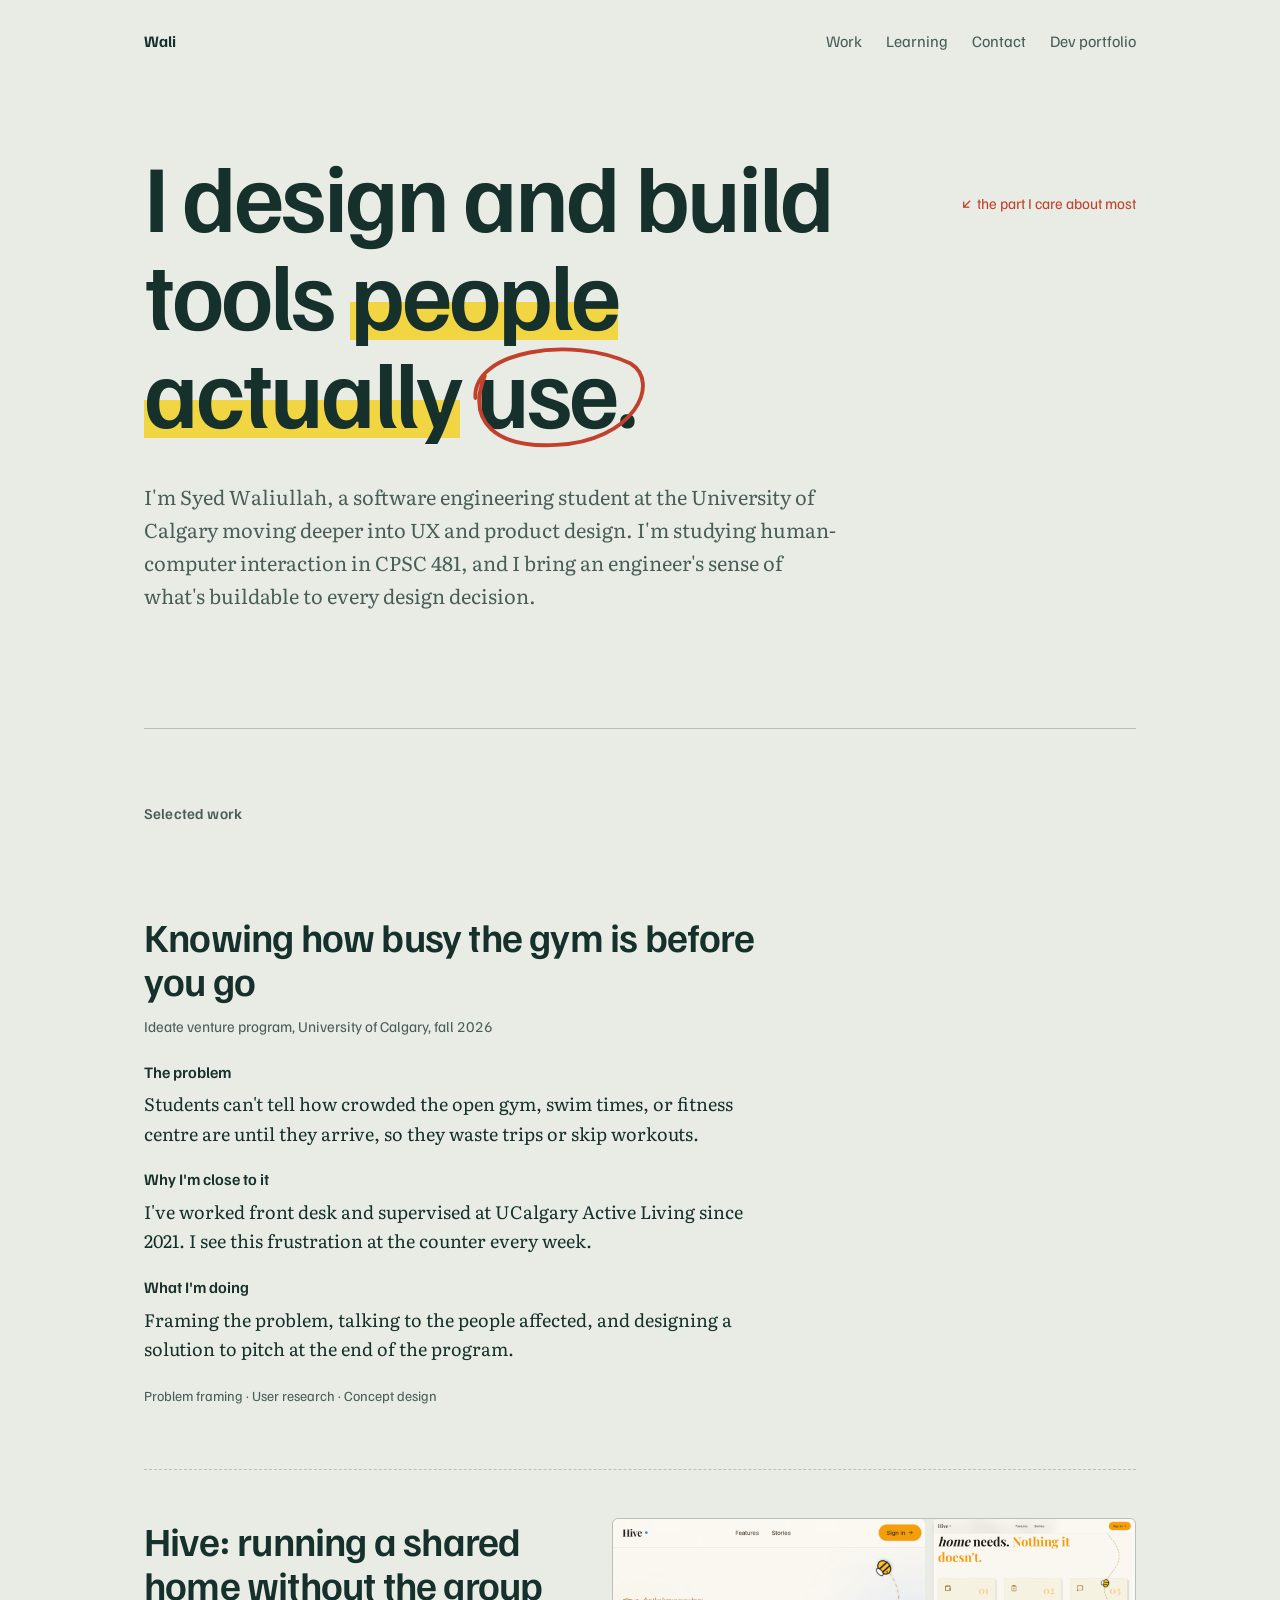
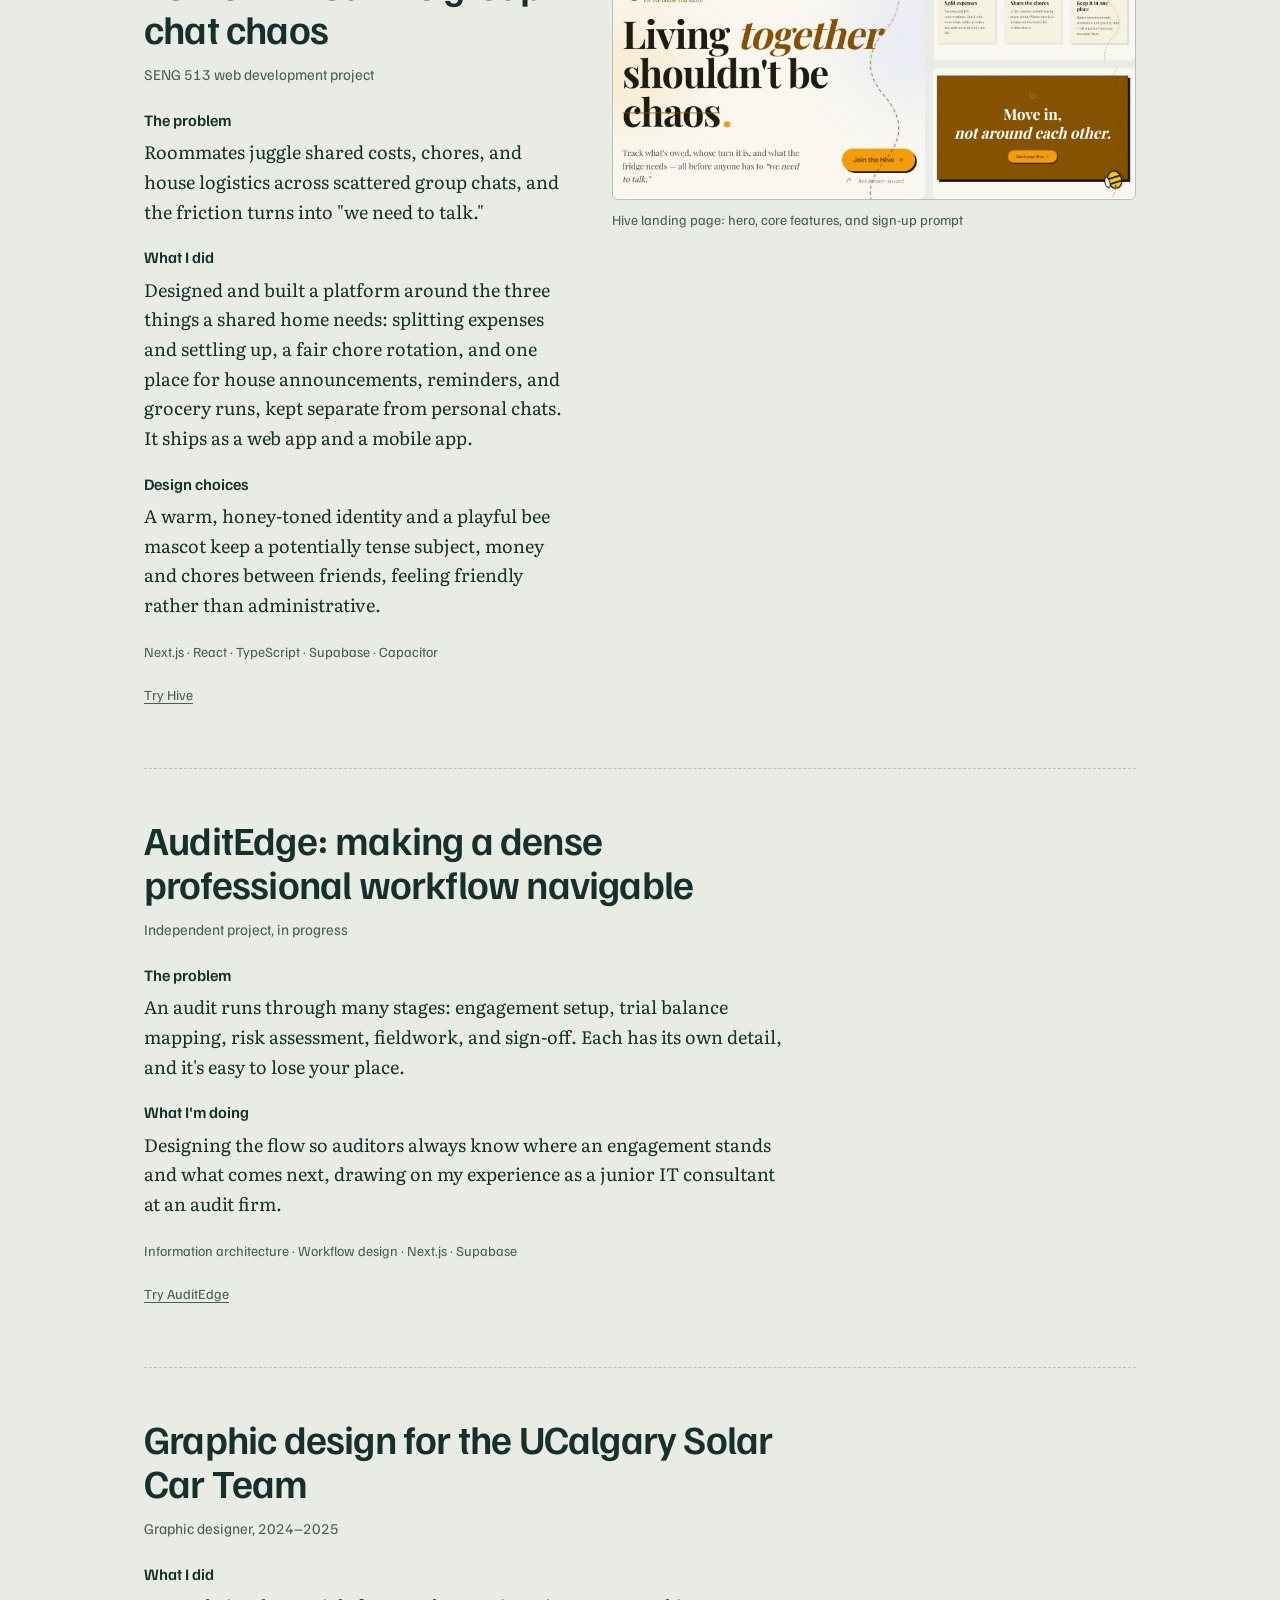
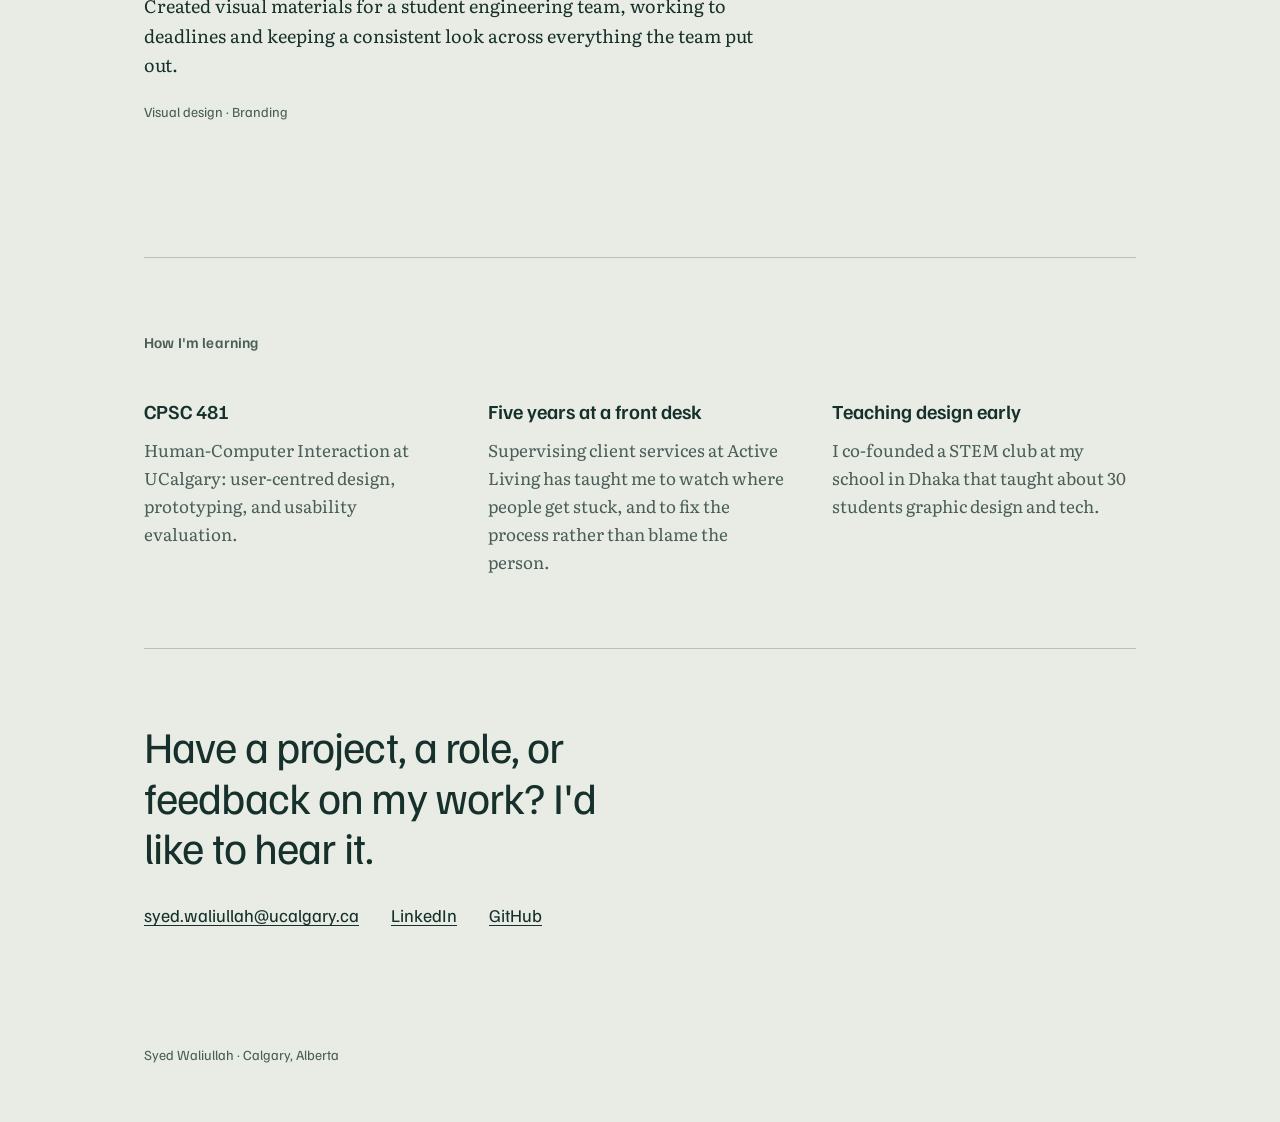
==== design/index.html @ 0806bdbc "Add Hive screenshots and expand Hive case study Co-Authored-By: Claude Opus 5.5 <noreply@anthropic.c" ====
<!doctype html>
<html lang="en">
<head>
<meta charset="utf-8">
<meta name="viewport" content="width=device-width, initial-scale=1">
<title>Wali — Design Portfolio</title>
<meta name="description" content="Syed Waliullah — software engineering student at the University of Calgary, designing and building tools people actually use.">
<link rel="preconnect" href="https://fonts.googleapis.com">
<link rel="preconnect" href="https://fonts.gstatic.com" crossorigin>
<link href="https://fonts.googleapis.com/css2?family=Familjen+Grotesk:wght@400;500;600;700&family=Literata:opsz,wght@7..72,400;7..72,500&display=swap" rel="stylesheet">
<style>
  :root {
    --paper: #E8ECE5;
    --paper-2: #DDE3D9;
    --ink: #16302B;
    --ink-soft: #4A5E58;
    --mark: #F2D543;
    --pen: #C2412D;
    --line: #B8C2B4;
  }
  @media (prefers-color-scheme: dark) {
    :root:not([data-theme="light"]) {
      --paper: #121B19; --paper-2: #1A2522; --ink: #E3EAE2; --ink-soft: #9FB0A9;
      --mark: #8C7A16; --pen: #E8806C; --line: #2F3E3A;
    }
  }
  * { box-sizing: border-box; }
  html { scroll-behavior: smooth; }
  body {
    margin: 0; background: var(--paper); color: var(--ink);
    font-family: "Literata", Georgia, serif; font-size: 18px; line-height: 1.65;
    -webkit-font-smoothing: antialiased;
  }
  a { color: inherit; text-decoration-thickness: 1px; text-underline-offset: 3px; }
  a:hover { text-decoration-color: var(--pen); }
  :focus-visible { outline: 2px solid var(--pen); outline-offset: 3px; }
  .wrap { max-width: 1040px; margin: 0 auto; padding: 0 24px; }
  h1, h2, h3, nav, .sans { font-family: "Familjen Grotesk", system-ui, sans-serif; }

  /* nav */
  nav { display: flex; justify-content: space-between; align-items: baseline; padding: 28px 0; font-size: 16px; }
  nav .me { font-weight: 700; text-decoration: none; }
  nav ul { display: flex; gap: 24px; list-style: none; margin: 0; padding: 0; }
  nav ul a { text-decoration: none; color: var(--ink-soft); }
  nav ul a:hover { color: var(--ink); }

  /* hero: an annotated sketch */
  .hero { padding: 64px 0 96px; position: relative; }
  .hero h1 {
    font-size: clamp(44px, 8vw, 96px); line-height: 1.02; letter-spacing: -0.03em;
    font-weight: 600; margin: 0; max-width: 13ch;
  }
  .hl { background: linear-gradient(transparent 58%, var(--mark) 58%, var(--mark) 90%, transparent 90%); }
  .circled { position: relative; display: inline-block; }
  .circled svg { position: absolute; inset: -14% -8%; width: 116%; height: 128%; overflow: visible; pointer-events: none; }
  .circled path { fill: none; stroke: var(--pen); stroke-width: 2.5; stroke-linecap: round;
    stroke-dasharray: 900; stroke-dashoffset: 900; animation: draw 1.4s .4s ease-out forwards; }
  @keyframes draw { to { stroke-dashoffset: 0; } }
  .note {
    font-family: "Familjen Grotesk", sans-serif; font-size: 15px; line-height: 1.4;
    color: var(--pen); max-width: 22ch; opacity: 0; animation: fade .6s 1.5s forwards;
  }
  @keyframes fade { to { opacity: 1; } }
  .hero .note { position: absolute; right: 0; top: 96px; }
  .hero .note::before { content: "↙ "; }
  .intro { max-width: 58ch; margin-top: 40px; color: var(--ink-soft); font-size: 20px; }
  @media (prefers-reduced-motion: reduce) {
    .circled path { animation: none; stroke-dashoffset: 0; }
    .note { animation: none; opacity: 1; }
  }

  /* work */
  section { padding: 72px 0; border-top: 1px solid var(--line); }
  h2 { font-size: 15px; font-weight: 600; color: var(--ink-soft); margin: 0 0 40px; letter-spacing: 0.01em; }
  .case { display: grid; grid-template-columns: 1fr 1.25fr; gap: 48px; padding: 48px 0; }
  .case + .case { border-top: 1px dashed var(--line); }
  .case h3 { font-size: clamp(28px, 3.6vw, 40px); line-height: 1.1; letter-spacing: -0.02em; margin: 0 0 12px; font-weight: 600; }
  .case .ctx { font-family: "Familjen Grotesk", sans-serif; font-size: 15px; color: var(--ink-soft); margin: 0 0 20px; }
  .case dl { margin: 0; }
  .case dt { font-family: "Familjen Grotesk", sans-serif; font-weight: 600; font-size: 16px; margin-top: 18px; }
  .case dd { margin: 4px 0 0; }
  .case .tags { font-family: "Familjen Grotesk", sans-serif; font-size: 14px; color: var(--ink-soft); margin-top: 20px; }
  .case figure { margin: 0; align-self: start; }
  .case figure img { width: 100%; display: block; border: 1px solid var(--line); border-radius: 6px; }
  .case figure figcaption { font-family: "Familjen Grotesk", sans-serif; font-size: 14px; color: var(--ink-soft); margin-top: 8px; }
  /* If a screenshot hasn't been added yet, the figure disappears and text spans the row */
  .case.no-img { grid-template-columns: 1fr; }
  .case.no-img > div { max-width: 64ch; }

  /* learning */
  .learn { display: grid; grid-template-columns: repeat(3, 1fr); gap: 40px; }
  .learn h3 { font-size: 20px; margin: 0 0 8px; font-weight: 600; }
  .learn p { margin: 0; font-size: 17px; color: var(--ink-soft); }

  /* contact */
  .contact p.big { font-family: "Familjen Grotesk", sans-serif; font-size: clamp(28px, 4vw, 44px); line-height: 1.15; letter-spacing: -0.02em; margin: 0 0 28px; max-width: 20ch; }
  .contact ul { list-style: none; padding: 0; margin: 0; display: flex; flex-wrap: wrap; gap: 12px 32px; font-family: "Familjen Grotesk", sans-serif; }
  footer { padding: 40px 0 56px; font-family: "Familjen Grotesk", sans-serif; font-size: 14px; color: var(--ink-soft); }

  @media (max-width: 760px) {
    body { font-size: 17px; }
    .wrap { padding: 0 16px; }
    nav ul { gap: 16px; }
    .hero { padding: 32px 0 64px; }
    .hero .note { position: static; margin-top: 28px; }
    .hero .note::before { content: "↖ "; }
    .case { grid-template-columns: 1fr; gap: 24px; }
    .case figure { order: -1; }
    .learn { grid-template-columns: 1fr; gap: 28px; }
  }
</style>
</head>
<body>
<div class="wrap">
  <nav aria-label="Main">
    <a class="me" href="#top">Wali</a>
    <ul>
      <li><a href="#work">Work</a></li>
      <li><a href="#learning">Learning</a></li>
      <li><a href="#contact">Contact</a></li>
      <li><a href="../">Dev portfolio</a></li>
    </ul>
  </nav>

  <header class="hero" id="top">
    <h1>I design and build tools <span class="hl">people actually</span> <span class="circled">use.<svg viewBox="0 0 120 80" preserveAspectRatio="none" aria-hidden="true"><path d="M8 44 C 6 14, 70 4, 108 22 C 128 34, 110 72, 60 74 C 22 76, 2 60, 14 30"/></svg></span></h1>
    <p class="note" aria-hidden="true">the part I care about most</p>
    <p class="intro">I'm Syed Waliullah, a software engineering student at the University of Calgary moving deeper into UX and product design. I'm studying human-computer interaction in CPSC 481, and I bring an engineer's sense of what's buildable to every design decision.</p>
  </header>

  <section id="work">
    <h2>Selected work</h2>

    <article class="case">
      <div>
        <h3>Knowing how busy the gym is before you go</h3>
        <p class="ctx">Ideate venture program, University of Calgary, fall 2026</p>
        <dl>
          <dt>The problem</dt>
          <dd>Students can't tell how crowded the open gym, swim times, or fitness centre are until they arrive, so they waste trips or skip workouts.</dd>
          <dt>Why I'm close to it</dt>
          <dd>I've worked front desk and supervised at UCalgary Active Living since 2021. I see this frustration at the counter every week.</dd>
          <dt>What I'm doing</dt>
          <dd>Framing the problem, talking to the people affected, and designing a solution to pitch at the end of the program.</dd>
        </dl>
        <p class="tags">Problem framing · User research · Concept design</p>
      </div>
      <figure>
        <img src="images/ideate.png" alt="Early concept for showing live facility busyness" onerror="this.closest('.case').classList.add('no-img'); this.parentElement.remove();">
        <figcaption>Early concept</figcaption>
      </figure>
    </article>

    <article class="case">
      <div>
        <h3>Hive: running a shared home without the group chat chaos</h3>
        <p class="ctx">SENG 513 web development project</p>
        <dl>
          <dt>The problem</dt>
          <dd>Roommates juggle shared costs, chores, and house logistics across scattered group chats, and the friction turns into "we need to talk."</dd>
          <dt>What I did</dt>
          <dd>Designed and built a platform around the three things a shared home needs: splitting expenses and settling up, a fair chore rotation, and one place for house announcements, reminders, and grocery runs, kept separate from personal chats. It ships as a web app and a mobile app.</dd>
          <dt>Design choices</dt>
          <dd>A warm, honey-toned identity and a playful bee mascot keep a potentially tense subject, money and chores between friends, feeling friendly rather than administrative.</dd>
        </dl>
        <p class="tags">Next.js · React · TypeScript · Supabase · Capacitor</p>
        <p class="tags"><a href="https://hive-roomies.com">Try Hive</a></p>
      </div>
      <figure>
        <img src="images/hive.png" alt="Hive landing page showing the headline Living together shouldn't be chaos, three feature cards, and a sign-up banner" onerror="this.closest('.case').classList.add('no-img'); this.parentElement.remove();">
        <figcaption>Hive landing page: hero, core features, and sign-up prompt</figcaption>
      </figure>
    </article>

    <article class="case">
      <div>
        <h3>AuditEdge: making a dense professional workflow navigable</h3>
        <p class="ctx">Independent project, in progress</p>
        <dl>
          <dt>The problem</dt>
          <dd>An audit runs through many stages: engagement setup, trial balance mapping, risk assessment, fieldwork, and sign-off. Each has its own detail, and it's easy to lose your place.</dd>
          <dt>What I'm doing</dt>
          <dd>Designing the flow so auditors always know where an engagement stands and what comes next, drawing on my experience as a junior IT consultant at an audit firm.</dd>
        </dl>
        <p class="tags">Information architecture · Workflow design · Next.js · Supabase</p>
        <p class="tags"><a href="https://auditedge-mvp-pi.vercel.app/">Try AuditEdge</a></p>
      </div>
      <figure>
        <img src="images/auditedge.png" alt="AuditEdge workflow screens" onerror="this.closest('.case').classList.add('no-img'); this.parentElement.remove();">
        <figcaption>Engagement workflow</figcaption>
      </figure>
    </article>

    <article class="case">
      <div>
        <h3>Graphic design for the UCalgary Solar Car Team</h3>
        <p class="ctx">Graphic designer, 2024–2025</p>
        <dl>
          <dt>What I did</dt>
          <dd>Created visual materials for a student engineering team, working to deadlines and keeping a consistent look across everything the team put out.</dd>
        </dl>
        <p class="tags">Visual design · Branding</p>
      </div>
      <figure>
        <img src="images/solar-car.png" alt="Solar Car Team graphics" onerror="this.closest('.case').classList.add('no-img'); this.parentElement.remove();">
        <figcaption>Team graphics</figcaption>
      </figure>
    </article>
  </section>

  <section id="learning">
    <h2>How I'm learning</h2>
    <div class="learn">
      <div>
        <h3>CPSC 481</h3>
        <p>Human-Computer Interaction at UCalgary: user-centred design, prototyping, and usability evaluation.</p>
      </div>
      <div>
        <h3>Five years at a front desk</h3>
        <p>Supervising client services at Active Living has taught me to watch where people get stuck, and to fix the process rather than blame the person.</p>
      </div>
      <div>
        <h3>Teaching design early</h3>
        <p>I co-founded a STEM club at my school in Dhaka that taught about 30 students graphic design and tech.</p>
      </div>
    </div>
  </section>

  <section id="contact" class="contact">
    <p class="big">Have a project, a role, or feedback on my work? I'd like to hear it.</p>
    <ul>
      <li><a href="mailto:syed.waliullah@ucalgary.ca">syed.waliullah@ucalgary.ca</a></li>
      <li><a href="https://www.linkedin.com/in/inanewali">LinkedIn</a></li>
      <li><a href="https://github.com/inanewali">GitHub</a></li>
    </ul>
  </section>

  <footer>Syed Waliullah · Calgary, Alberta</footer>
</div>
</body>
</html>
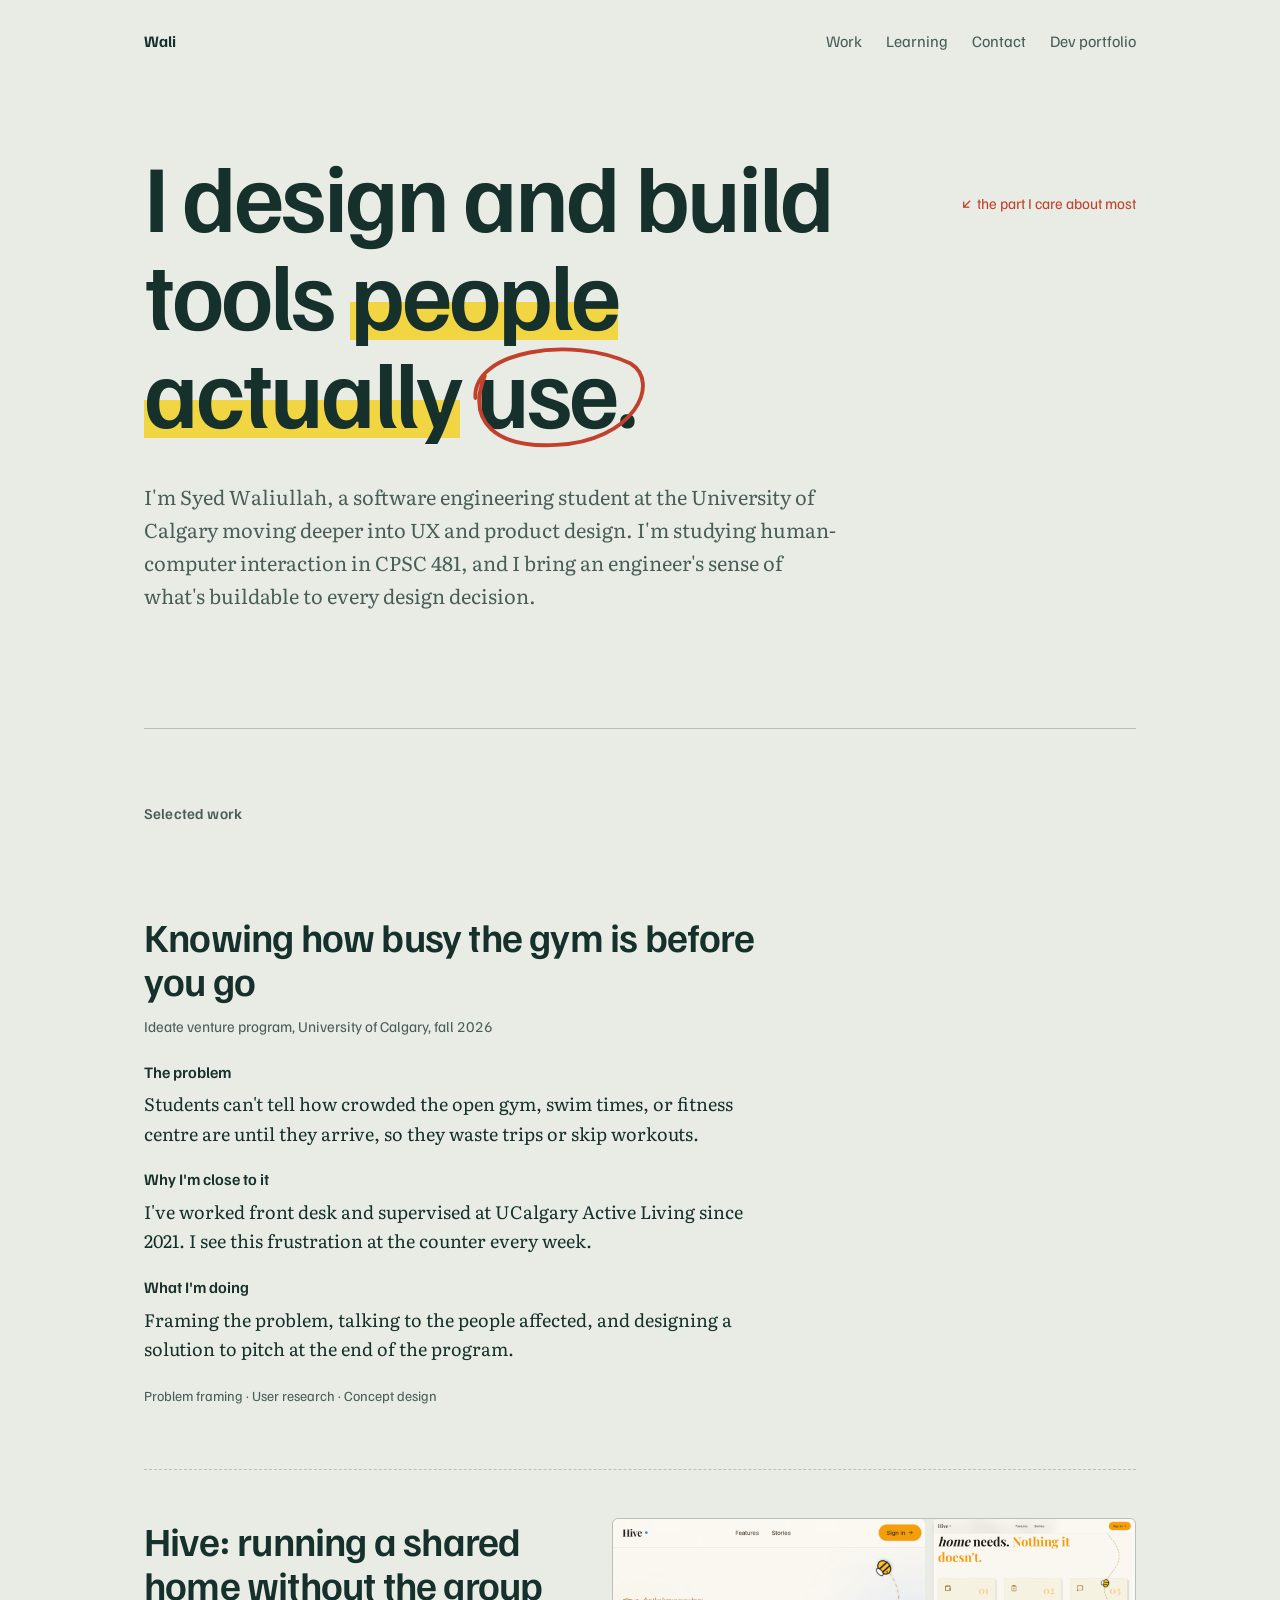
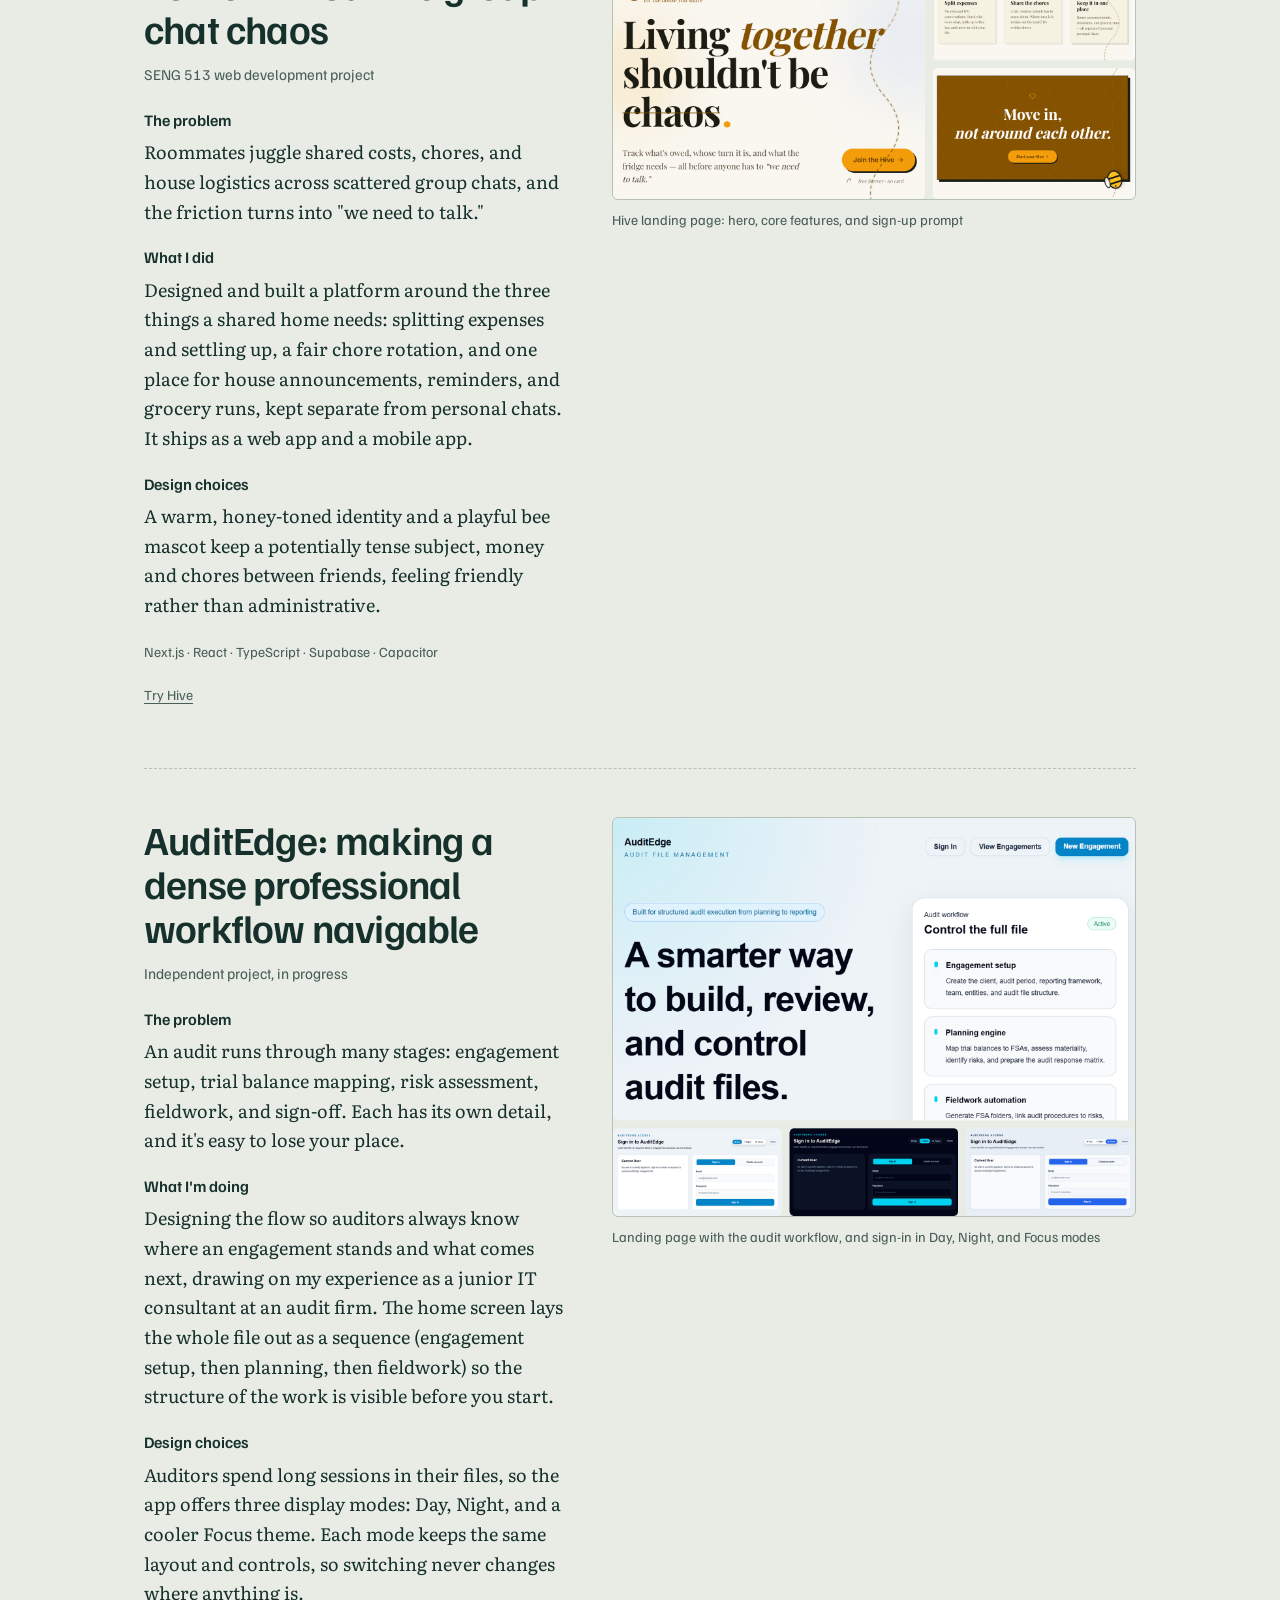
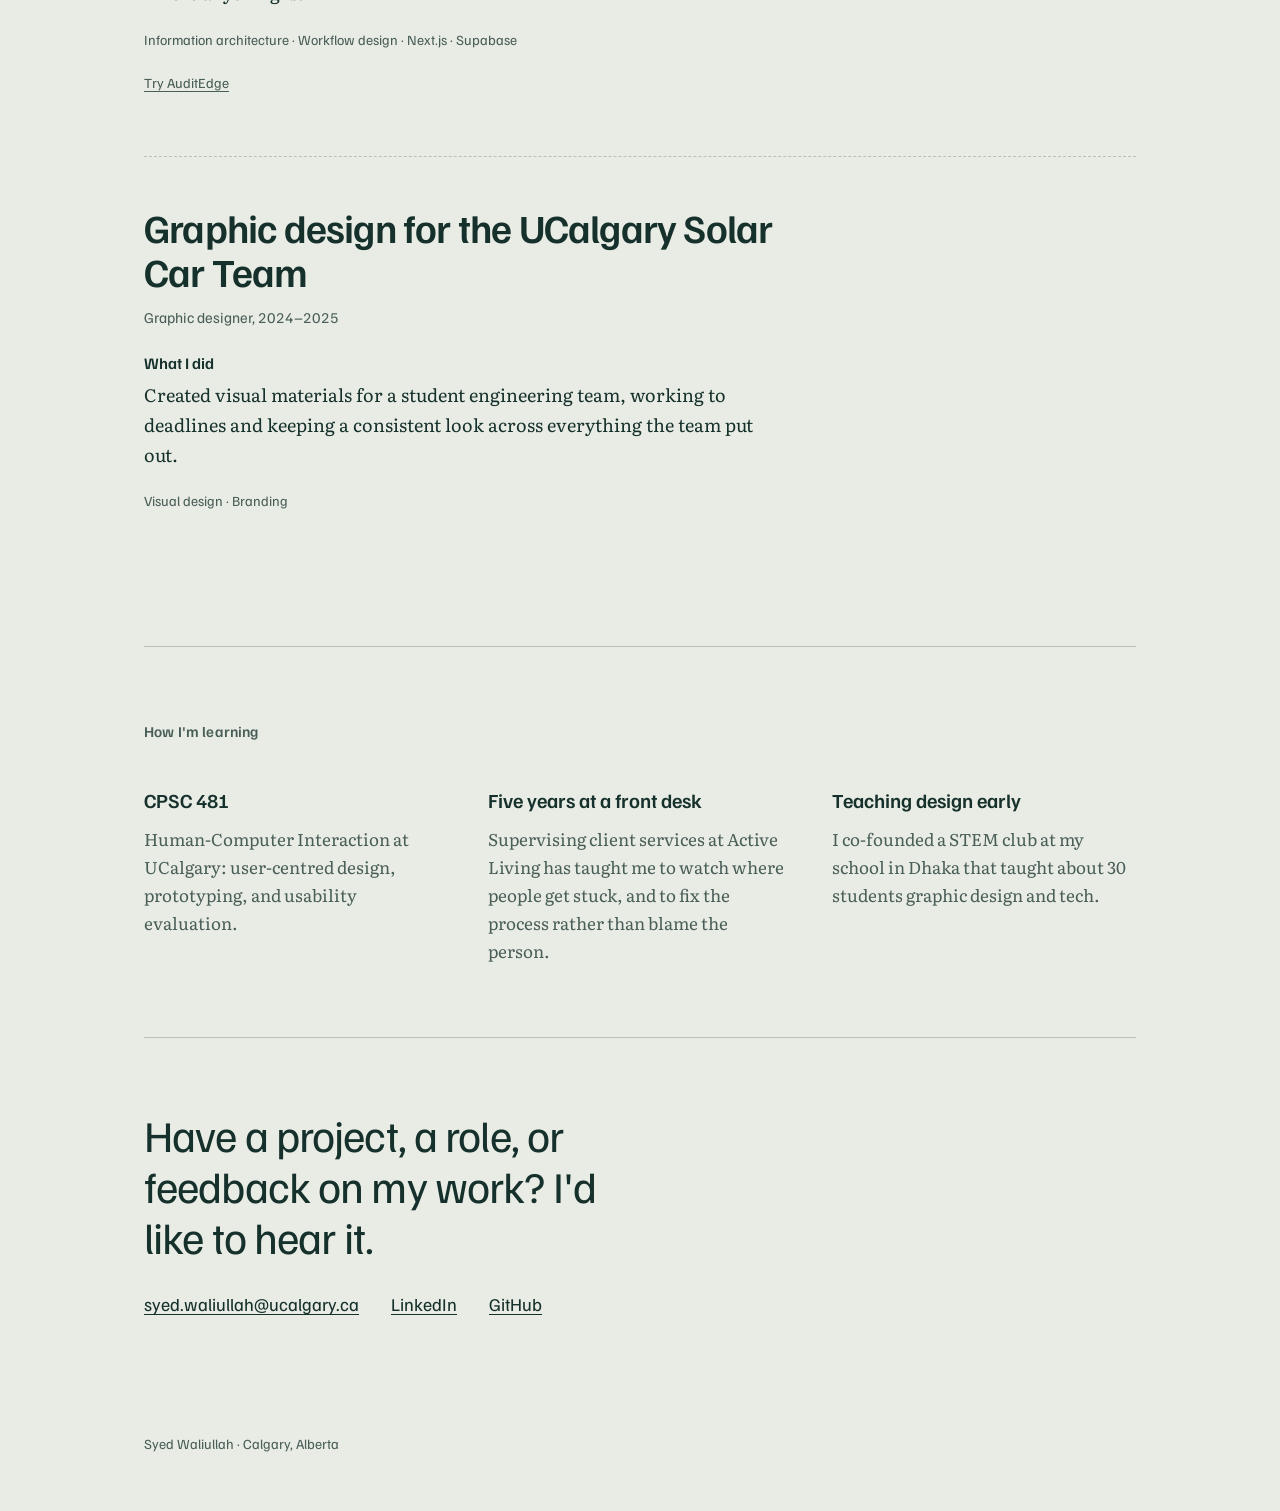
==== commit 67dbf097: "Add AuditEdge screenshots and expand case study Co-Authored-By: Claude Opus 5.5 <noreply@anthropic.c" ====
--- a/design/index.html
+++ b/design/index.html
@@ -180,14 +180,16 @@
           <dt>The problem</dt>
           <dd>An audit runs through many stages: engagement setup, trial balance mapping, risk assessment, fieldwork, and sign-off. Each has its own detail, and it's easy to lose your place.</dd>
           <dt>What I'm doing</dt>
-          <dd>Designing the flow so auditors always know where an engagement stands and what comes next, drawing on my experience as a junior IT consultant at an audit firm.</dd>
+          <dd>Designing the flow so auditors always know where an engagement stands and what comes next, drawing on my experience as a junior IT consultant at an audit firm. The home screen lays the whole file out as a sequence (engagement setup, then planning, then fieldwork) so the structure of the work is visible before you start.</dd>
+          <dt>Design choices</dt>
+          <dd>Auditors spend long sessions in their files, so the app offers three display modes: Day, Night, and a cooler Focus theme. Each mode keeps the same layout and controls, so switching never changes where anything is.</dd>
         </dl>
         <p class="tags">Information architecture · Workflow design · Next.js · Supabase</p>
         <p class="tags"><a href="https://auditedge-mvp-pi.vercel.app/">Try AuditEdge</a></p>
       </div>
       <figure>
-        <img src="images/auditedge.png" alt="AuditEdge workflow screens" onerror="this.closest('.case').classList.add('no-img'); this.parentElement.remove();">
-        <figcaption>Engagement workflow</figcaption>
+        <img src="images/auditedge.png" alt="AuditEdge landing page with a three-stage audit workflow, above the sign-in screen shown in Day, Night, and Focus themes" onerror="this.closest('.case').classList.add('no-img'); this.parentElement.remove();">
+        <figcaption>Landing page with the audit workflow, and sign-in in Day, Night, and Focus modes</figcaption>
       </figure>
     </article>
 
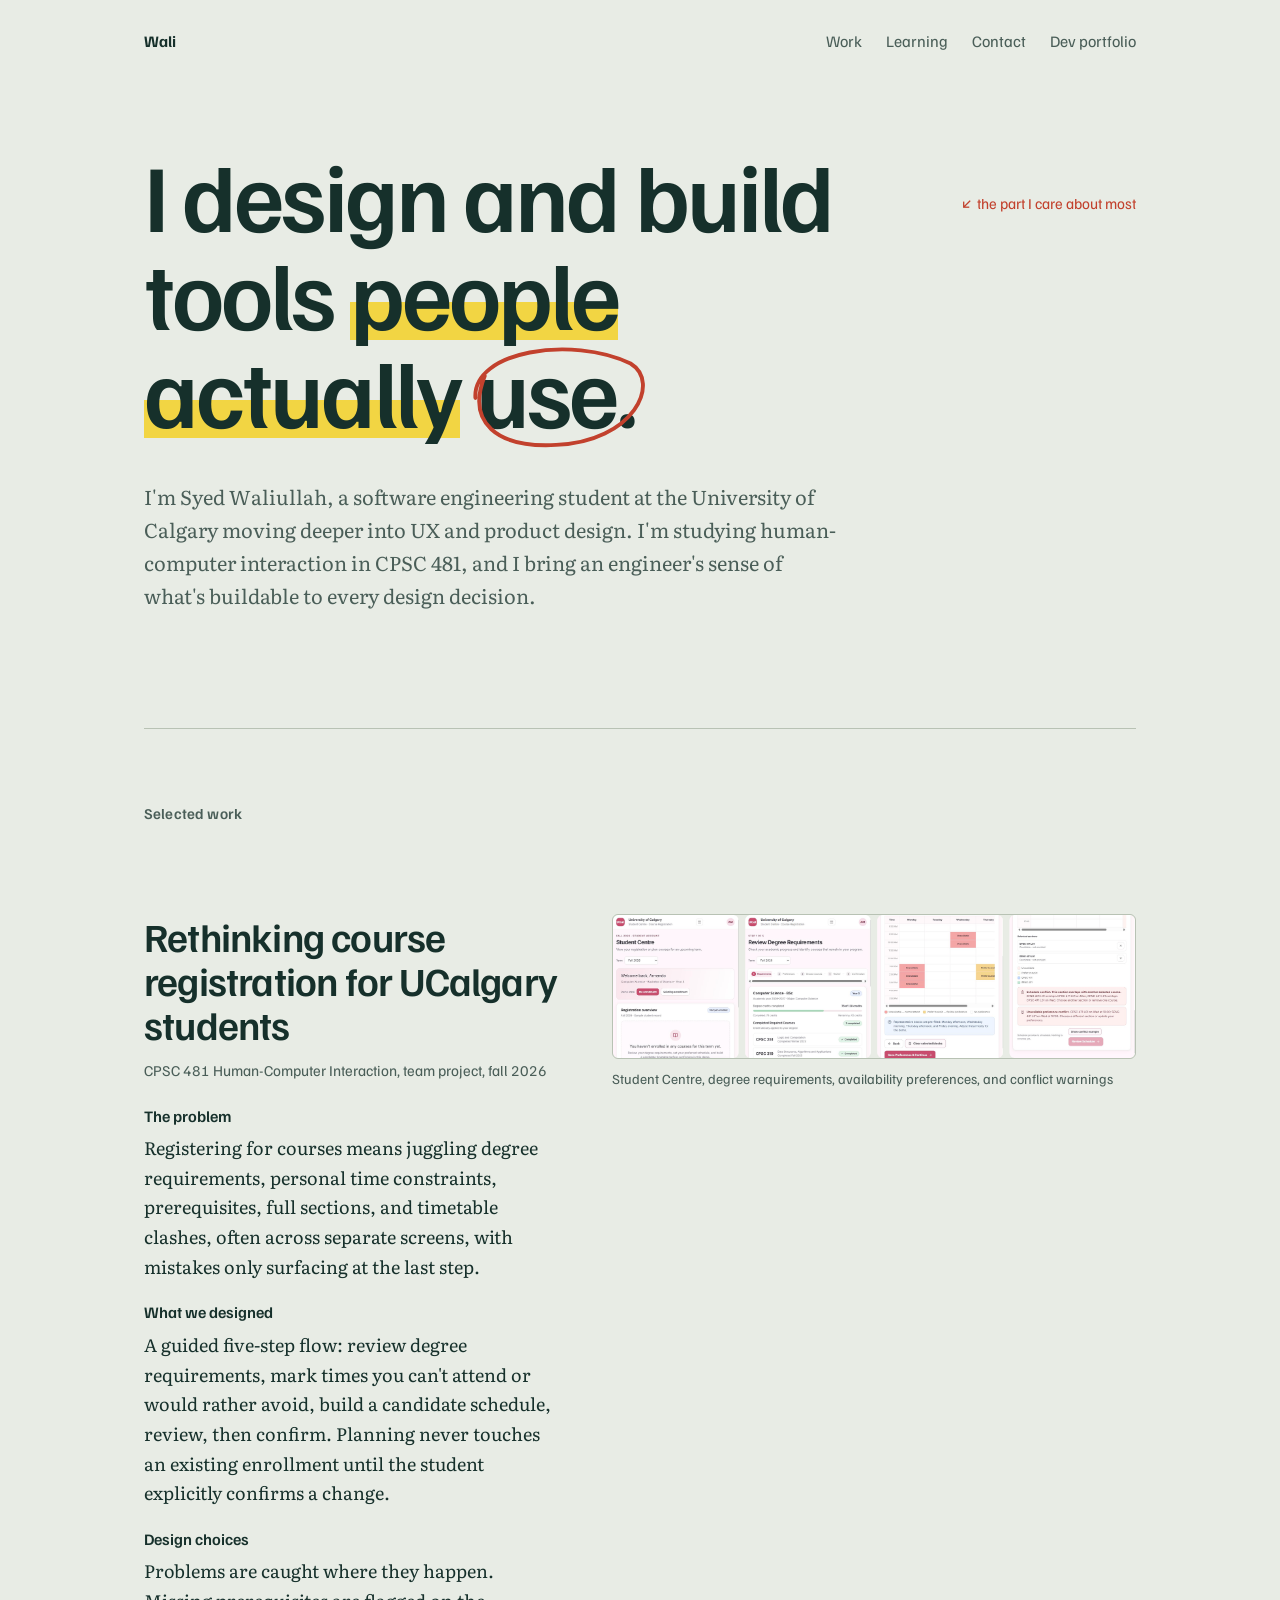
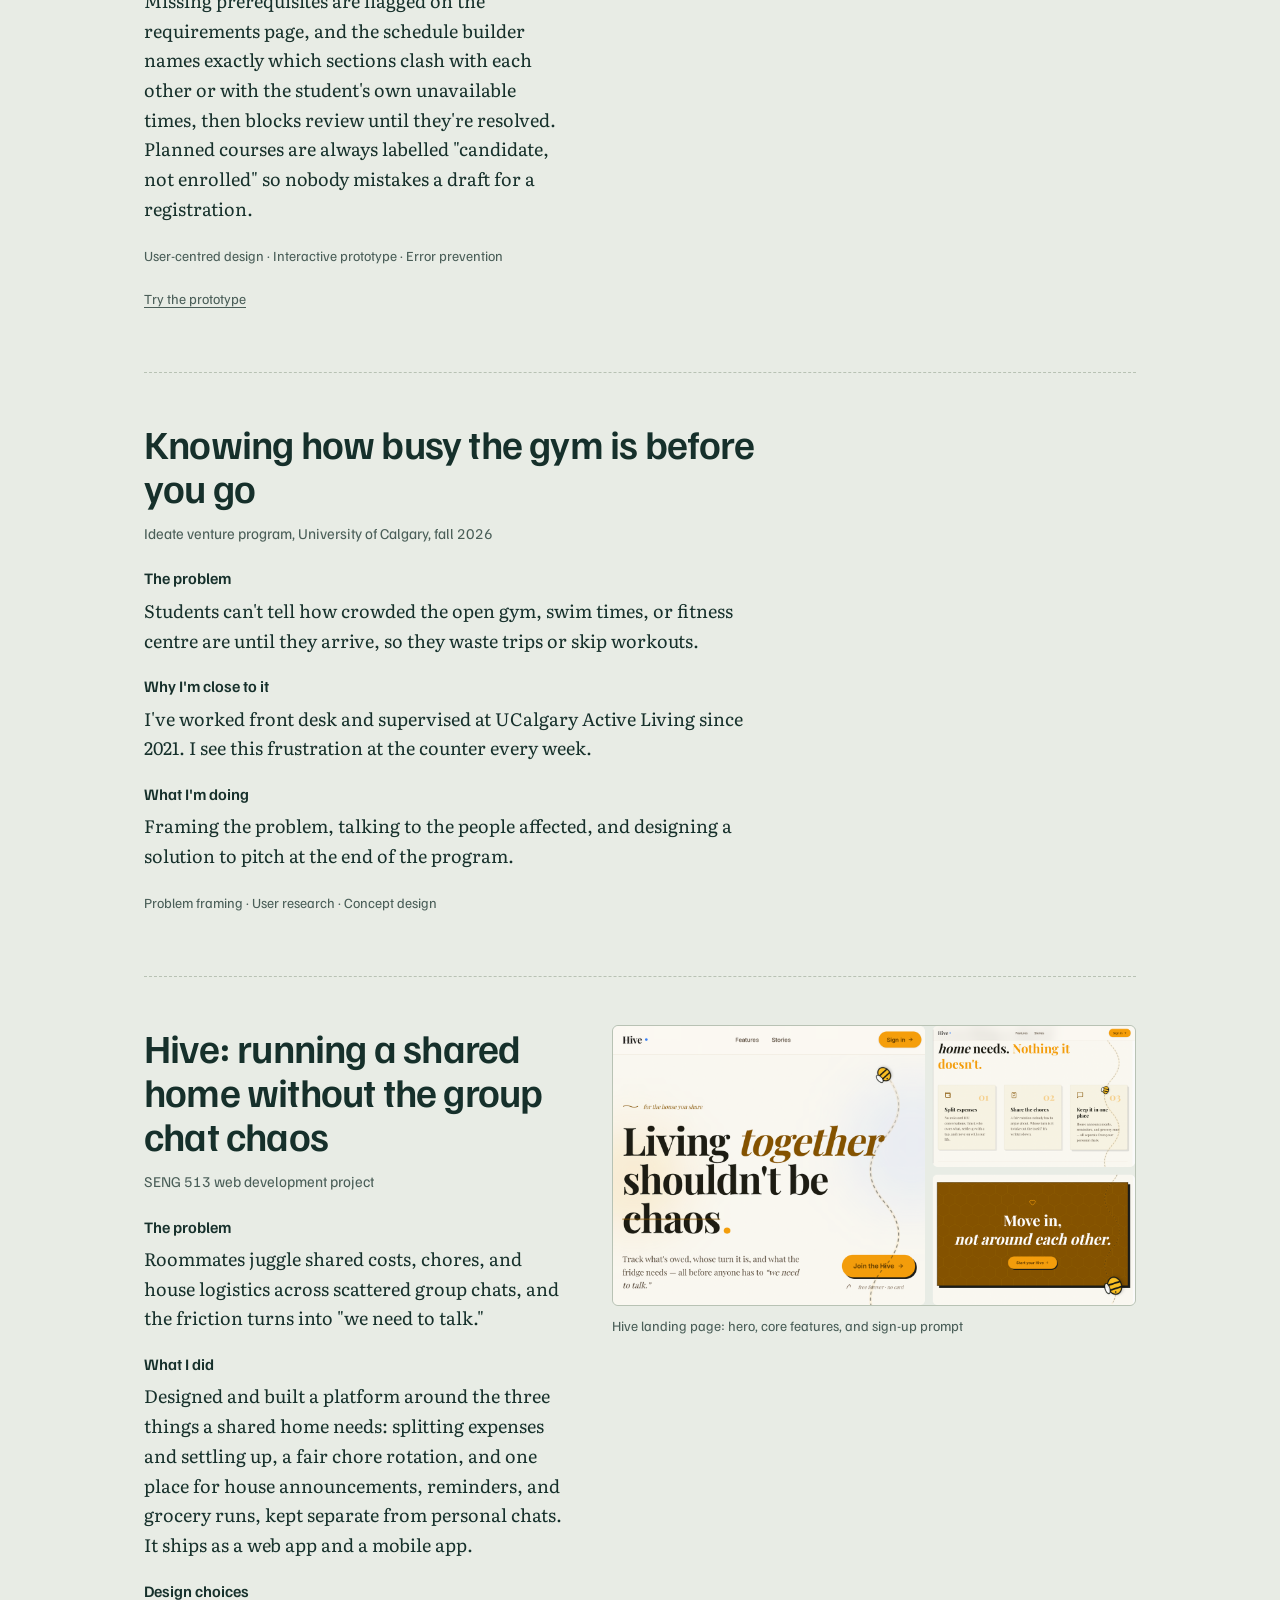
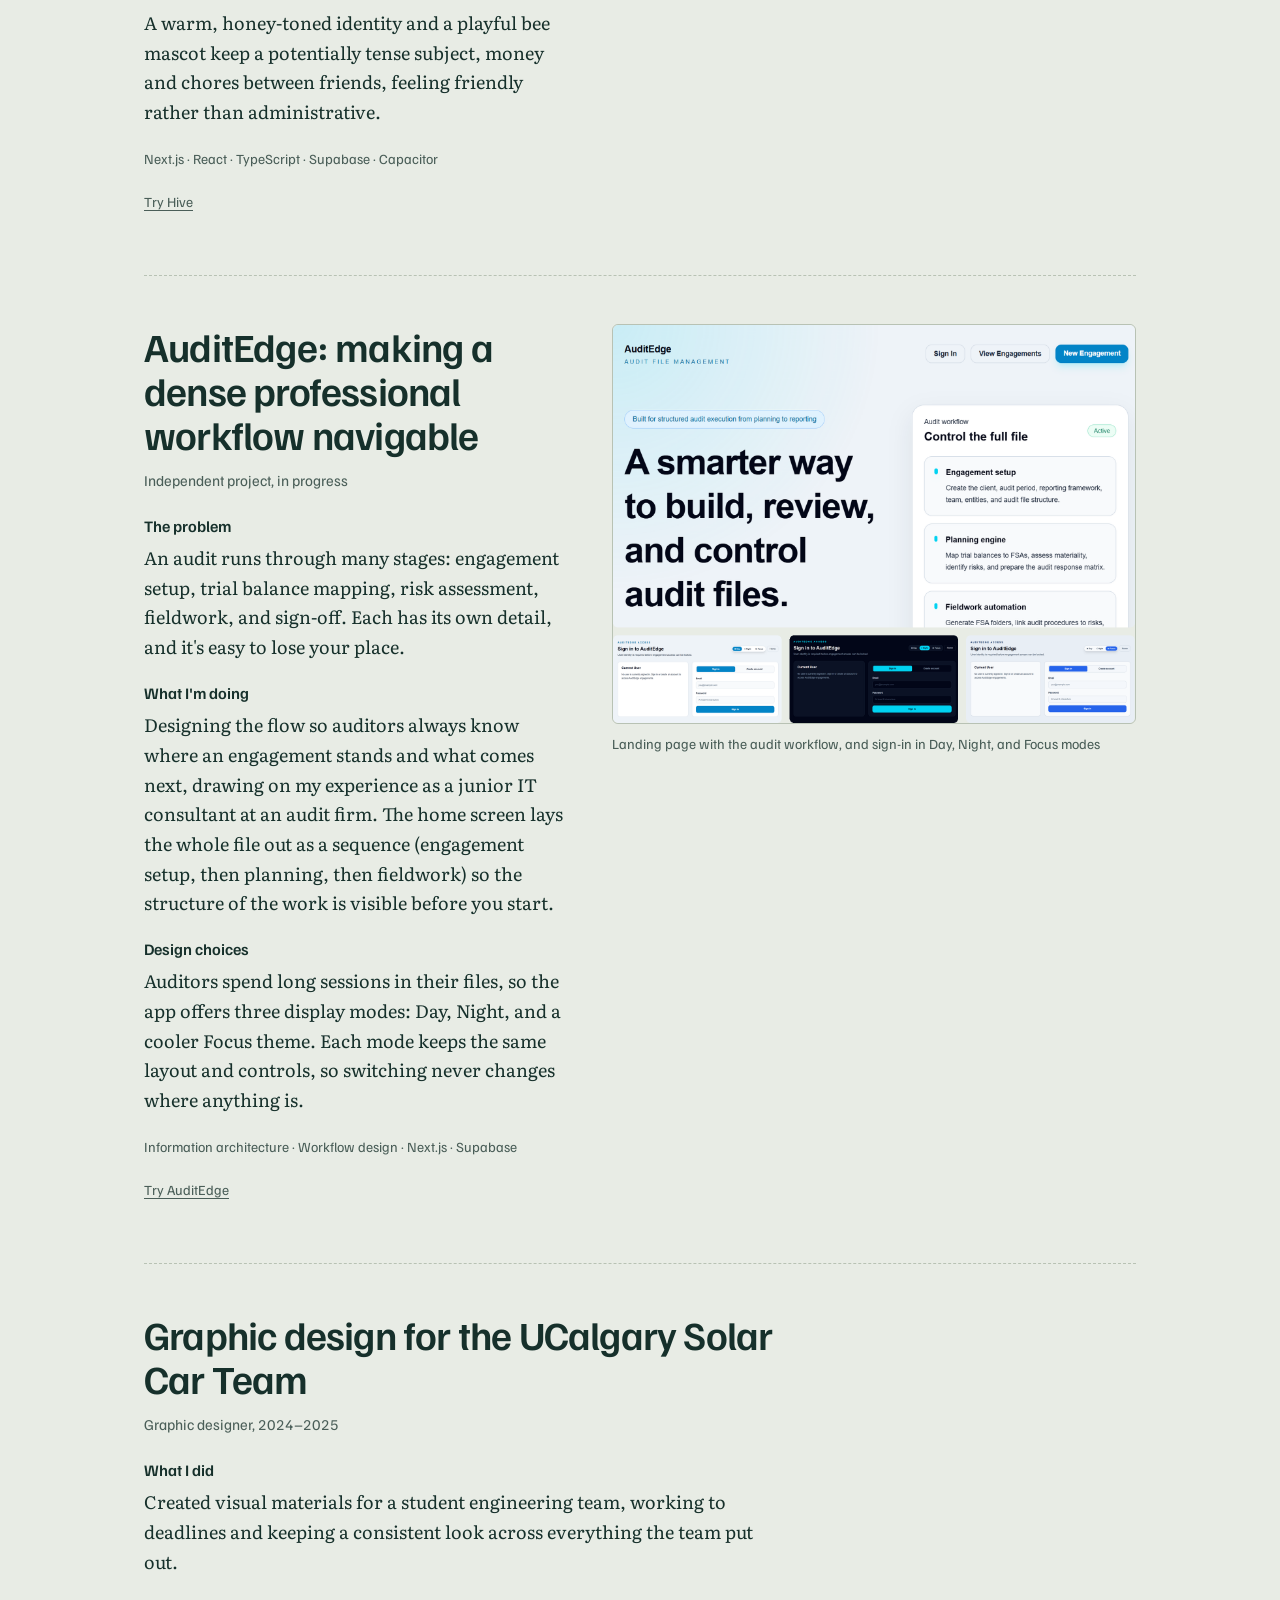
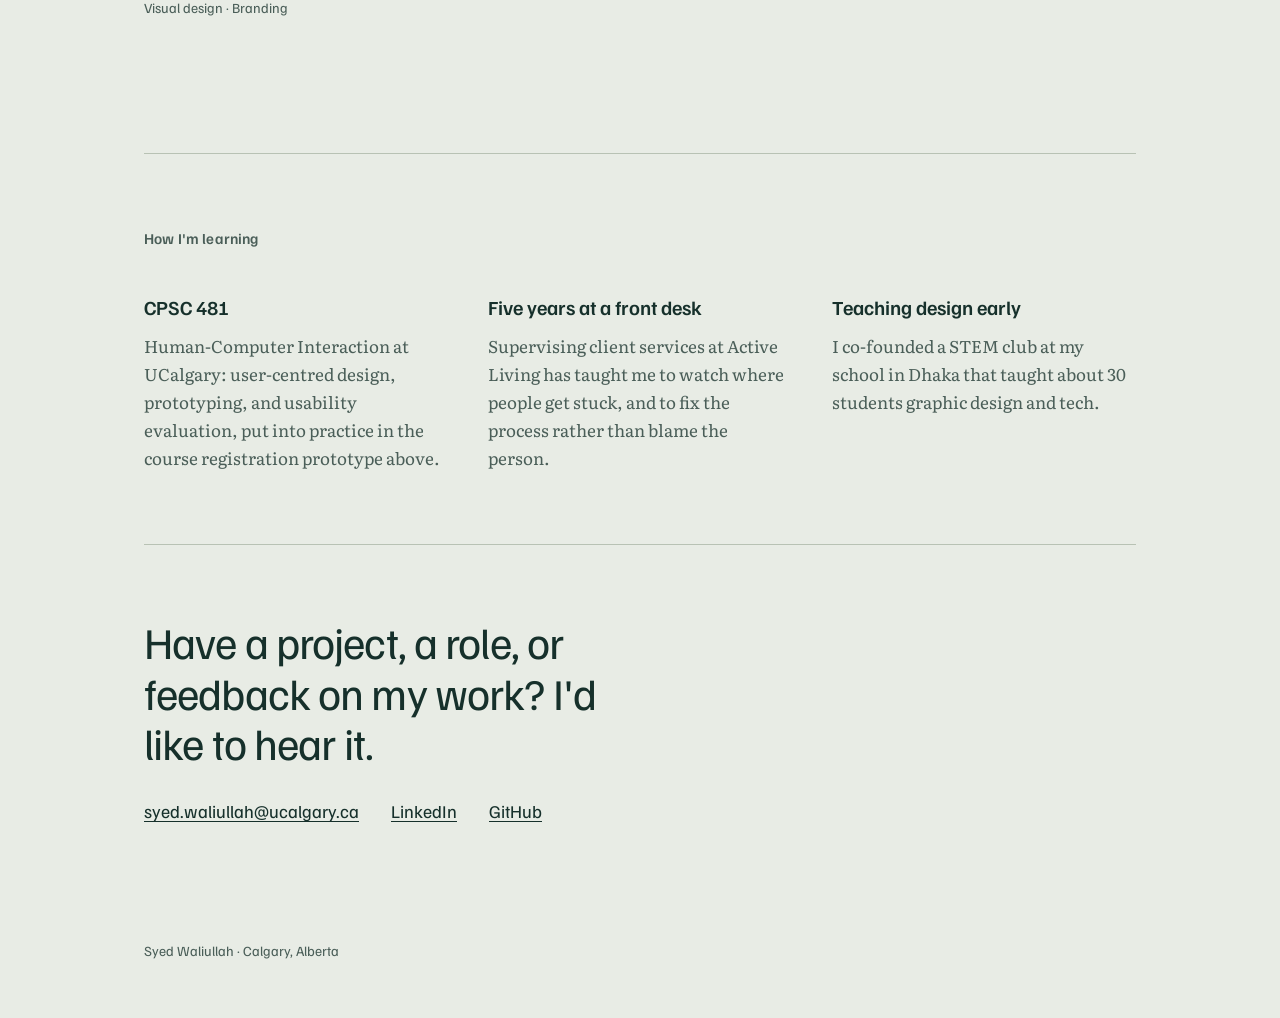
==== commit 39d36798: "Add CPSC 481 course registration prototype case study Co-Authored-By: Claude Opus 5.5 <noreply@anthr" ====
--- a/design/index.html
+++ b/design/index.html
@@ -133,6 +133,27 @@
 
     <article class="case">
       <div>
+        <h3>Rethinking course registration for UCalgary students</h3>
+        <p class="ctx">CPSC 481 Human-Computer Interaction, team project, fall 2026</p>
+        <dl>
+          <dt>The problem</dt>
+          <dd>Registering for courses means juggling degree requirements, personal time constraints, prerequisites, full sections, and timetable clashes, often across separate screens, with mistakes only surfacing at the last step.</dd>
+          <dt>What we designed</dt>
+          <dd>A guided five-step flow: review degree requirements, mark times you can't attend or would rather avoid, build a candidate schedule, review, then confirm. Planning never touches an existing enrollment until the student explicitly confirms a change.</dd>
+          <dt>Design choices</dt>
+          <dd>Problems are caught where they happen. Missing prerequisites are flagged on the requirements page, and the schedule builder names exactly which sections clash with each other or with the student's own unavailable times, then blocks review until they're resolved. Planned courses are always labelled "candidate, not enrolled" so nobody mistakes a draft for a registration.</dd>
+        </dl>
+        <p class="tags">User-centred design · Interactive prototype · Error prevention</p>
+        <p class="tags"><a href="https://cpsc-481-registration-prototype--rimeslaoui1.replit.app/">Try the prototype</a></p>
+      </div>
+      <figure>
+        <img src="images/cpsc481.png" alt="Four prototype screens: the Student Centre dashboard, degree requirements with a five-step progress bar, a weekly availability calendar, and schedule conflict warnings" onerror="this.closest('.case').classList.add('no-img'); this.parentElement.remove();">
+        <figcaption>Student Centre, degree requirements, availability preferences, and conflict warnings</figcaption>
+      </figure>
+    </article>
+
+    <article class="case">
+      <div>
         <h3>Knowing how busy the gym is before you go</h3>
         <p class="ctx">Ideate venture program, University of Calgary, fall 2026</p>
         <dl>
@@ -215,7 +236,7 @@
     <div class="learn">
       <div>
         <h3>CPSC 481</h3>
-        <p>Human-Computer Interaction at UCalgary: user-centred design, prototyping, and usability evaluation.</p>
+        <p>Human-Computer Interaction at UCalgary: user-centred design, prototyping, and usability evaluation, put into practice in the course registration prototype above.</p>
       </div>
       <div>
         <h3>Five years at a front desk</h3>
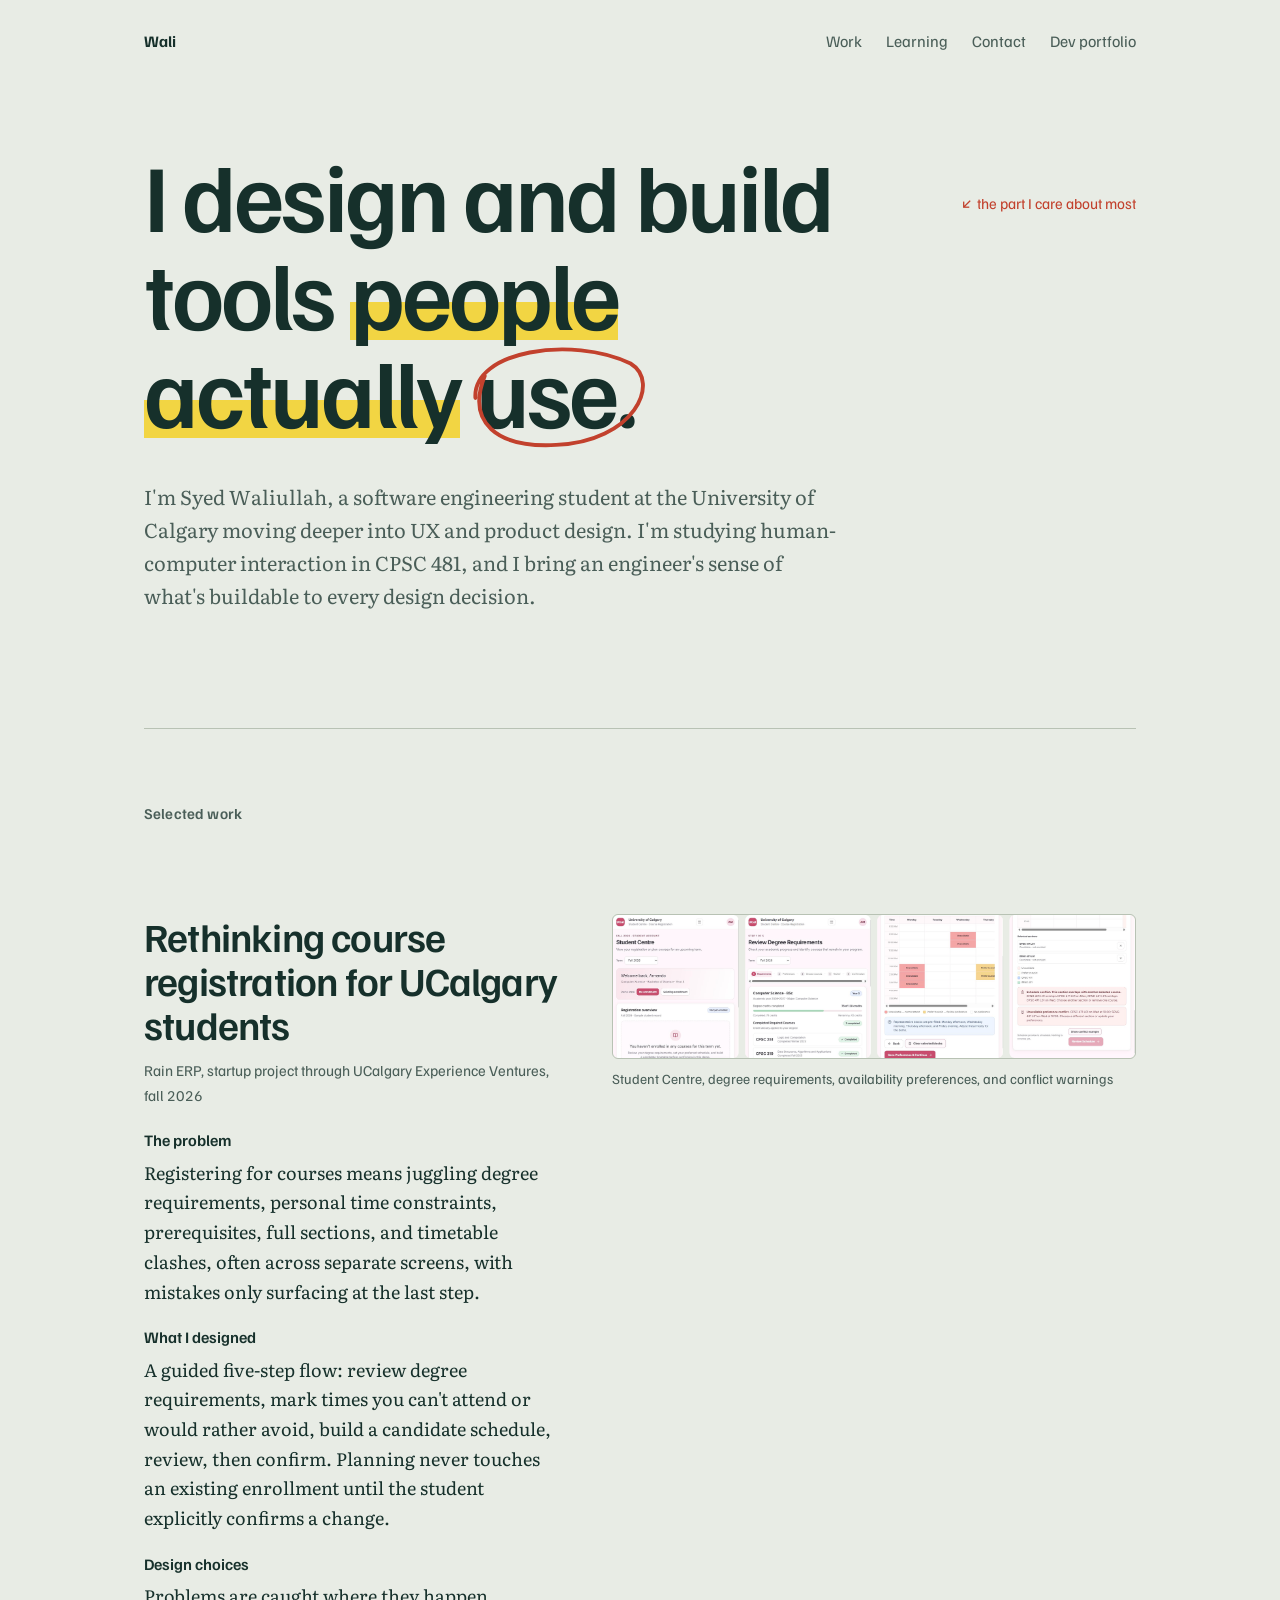
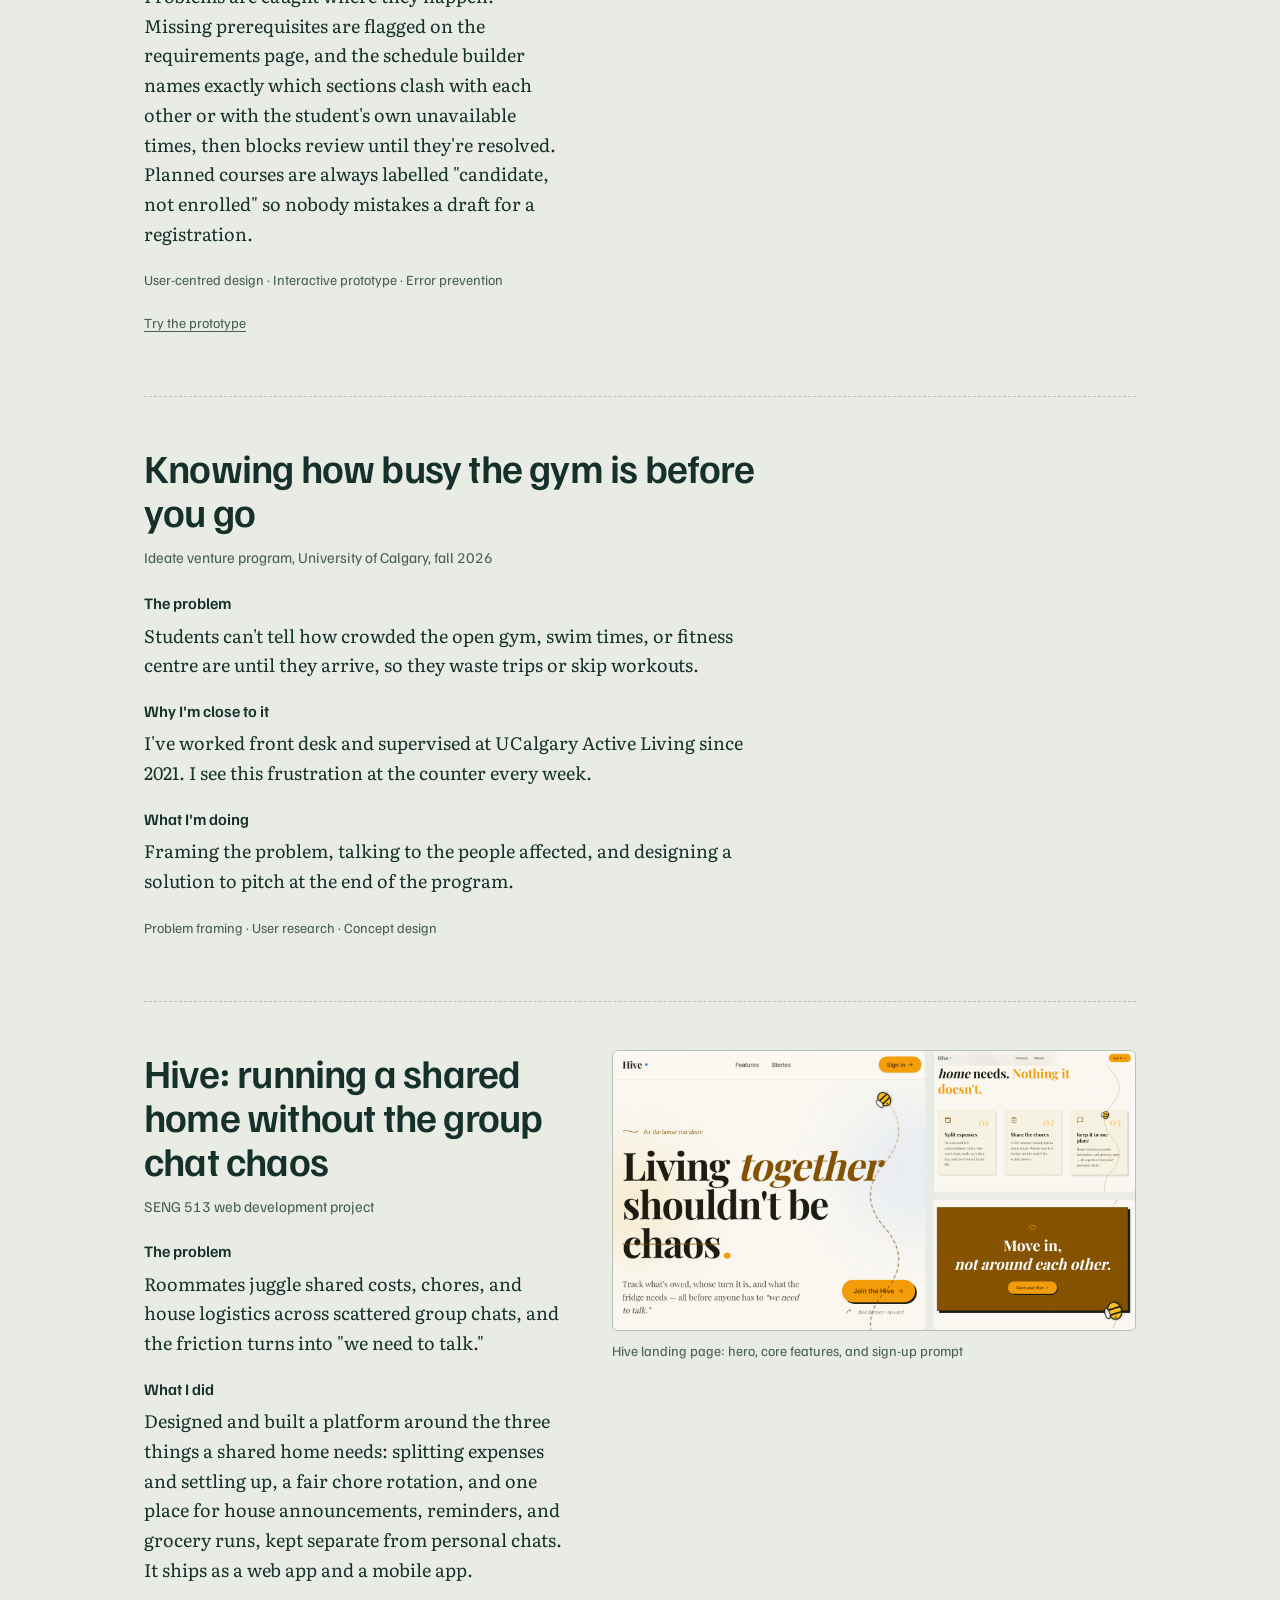
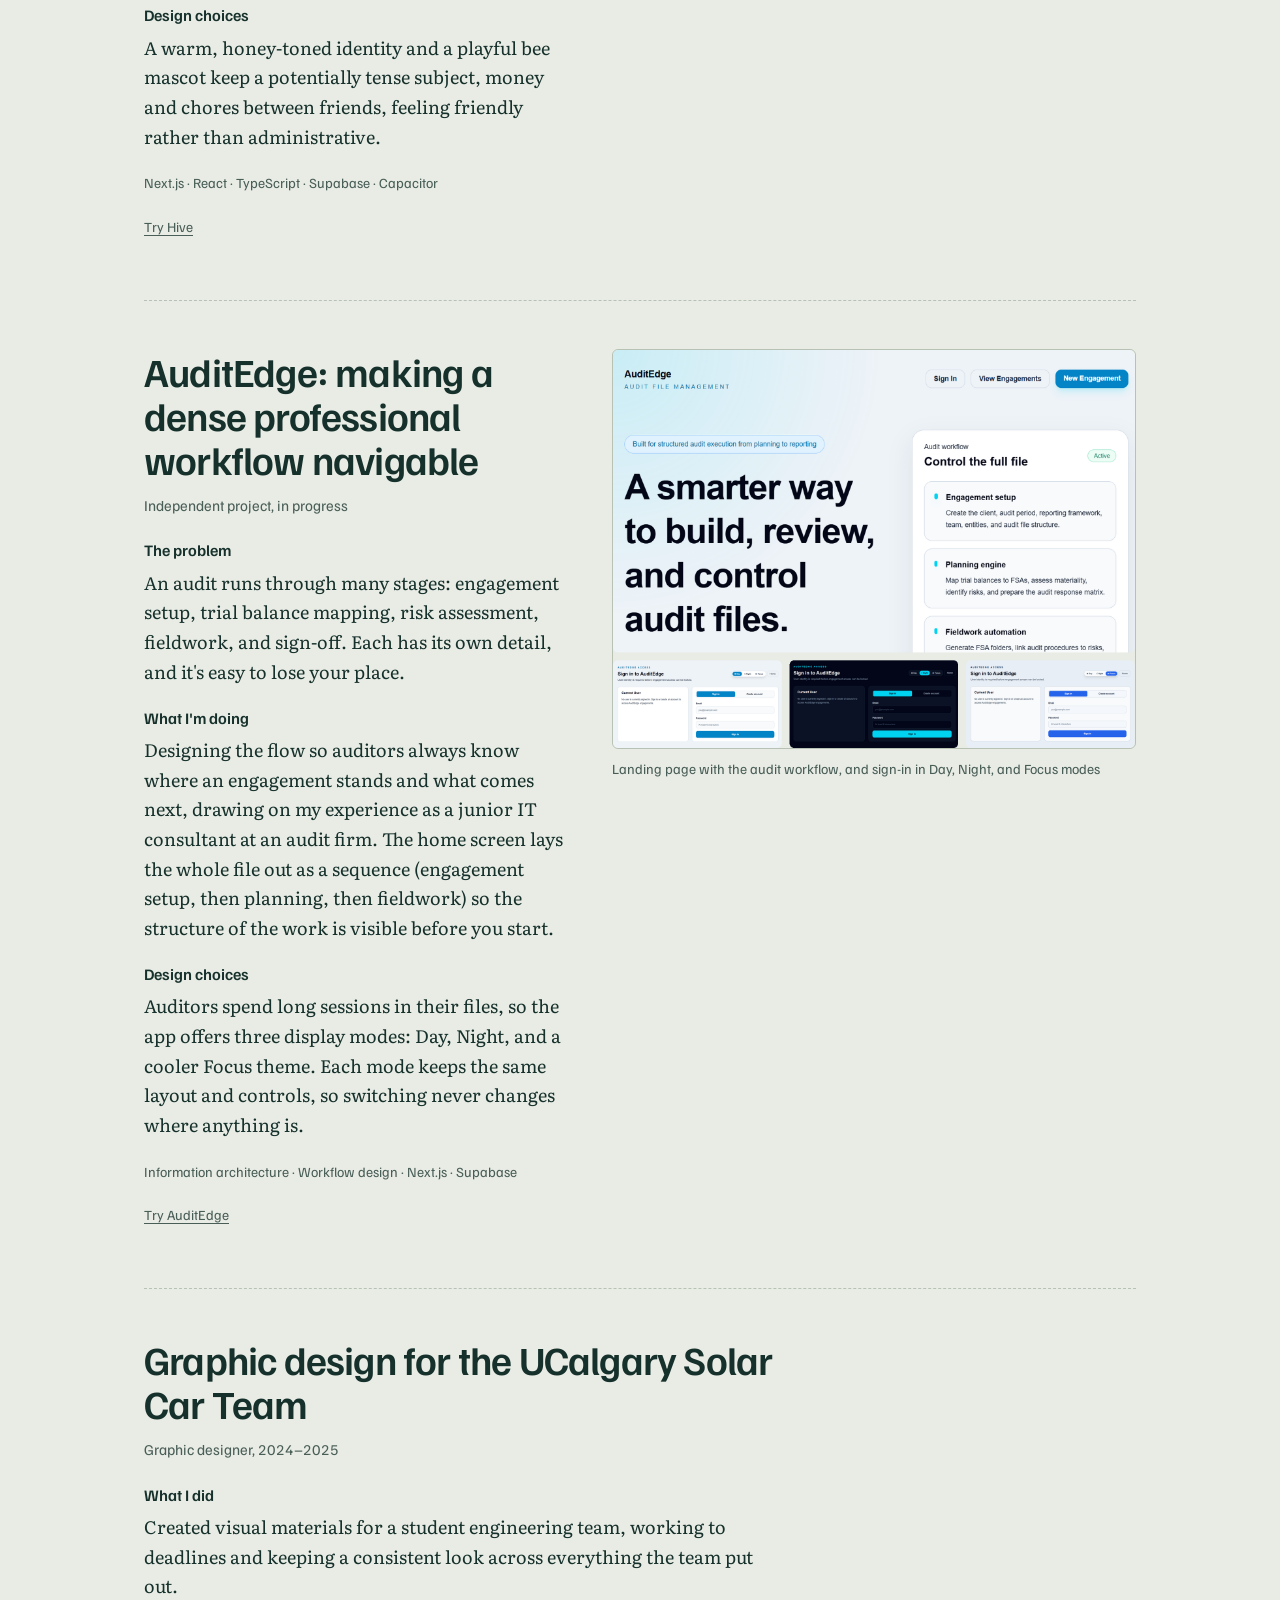
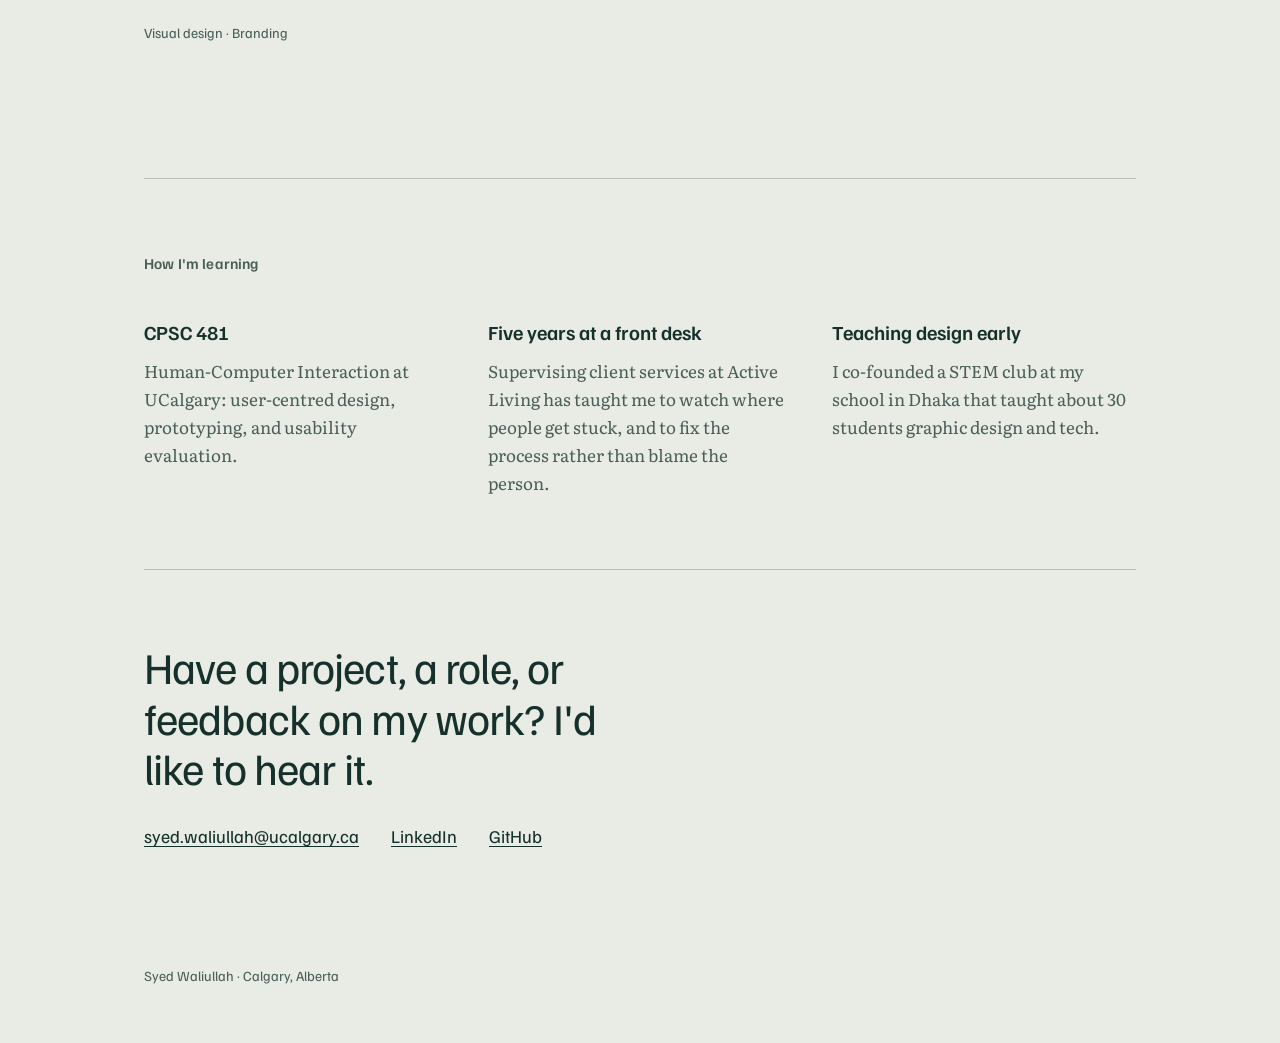
==== commit 307e1743: "Credit registration prototype to Rain ERP project Co-Authored-By: Claude Opus 5.5 <noreply@anthropic" ====
--- a/design/index.html
+++ b/design/index.html
@@ -134,11 +134,11 @@
     <article class="case">
       <div>
         <h3>Rethinking course registration for UCalgary students</h3>
-        <p class="ctx">CPSC 481 Human-Computer Interaction, team project, fall 2026</p>
+        <p class="ctx">Rain ERP, startup project through UCalgary Experience Ventures, fall 2026</p>
         <dl>
           <dt>The problem</dt>
           <dd>Registering for courses means juggling degree requirements, personal time constraints, prerequisites, full sections, and timetable clashes, often across separate screens, with mistakes only surfacing at the last step.</dd>
-          <dt>What we designed</dt>
+          <dt>What I designed</dt>
           <dd>A guided five-step flow: review degree requirements, mark times you can't attend or would rather avoid, build a candidate schedule, review, then confirm. Planning never touches an existing enrollment until the student explicitly confirms a change.</dd>
           <dt>Design choices</dt>
           <dd>Problems are caught where they happen. Missing prerequisites are flagged on the requirements page, and the schedule builder names exactly which sections clash with each other or with the student's own unavailable times, then blocks review until they're resolved. Planned courses are always labelled "candidate, not enrolled" so nobody mistakes a draft for a registration.</dd>
@@ -236,7 +236,7 @@
     <div class="learn">
       <div>
         <h3>CPSC 481</h3>
-        <p>Human-Computer Interaction at UCalgary: user-centred design, prototyping, and usability evaluation, put into practice in the course registration prototype above.</p>
+        <p>Human-Computer Interaction at UCalgary: user-centred design, prototyping, and usability evaluation.</p>
       </div>
       <div>
         <h3>Five years at a front desk</h3>
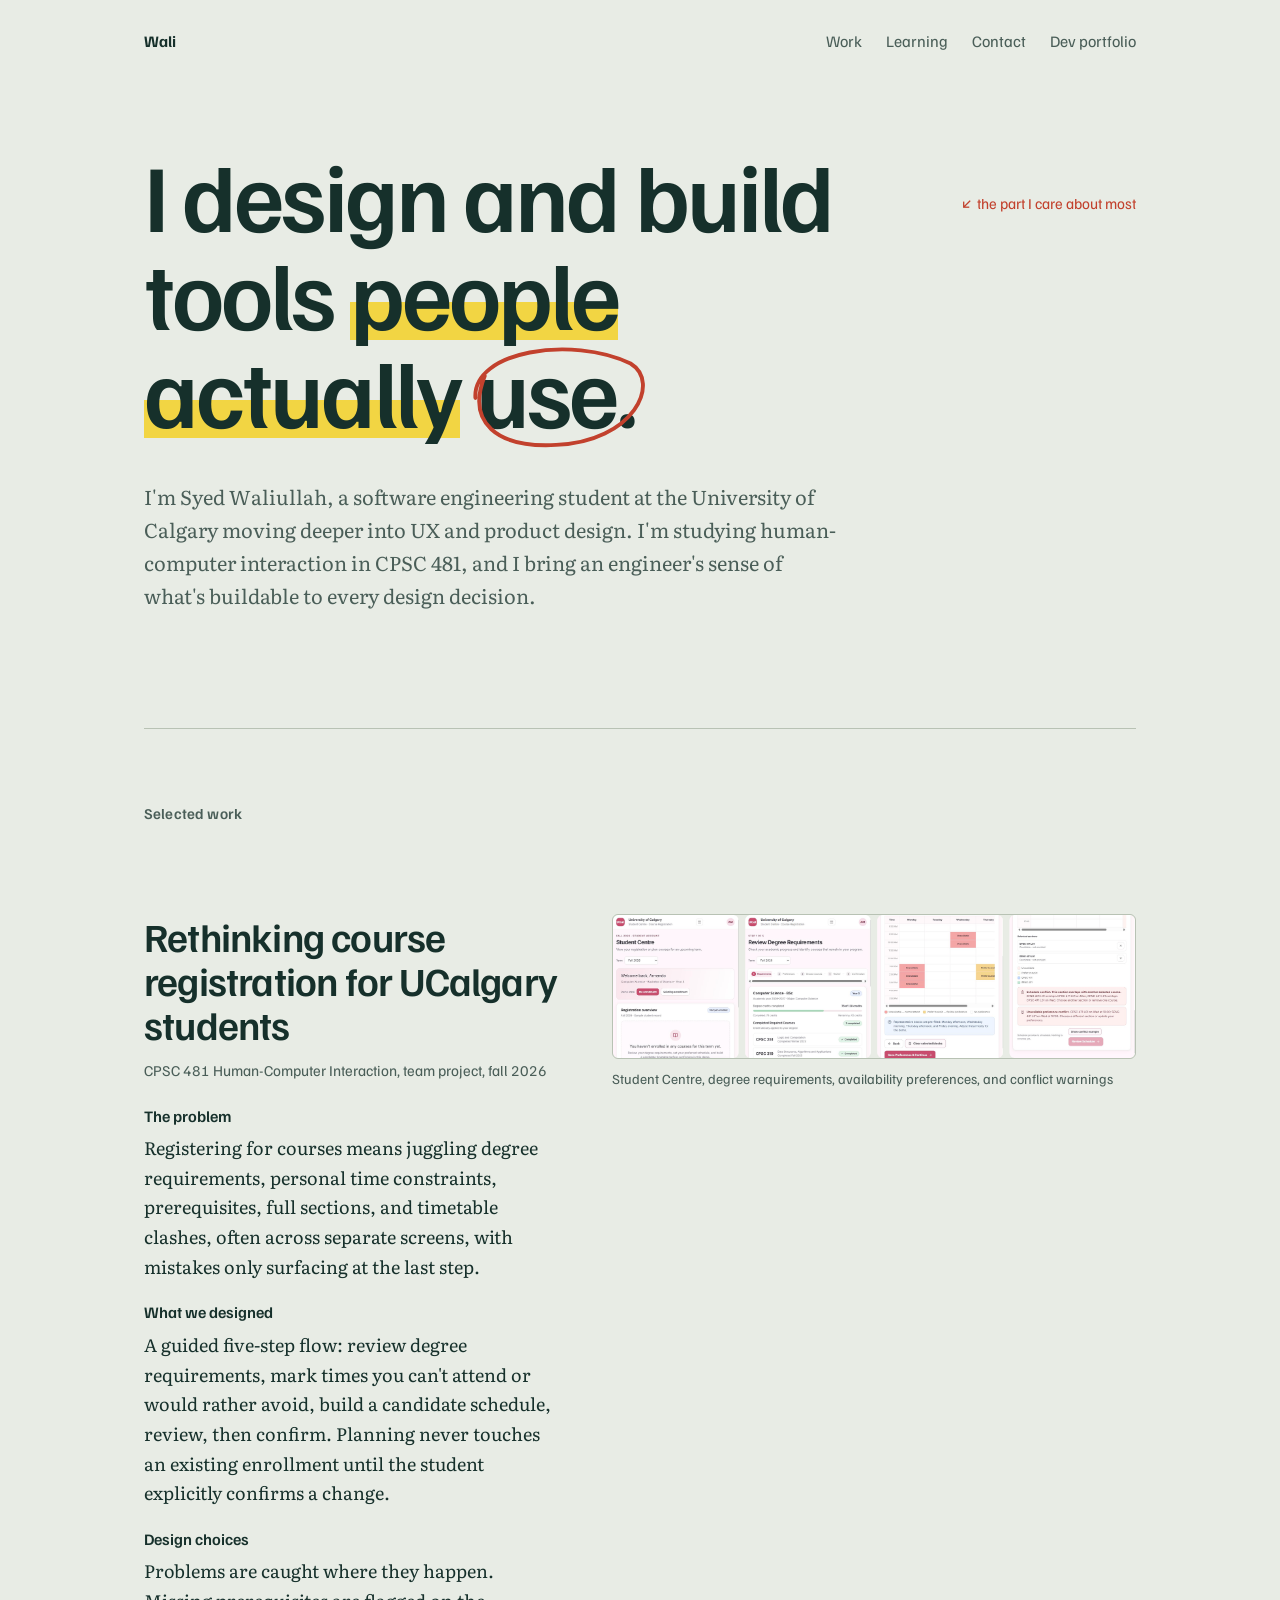
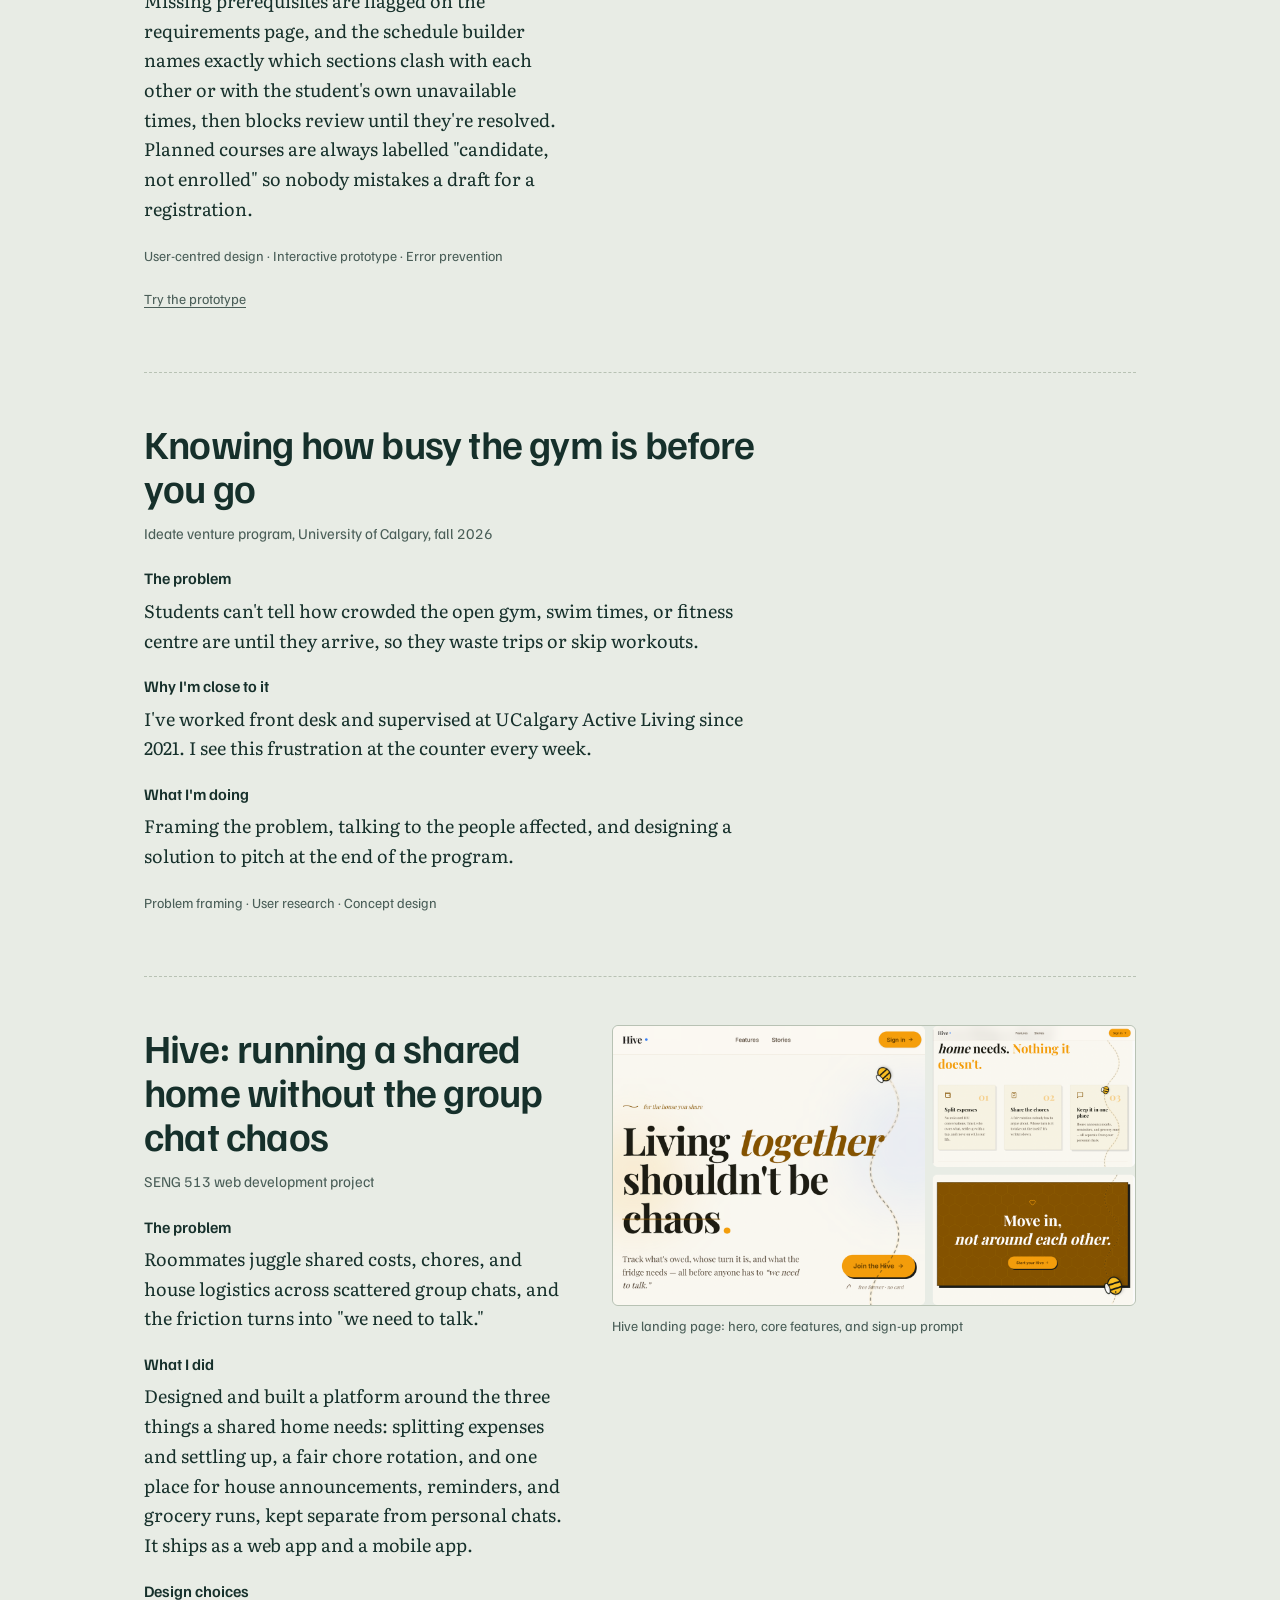
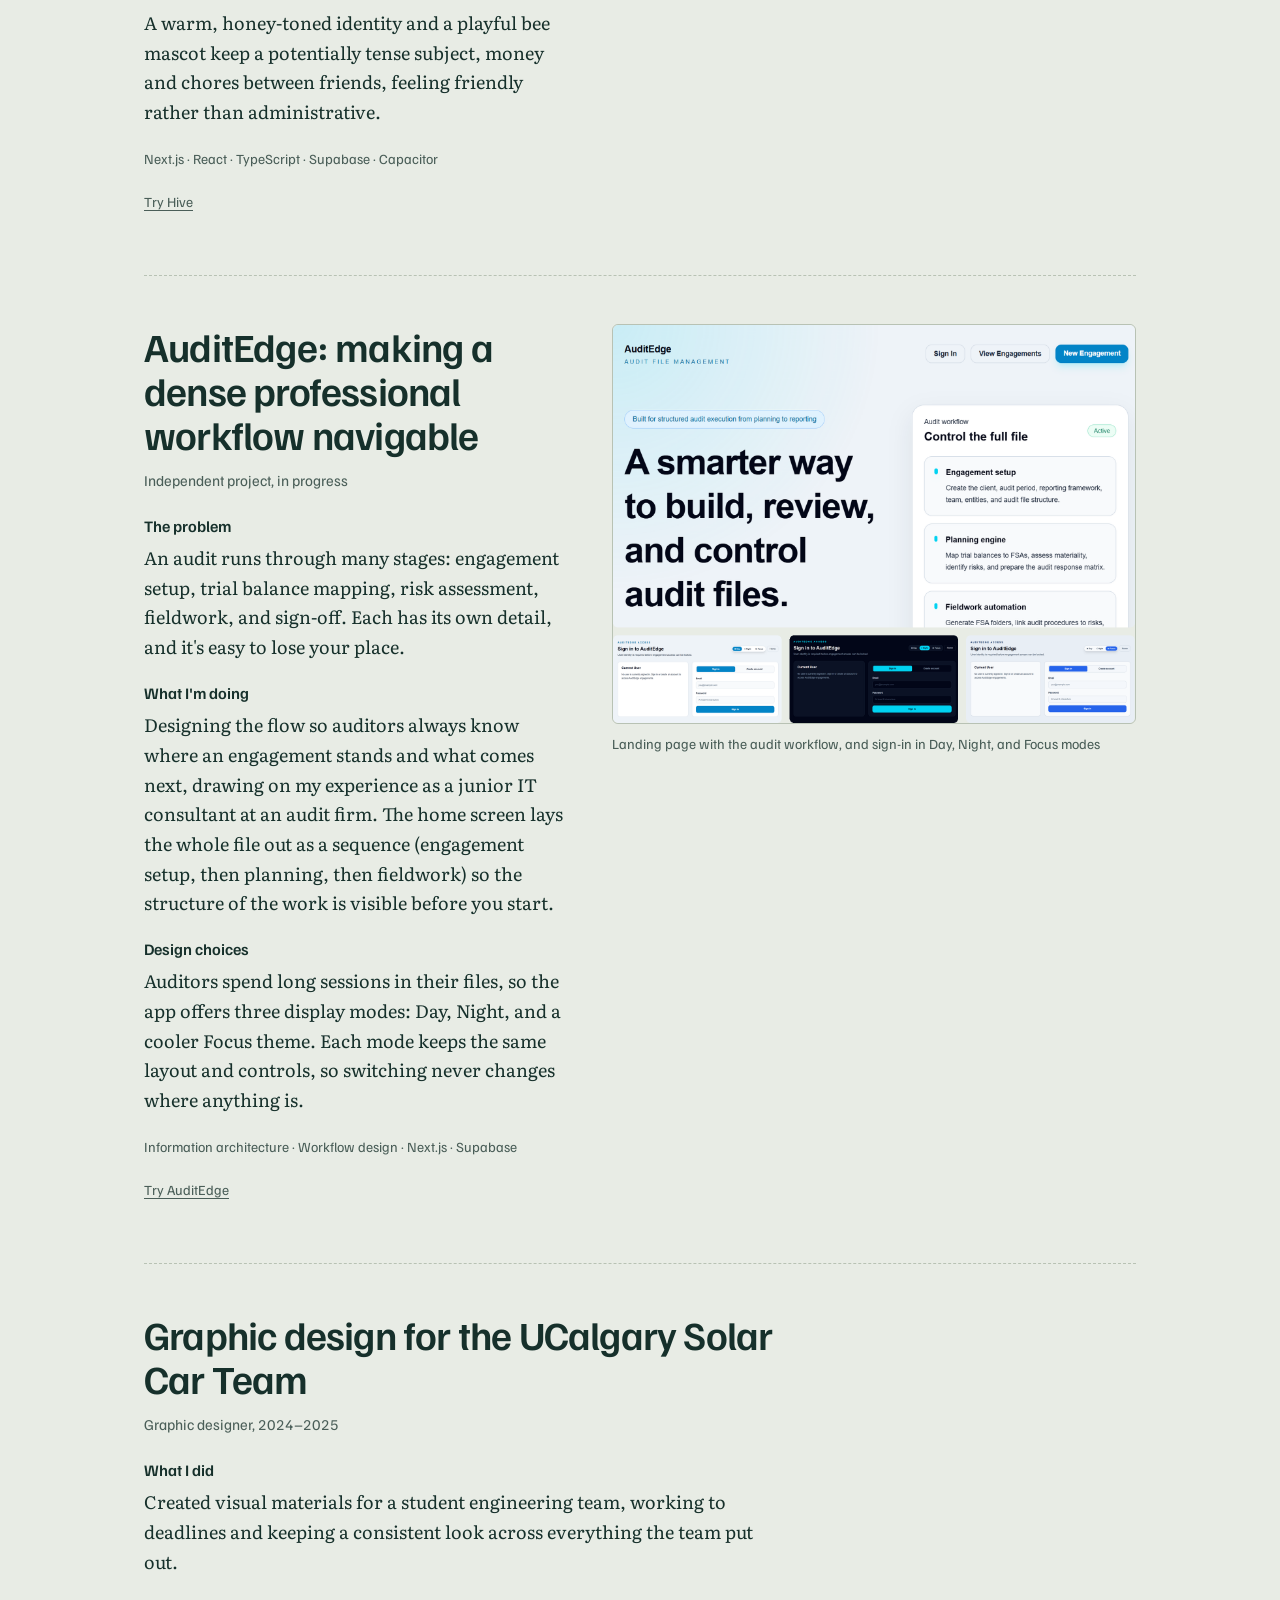
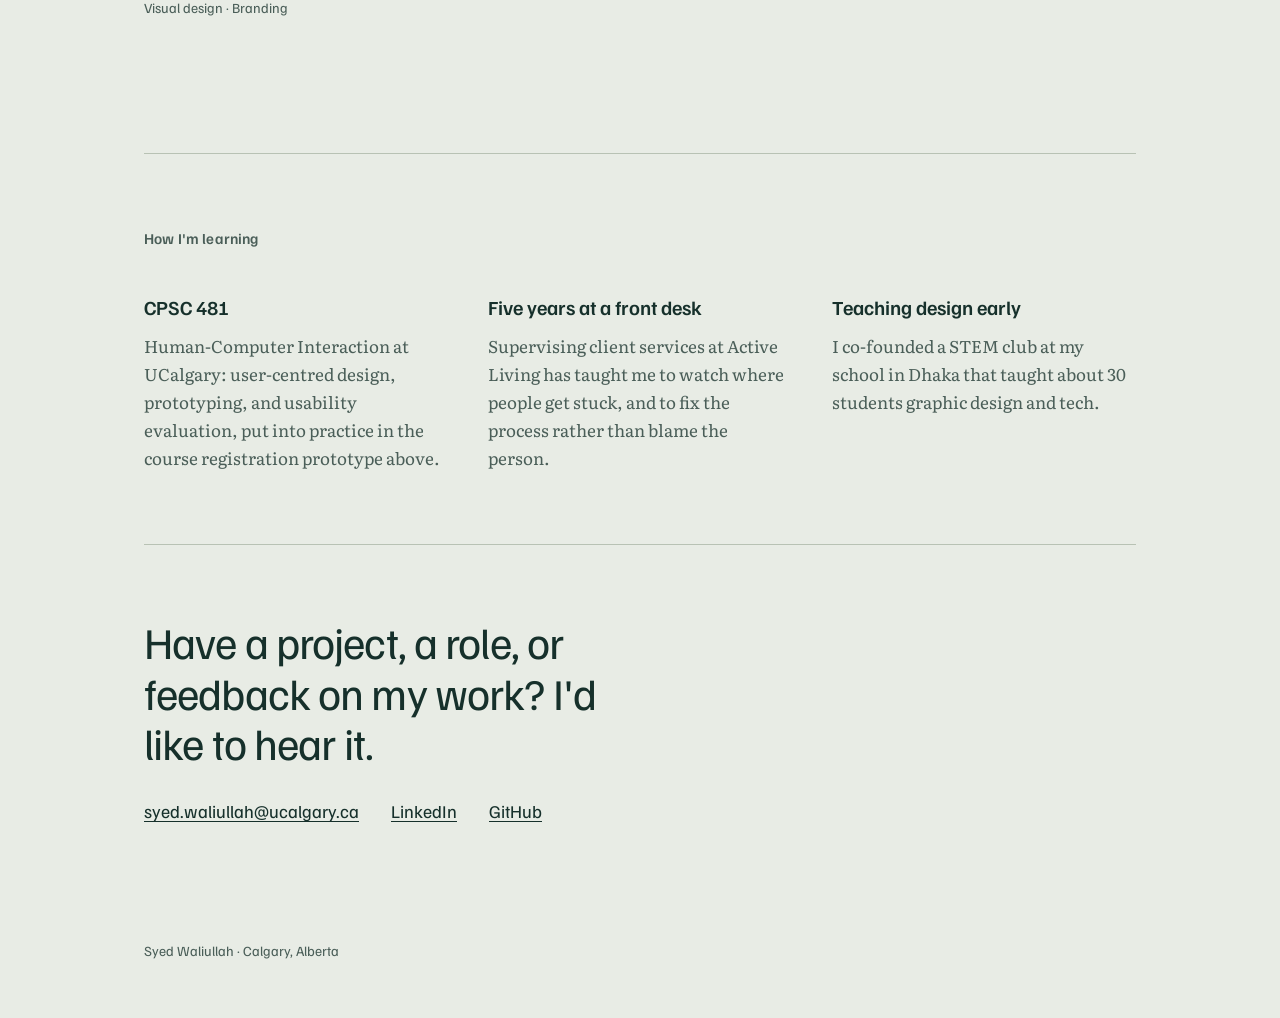
==== commit be8cfa00: "Credit registration prototype to CPSC 481 Co-Authored-By: Claude Opus 5.5 <noreply@anthropic.com> Cl" ====
--- a/design/index.html
+++ b/design/index.html
@@ -134,11 +134,11 @@
     <article class="case">
       <div>
         <h3>Rethinking course registration for UCalgary students</h3>
-        <p class="ctx">Rain ERP, startup project through UCalgary Experience Ventures, fall 2026</p>
+        <p class="ctx">CPSC 481 Human-Computer Interaction, team project, fall 2026</p>
         <dl>
           <dt>The problem</dt>
           <dd>Registering for courses means juggling degree requirements, personal time constraints, prerequisites, full sections, and timetable clashes, often across separate screens, with mistakes only surfacing at the last step.</dd>
-          <dt>What I designed</dt>
+          <dt>What we designed</dt>
           <dd>A guided five-step flow: review degree requirements, mark times you can't attend or would rather avoid, build a candidate schedule, review, then confirm. Planning never touches an existing enrollment until the student explicitly confirms a change.</dd>
           <dt>Design choices</dt>
           <dd>Problems are caught where they happen. Missing prerequisites are flagged on the requirements page, and the schedule builder names exactly which sections clash with each other or with the student's own unavailable times, then blocks review until they're resolved. Planned courses are always labelled "candidate, not enrolled" so nobody mistakes a draft for a registration.</dd>
@@ -236,7 +236,7 @@
     <div class="learn">
       <div>
         <h3>CPSC 481</h3>
-        <p>Human-Computer Interaction at UCalgary: user-centred design, prototyping, and usability evaluation.</p>
+        <p>Human-Computer Interaction at UCalgary: user-centred design, prototyping, and usability evaluation, put into practice in the course registration prototype above.</p>
       </div>
       <div>
         <h3>Five years at a front desk</h3>
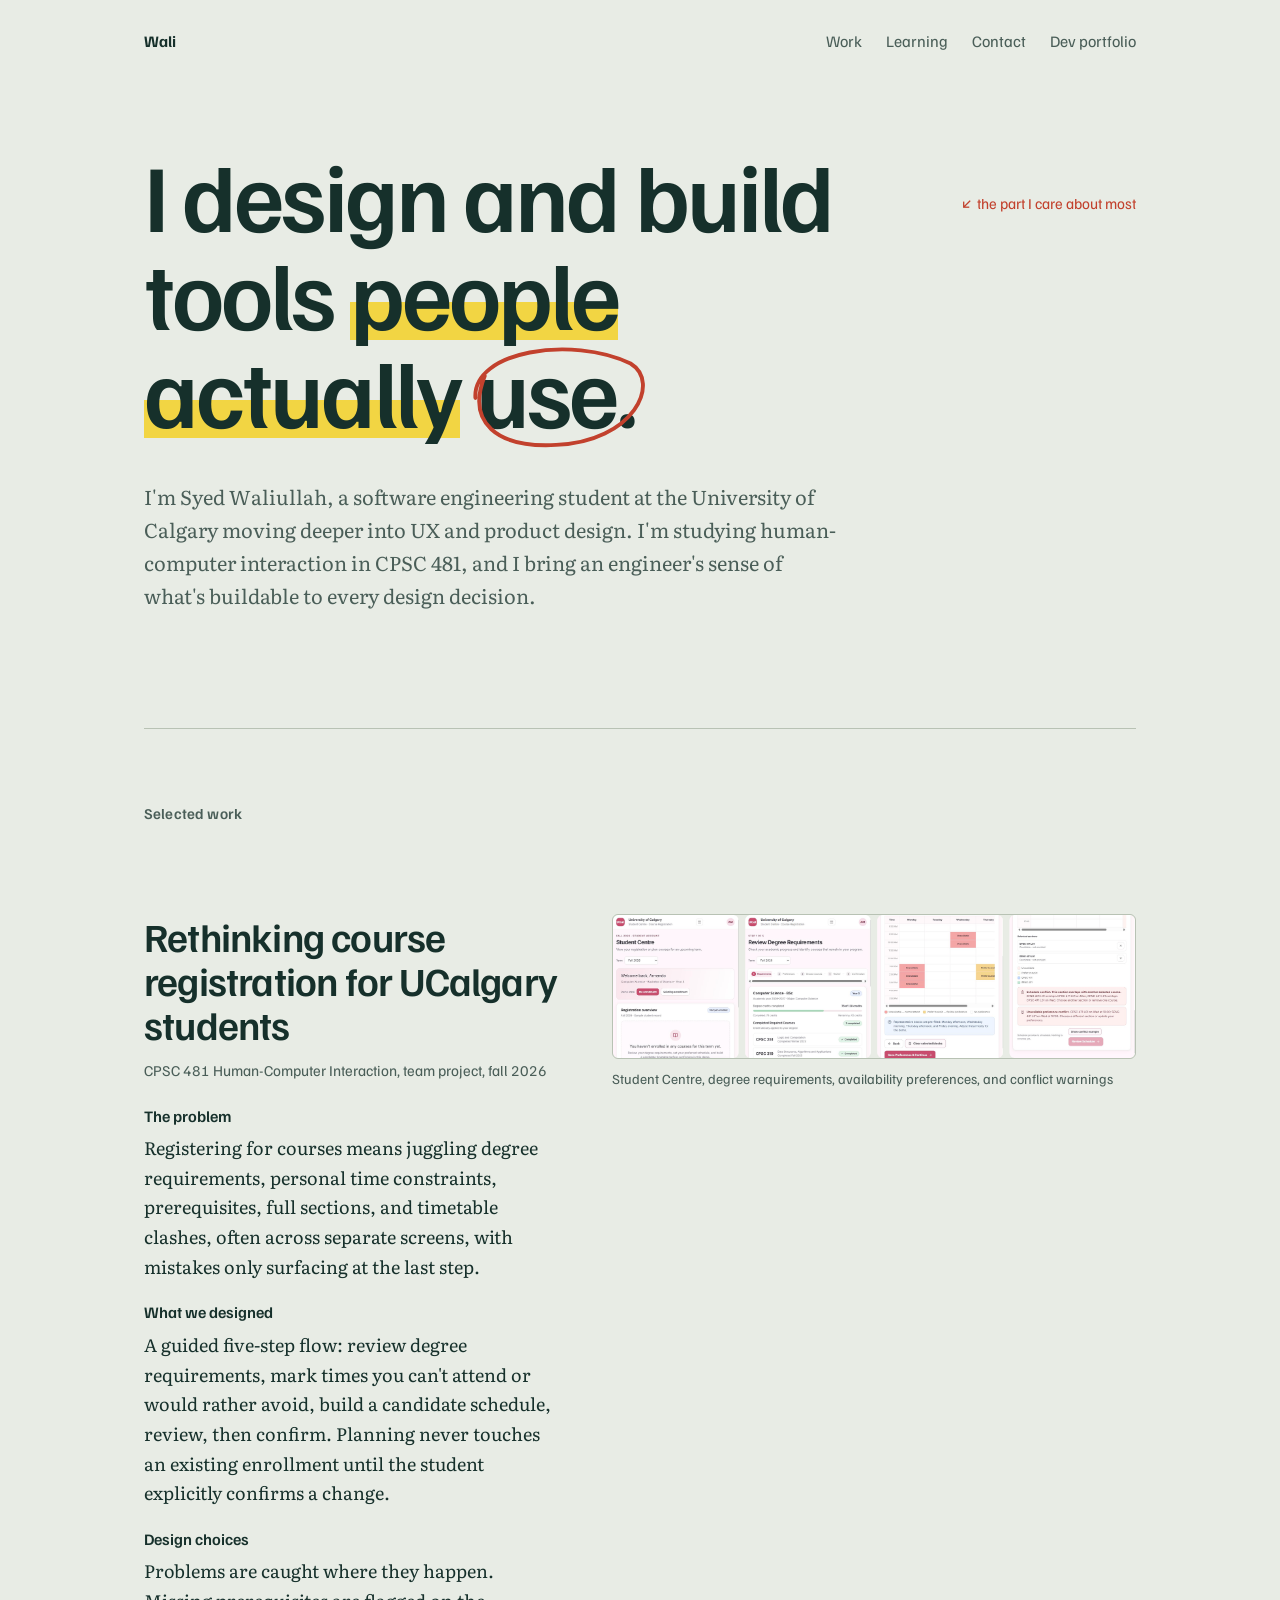
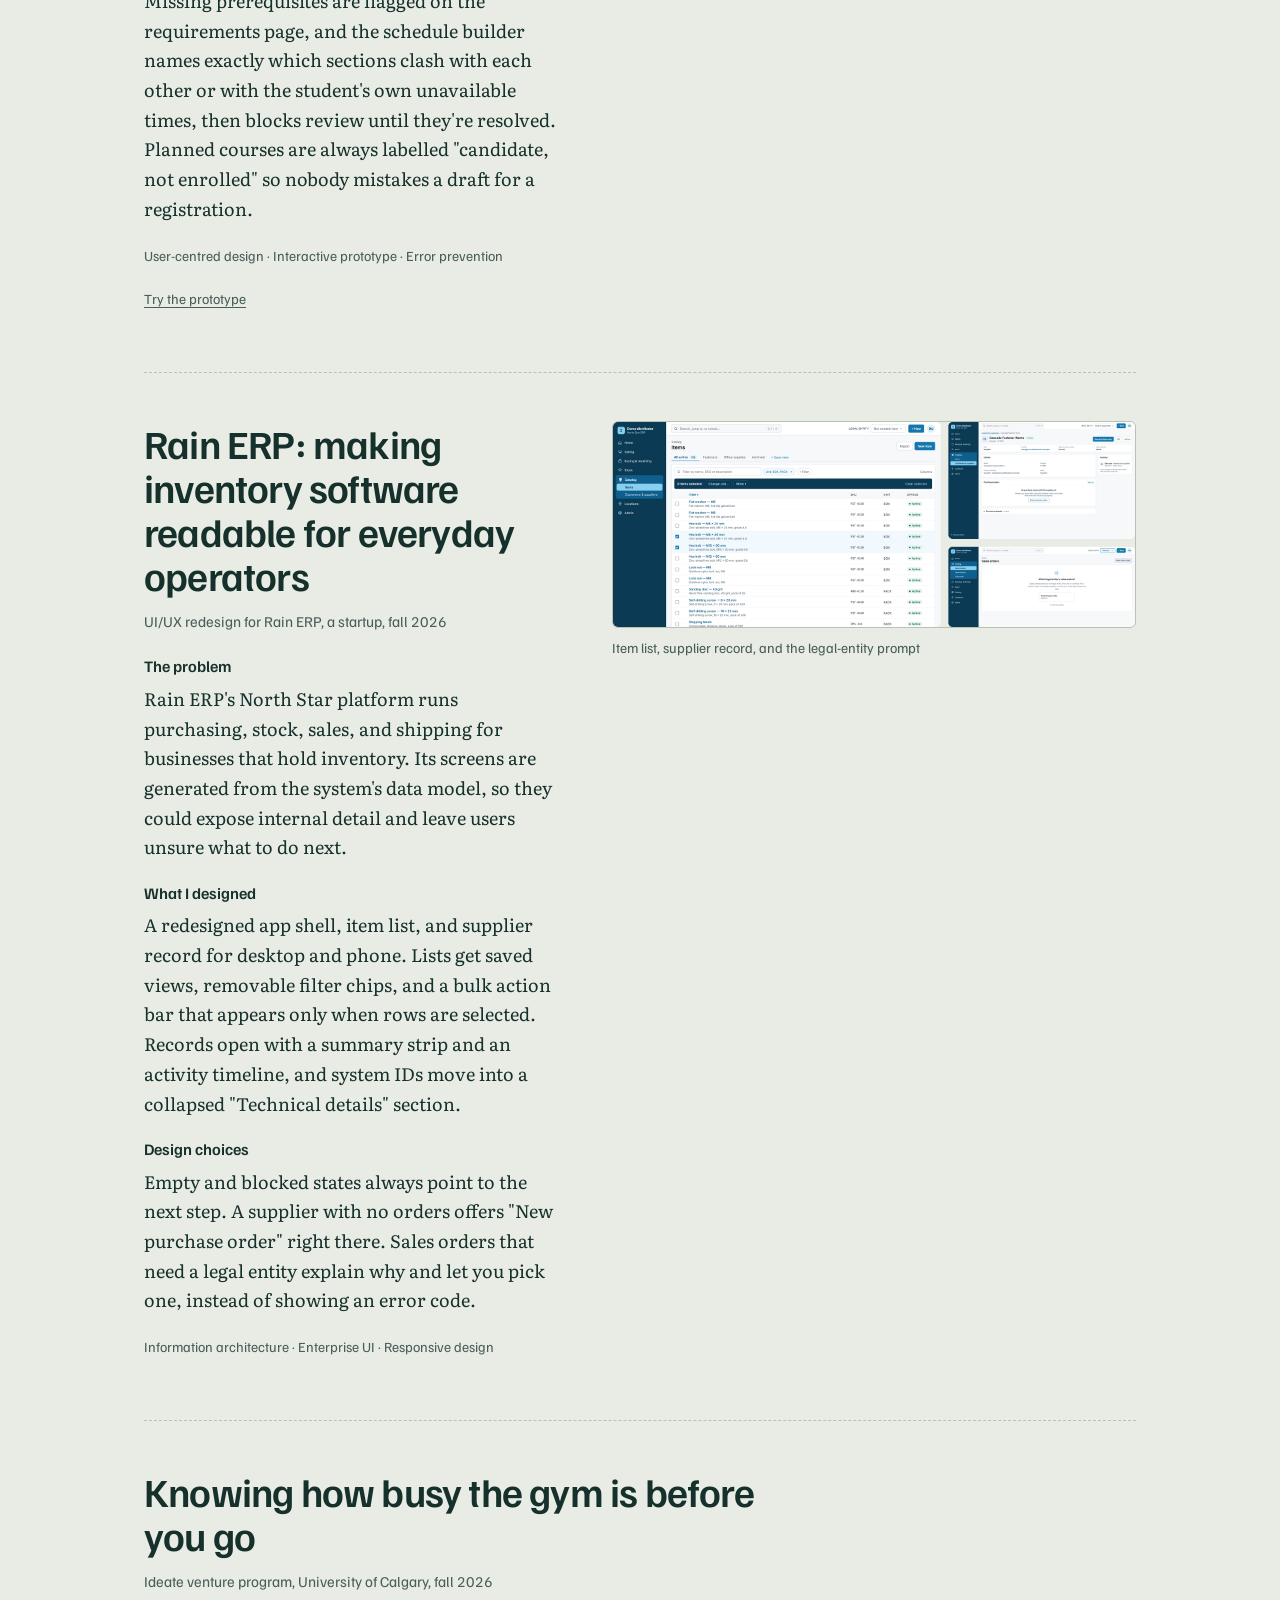
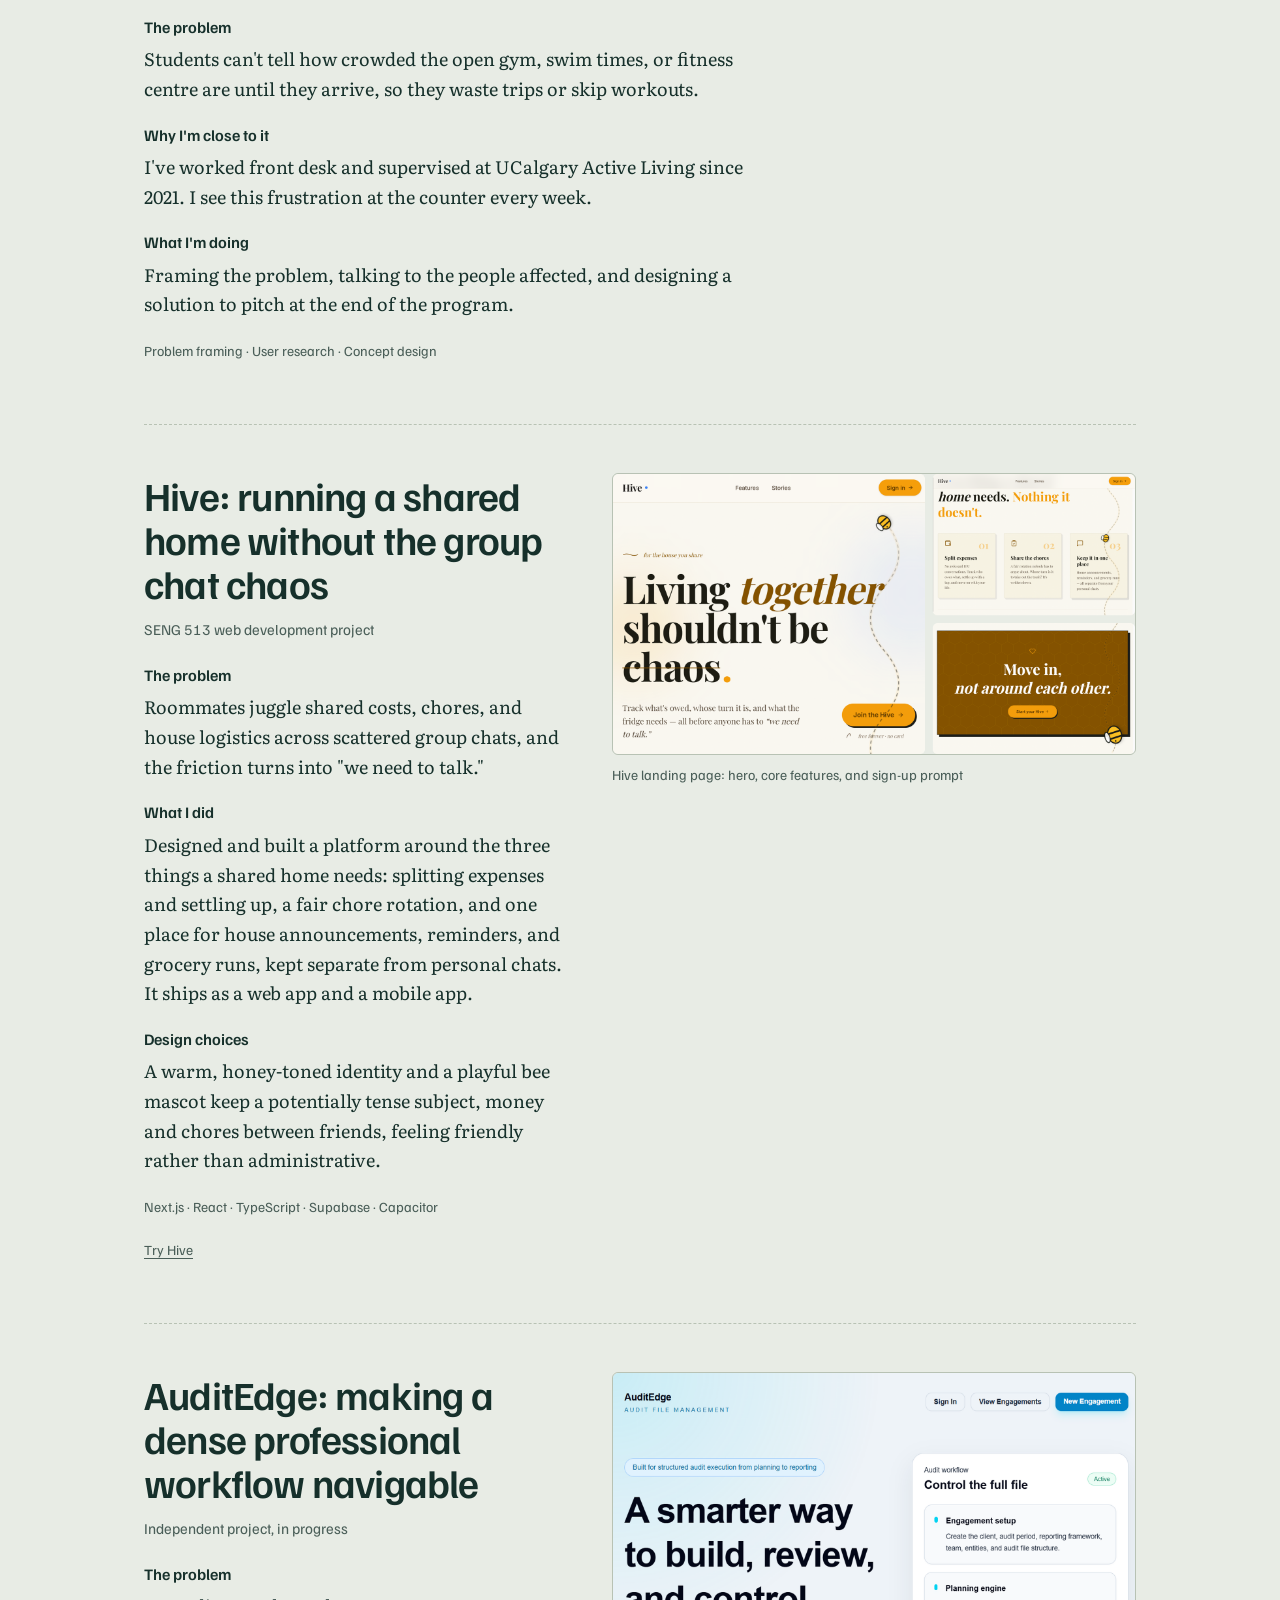
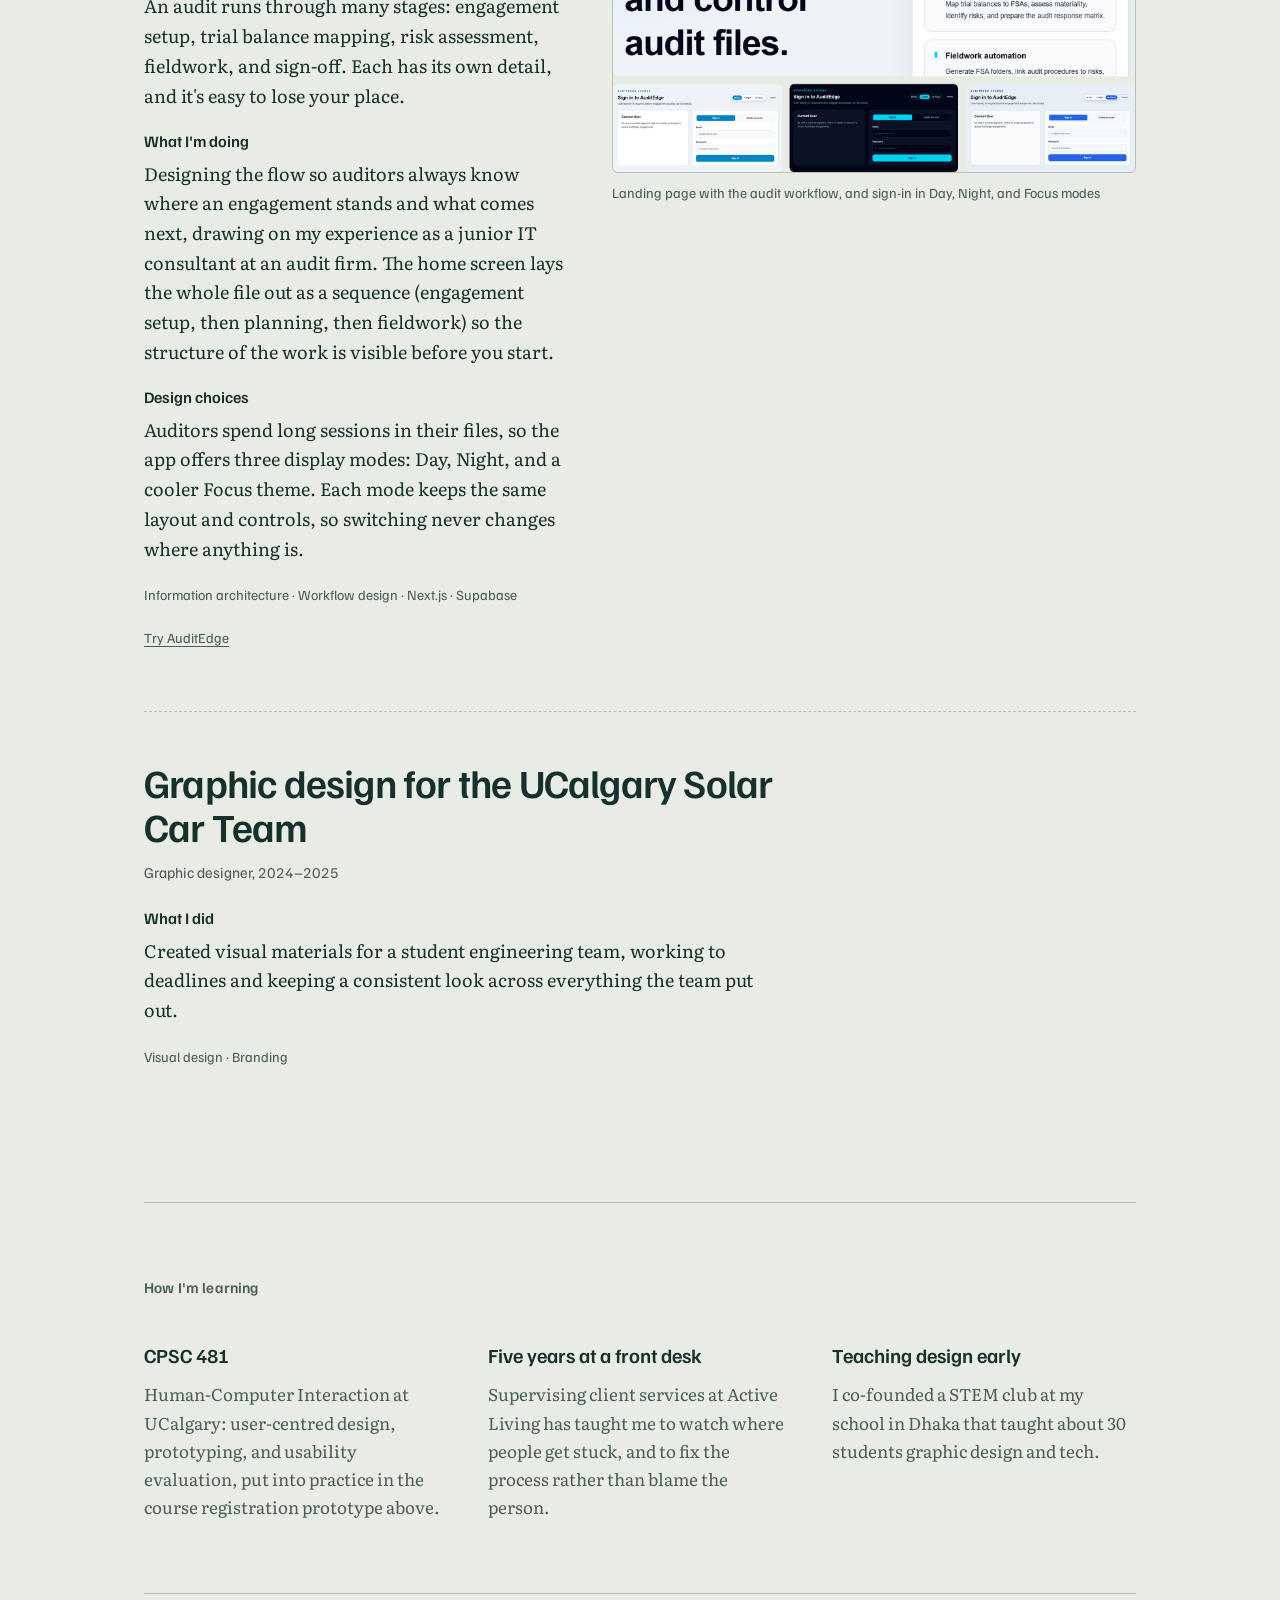
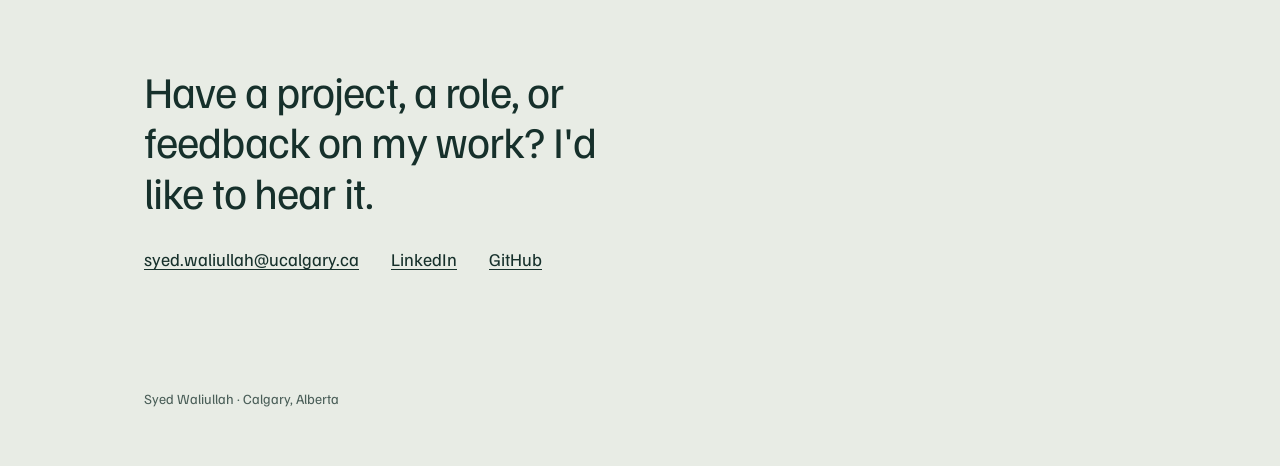
==== commit 347853fe: "Add Rain ERP UI redesign case study Co-Authored-By: Claude Opus 5.5 <noreply@anthropic.com> Claude-S" ====
--- a/design/index.html
+++ b/design/index.html
@@ -154,6 +154,26 @@
 
     <article class="case">
       <div>
+        <h3>Rain ERP: making inventory software readable for everyday operators</h3>
+        <p class="ctx">UI/UX redesign for Rain ERP, a startup, fall 2026</p>
+        <dl>
+          <dt>The problem</dt>
+          <dd>Rain ERP's North Star platform runs purchasing, stock, sales, and shipping for businesses that hold inventory. Its screens are generated from the system's data model, so they could expose internal detail and leave users unsure what to do next.</dd>
+          <dt>What I designed</dt>
+          <dd>A redesigned app shell, item list, and supplier record for desktop and phone. Lists get saved views, removable filter chips, and a bulk action bar that appears only when rows are selected. Records open with a summary strip and an activity timeline, and system IDs move into a collapsed "Technical details" section.</dd>
+          <dt>Design choices</dt>
+          <dd>Empty and blocked states always point to the next step. A supplier with no orders offers "New purchase order" right there. Sales orders that need a legal entity explain why and let you pick one, instead of showing an error code.</dd>
+        </dl>
+        <p class="tags">Information architecture · Enterprise UI · Responsive design</p>
+      </div>
+      <figure>
+        <img src="images/rain-erp.png" alt="Rain ERP redesign: an item list with saved views, filter chips and a bulk action bar, a supplier record page, and a sales orders screen asking the user to choose a legal entity" onerror="this.closest('.case').classList.add('no-img'); this.parentElement.remove();">
+        <figcaption>Item list, supplier record, and the legal-entity prompt</figcaption>
+      </figure>
+    </article>
+
+    <article class="case">
+      <div>
         <h3>Knowing how busy the gym is before you go</h3>
         <p class="ctx">Ideate venture program, University of Calgary, fall 2026</p>
         <dl>
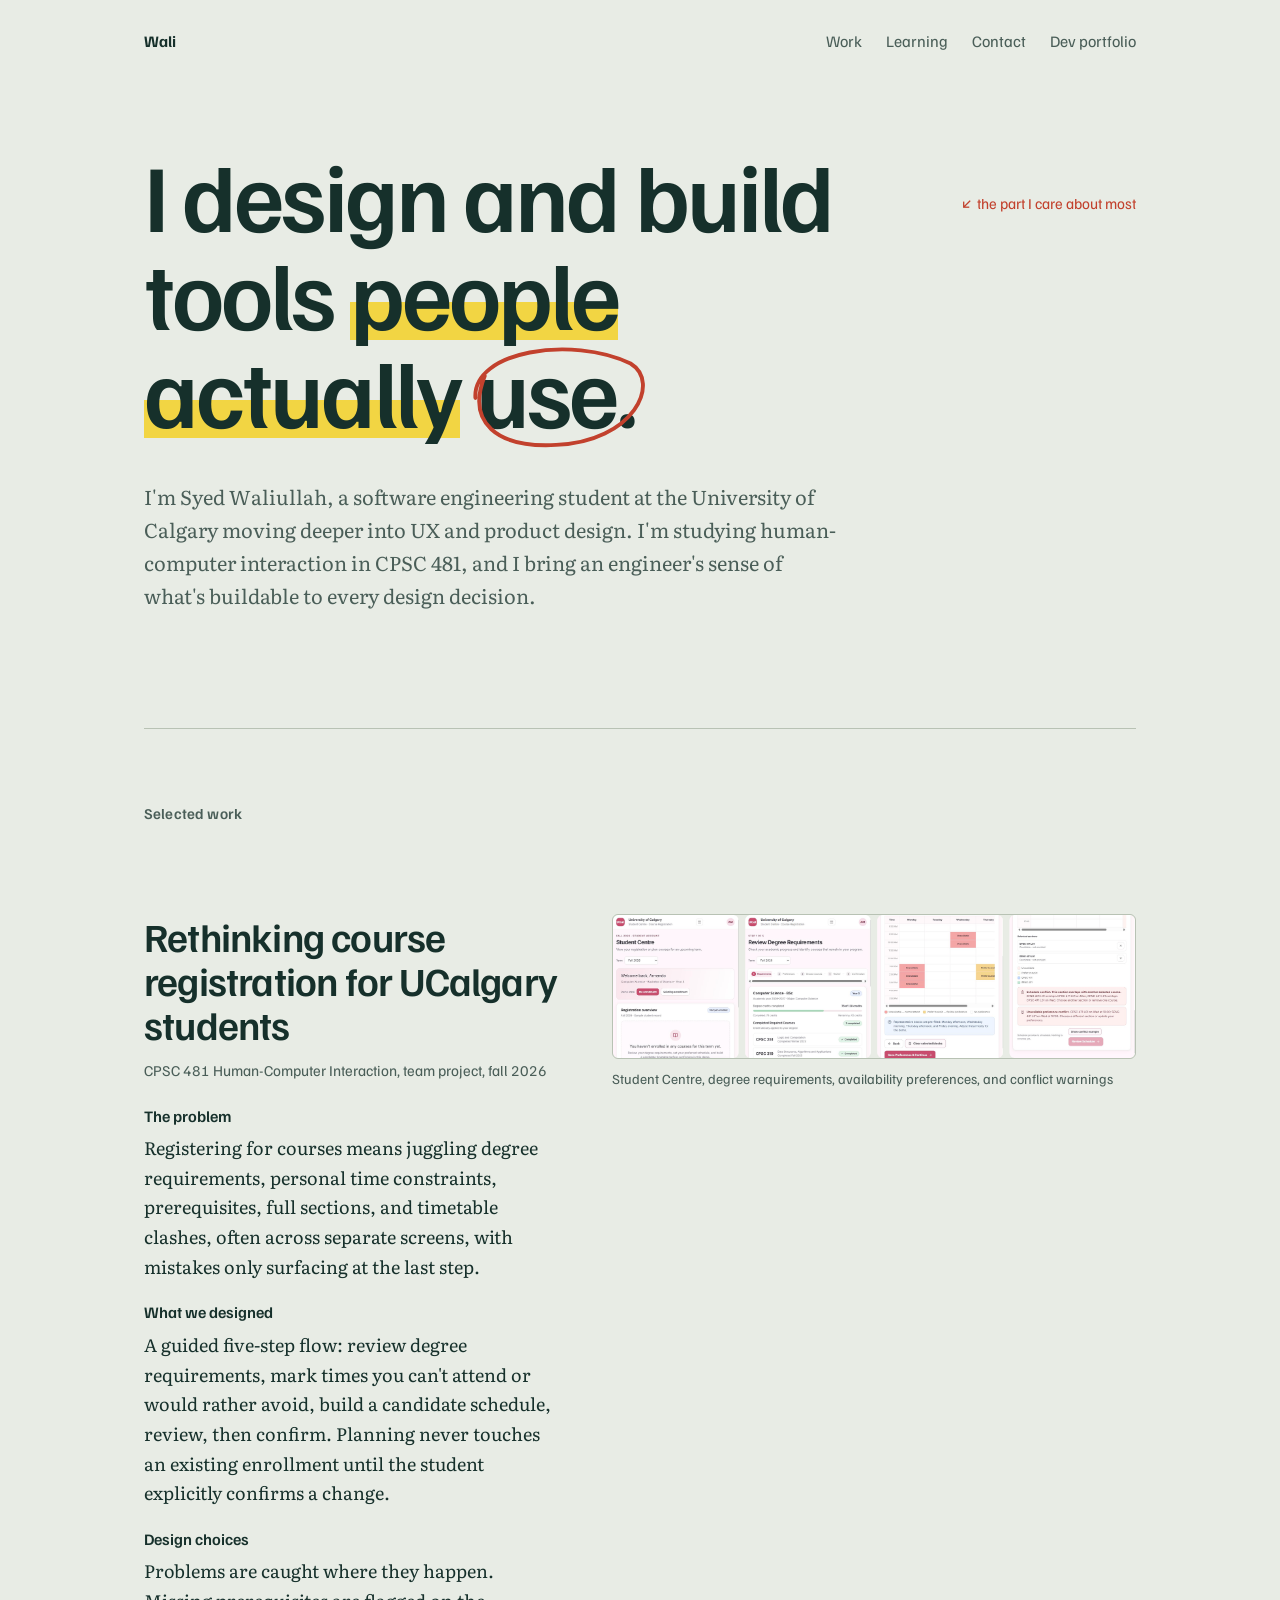
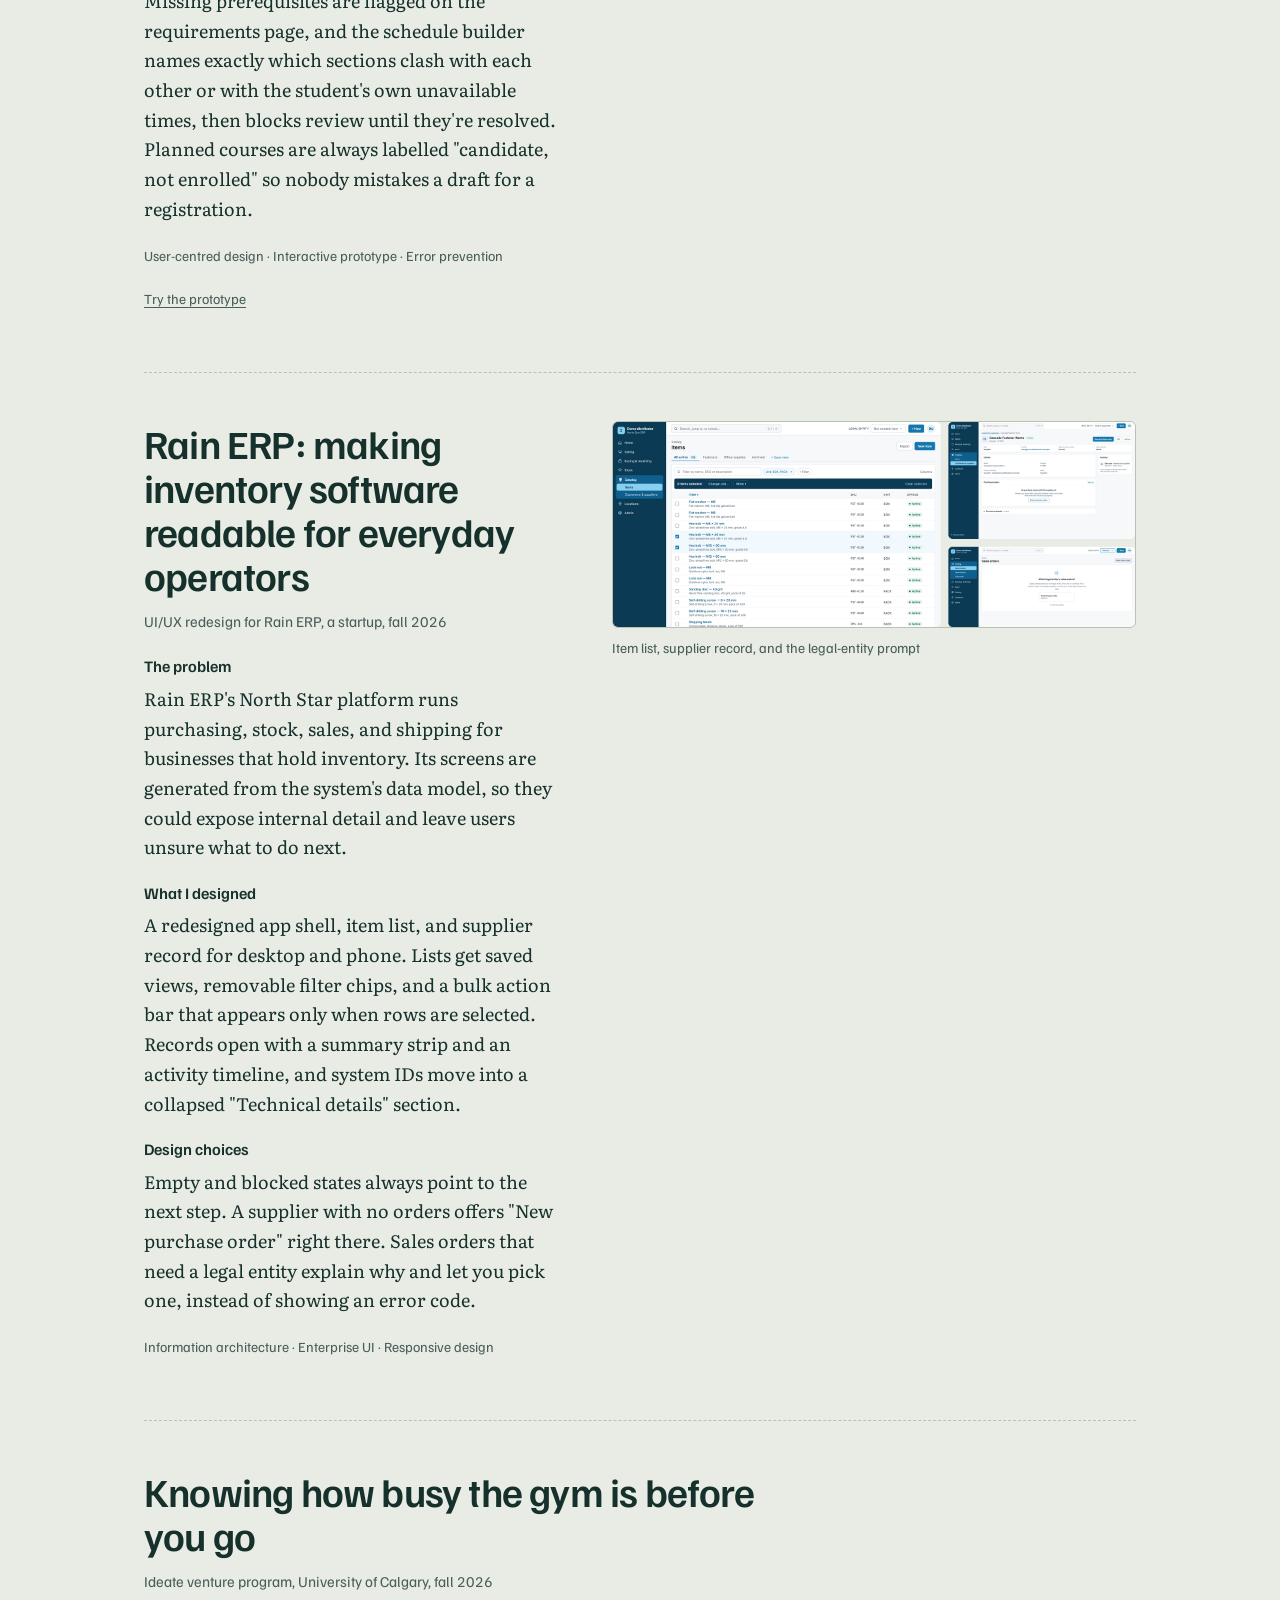
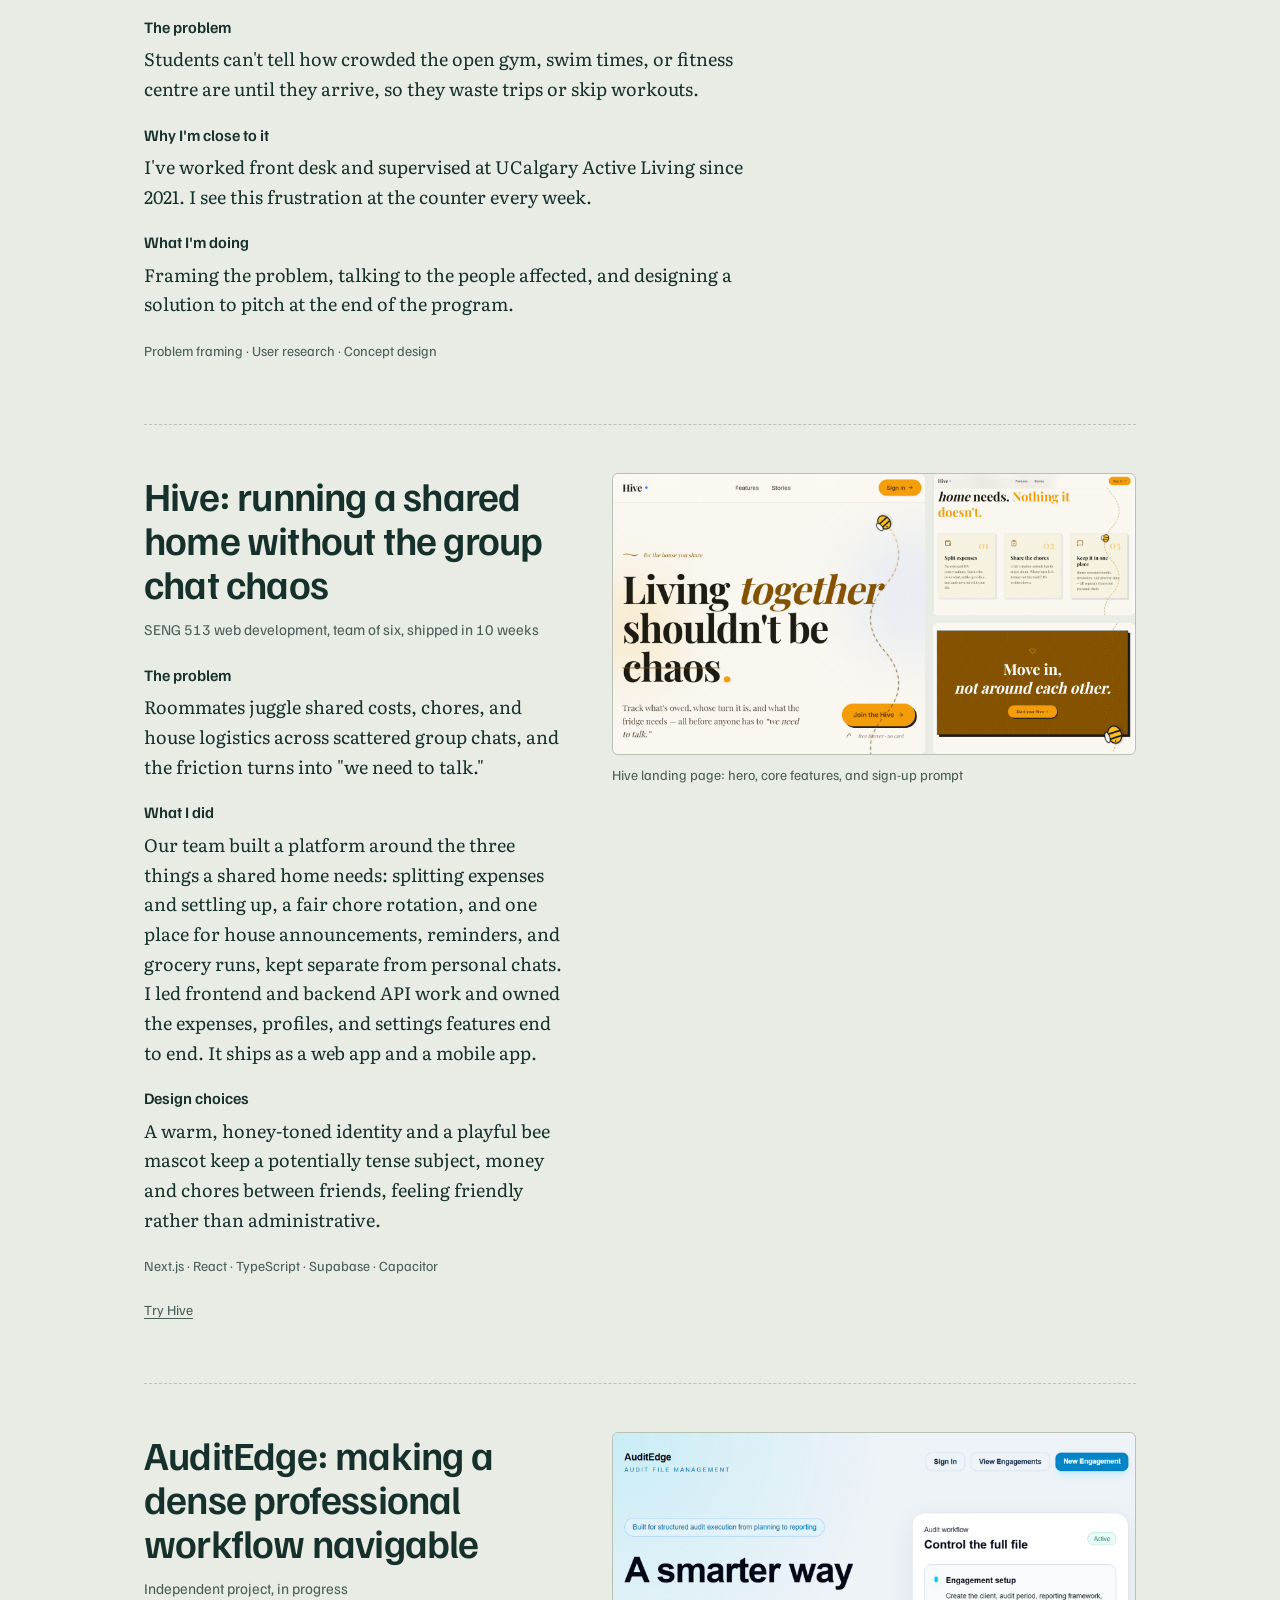
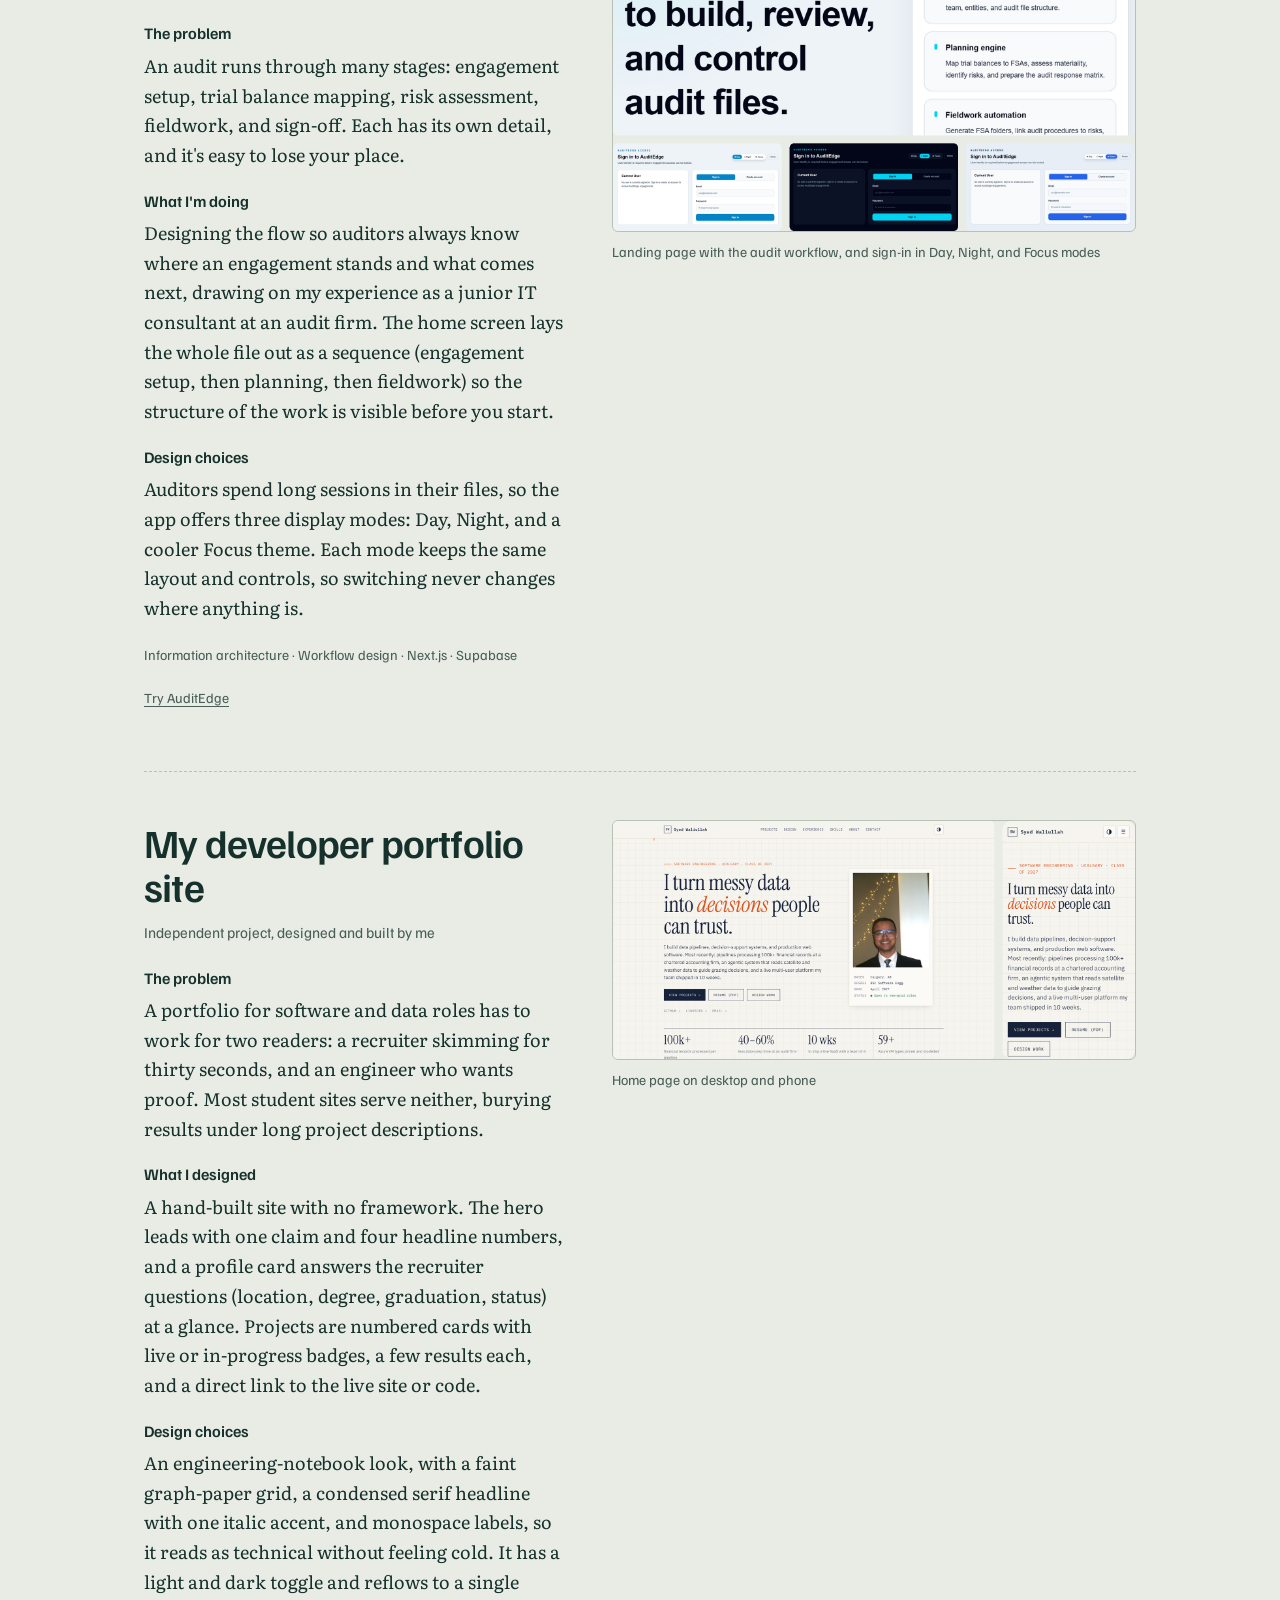
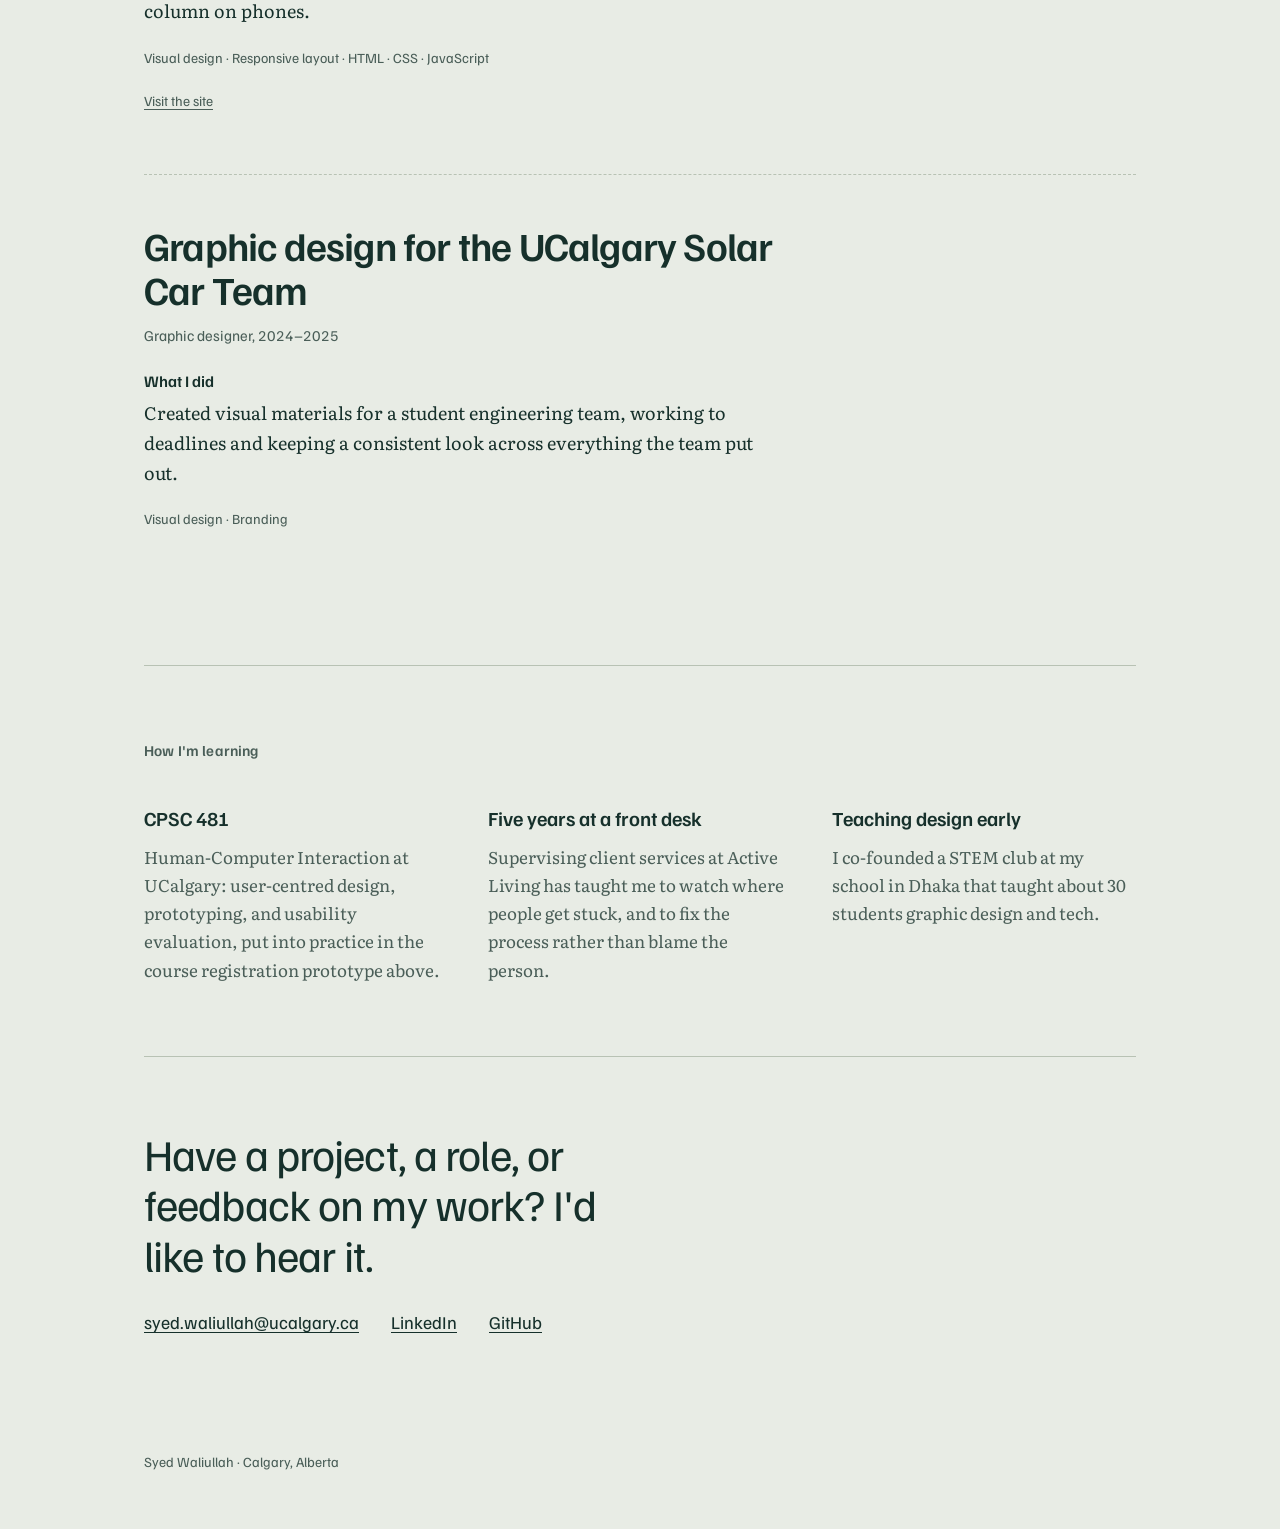
==== commit b10a6dc8: "Add portfolio site case study; credit Hive team Co-Authored-By: Claude Opus 5.5 <noreply@anthropic.c" ====
--- a/design/index.html
+++ b/design/index.html
@@ -195,12 +195,12 @@
     <article class="case">
       <div>
         <h3>Hive: running a shared home without the group chat chaos</h3>
-        <p class="ctx">SENG 513 web development project</p>
+        <p class="ctx">SENG 513 web development, team of six, shipped in 10 weeks</p>
         <dl>
           <dt>The problem</dt>
           <dd>Roommates juggle shared costs, chores, and house logistics across scattered group chats, and the friction turns into "we need to talk."</dd>
           <dt>What I did</dt>
-          <dd>Designed and built a platform around the three things a shared home needs: splitting expenses and settling up, a fair chore rotation, and one place for house announcements, reminders, and grocery runs, kept separate from personal chats. It ships as a web app and a mobile app.</dd>
+          <dd>Our team built a platform around the three things a shared home needs: splitting expenses and settling up, a fair chore rotation, and one place for house announcements, reminders, and grocery runs, kept separate from personal chats. I led frontend and backend API work and owned the expenses, profiles, and settings features end to end. It ships as a web app and a mobile app.</dd>
           <dt>Design choices</dt>
           <dd>A warm, honey-toned identity and a playful bee mascot keep a potentially tense subject, money and chores between friends, feeling friendly rather than administrative.</dd>
         </dl>
@@ -231,6 +231,27 @@
       <figure>
         <img src="images/auditedge.png" alt="AuditEdge landing page with a three-stage audit workflow, above the sign-in screen shown in Day, Night, and Focus themes" onerror="this.closest('.case').classList.add('no-img'); this.parentElement.remove();">
         <figcaption>Landing page with the audit workflow, and sign-in in Day, Night, and Focus modes</figcaption>
+      </figure>
+    </article>
+
+    <article class="case">
+      <div>
+        <h3>My developer portfolio site</h3>
+        <p class="ctx">Independent project, designed and built by me</p>
+        <dl>
+          <dt>The problem</dt>
+          <dd>A portfolio for software and data roles has to work for two readers: a recruiter skimming for thirty seconds, and an engineer who wants proof. Most student sites serve neither, burying results under long project descriptions.</dd>
+          <dt>What I designed</dt>
+          <dd>A hand-built site with no framework. The hero leads with one claim and four headline numbers, and a profile card answers the recruiter questions (location, degree, graduation, status) at a glance. Projects are numbered cards with live or in-progress badges, a few results each, and a direct link to the live site or code.</dd>
+          <dt>Design choices</dt>
+          <dd>An engineering-notebook look, with a faint graph-paper grid, a condensed serif headline with one italic accent, and monospace labels, so it reads as technical without feeling cold. It has a light and dark toggle and reflows to a single column on phones.</dd>
+        </dl>
+        <p class="tags">Visual design · Responsive layout · HTML · CSS · JavaScript</p>
+        <p class="tags"><a href="../">Visit the site</a></p>
+      </div>
+      <figure>
+        <img src="images/portfolio-site.png" alt="Developer portfolio home page on desktop and phone: a graph-paper background, a large serif headline, a profile card, and headline metrics" onerror="this.closest('.case').classList.add('no-img'); this.parentElement.remove();">
+        <figcaption>Home page on desktop and phone</figcaption>
       </figure>
     </article>
 
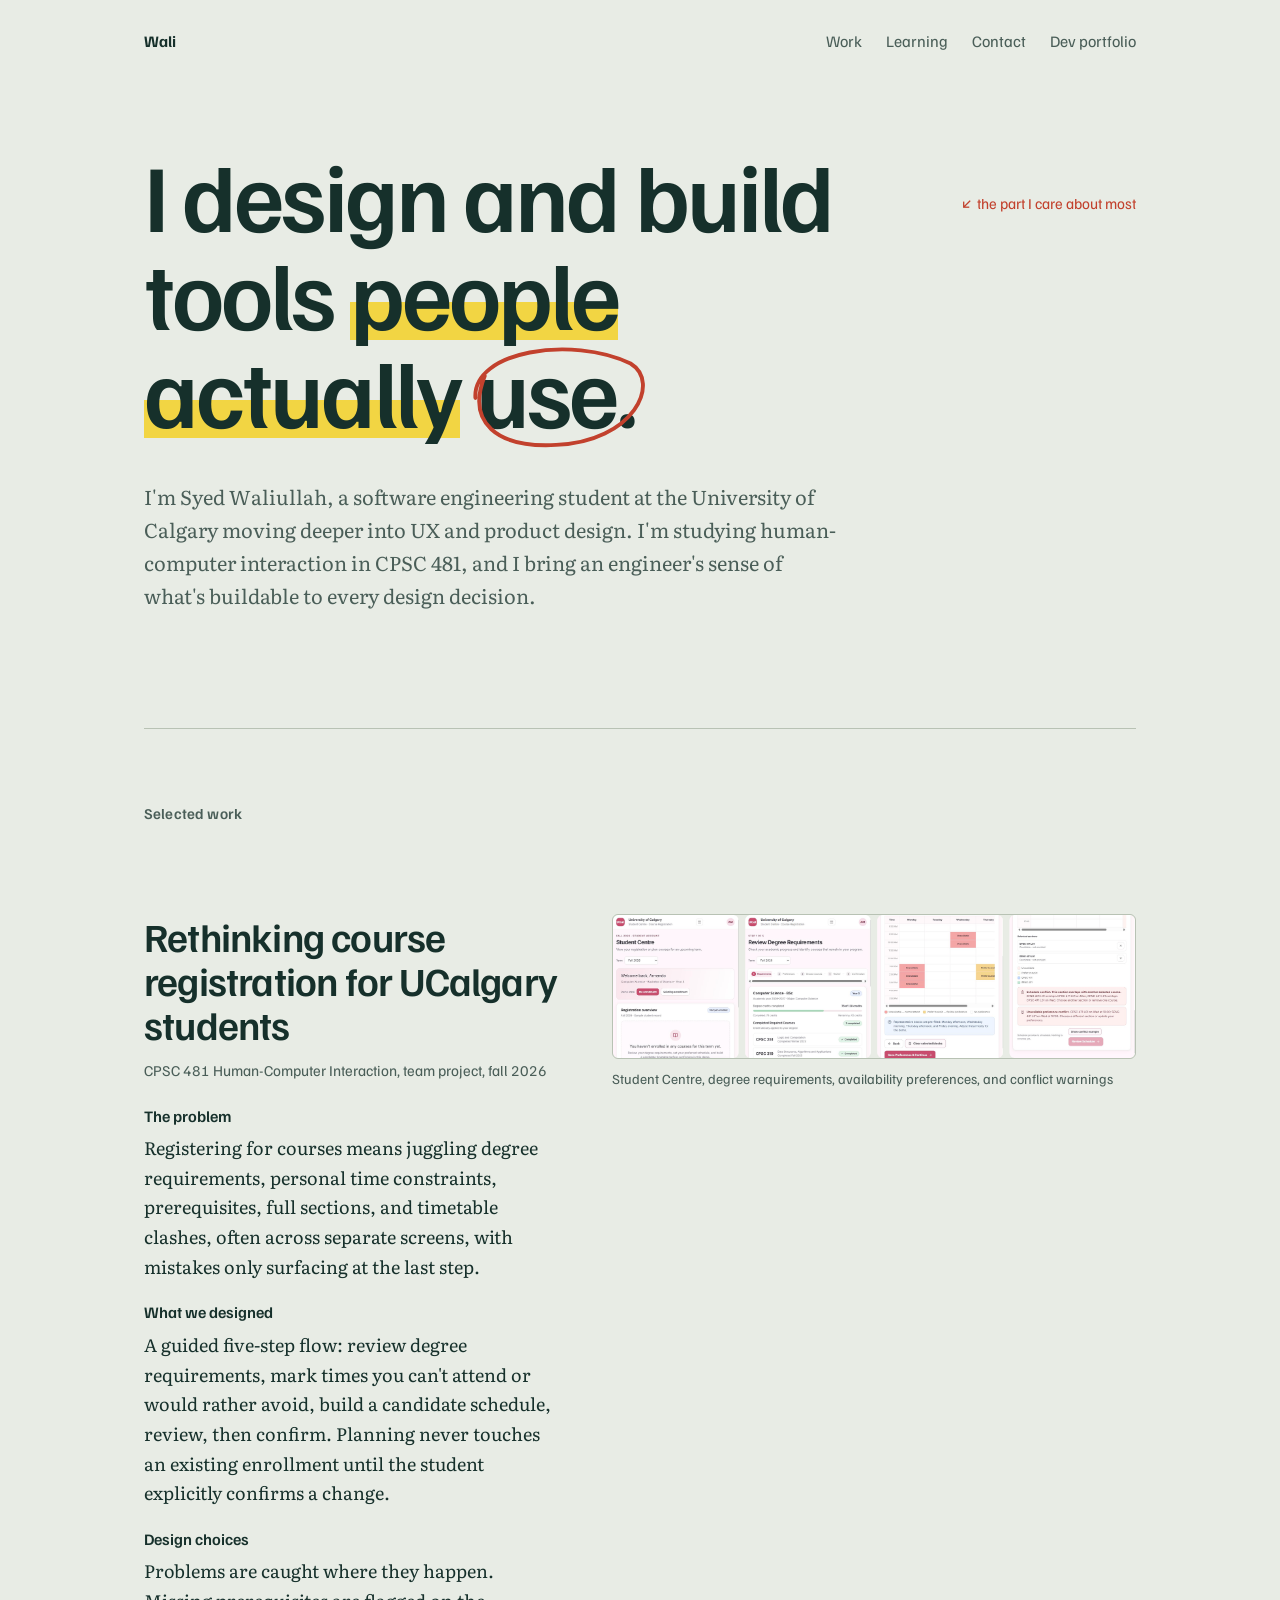
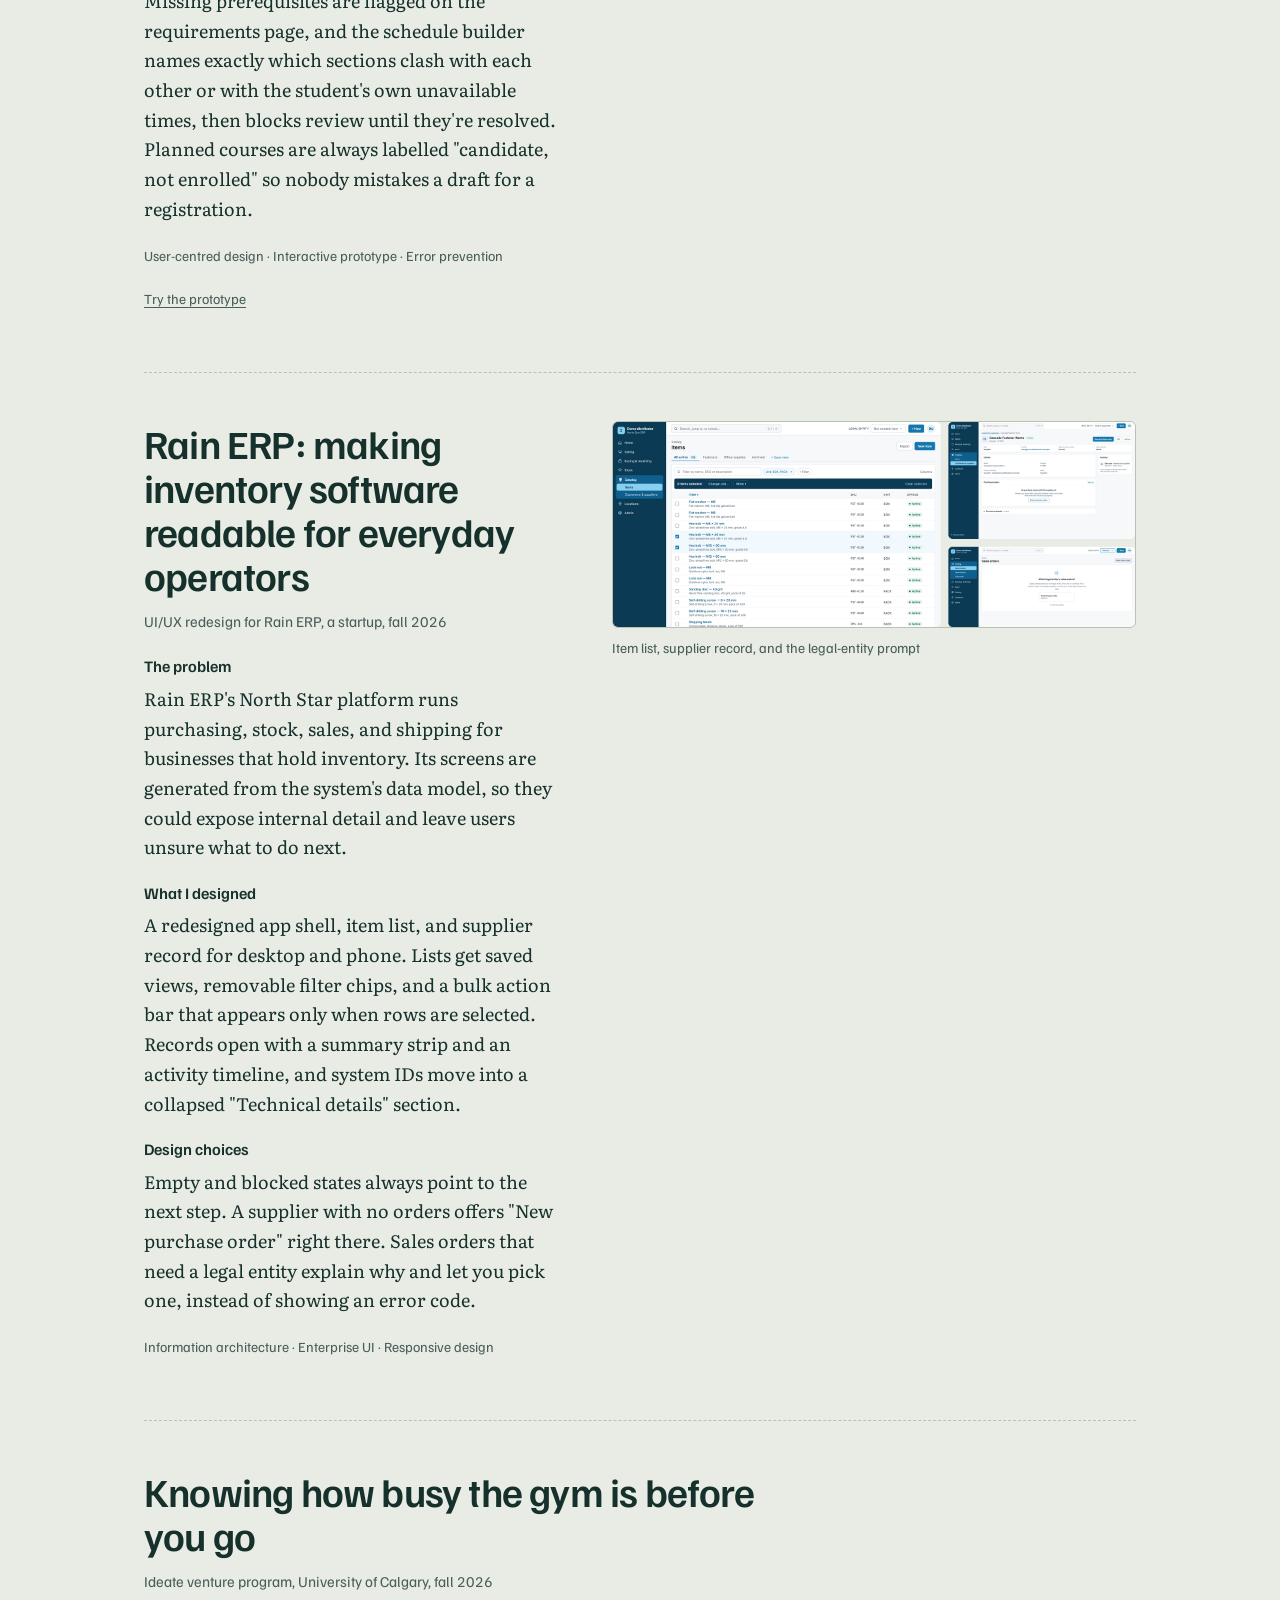
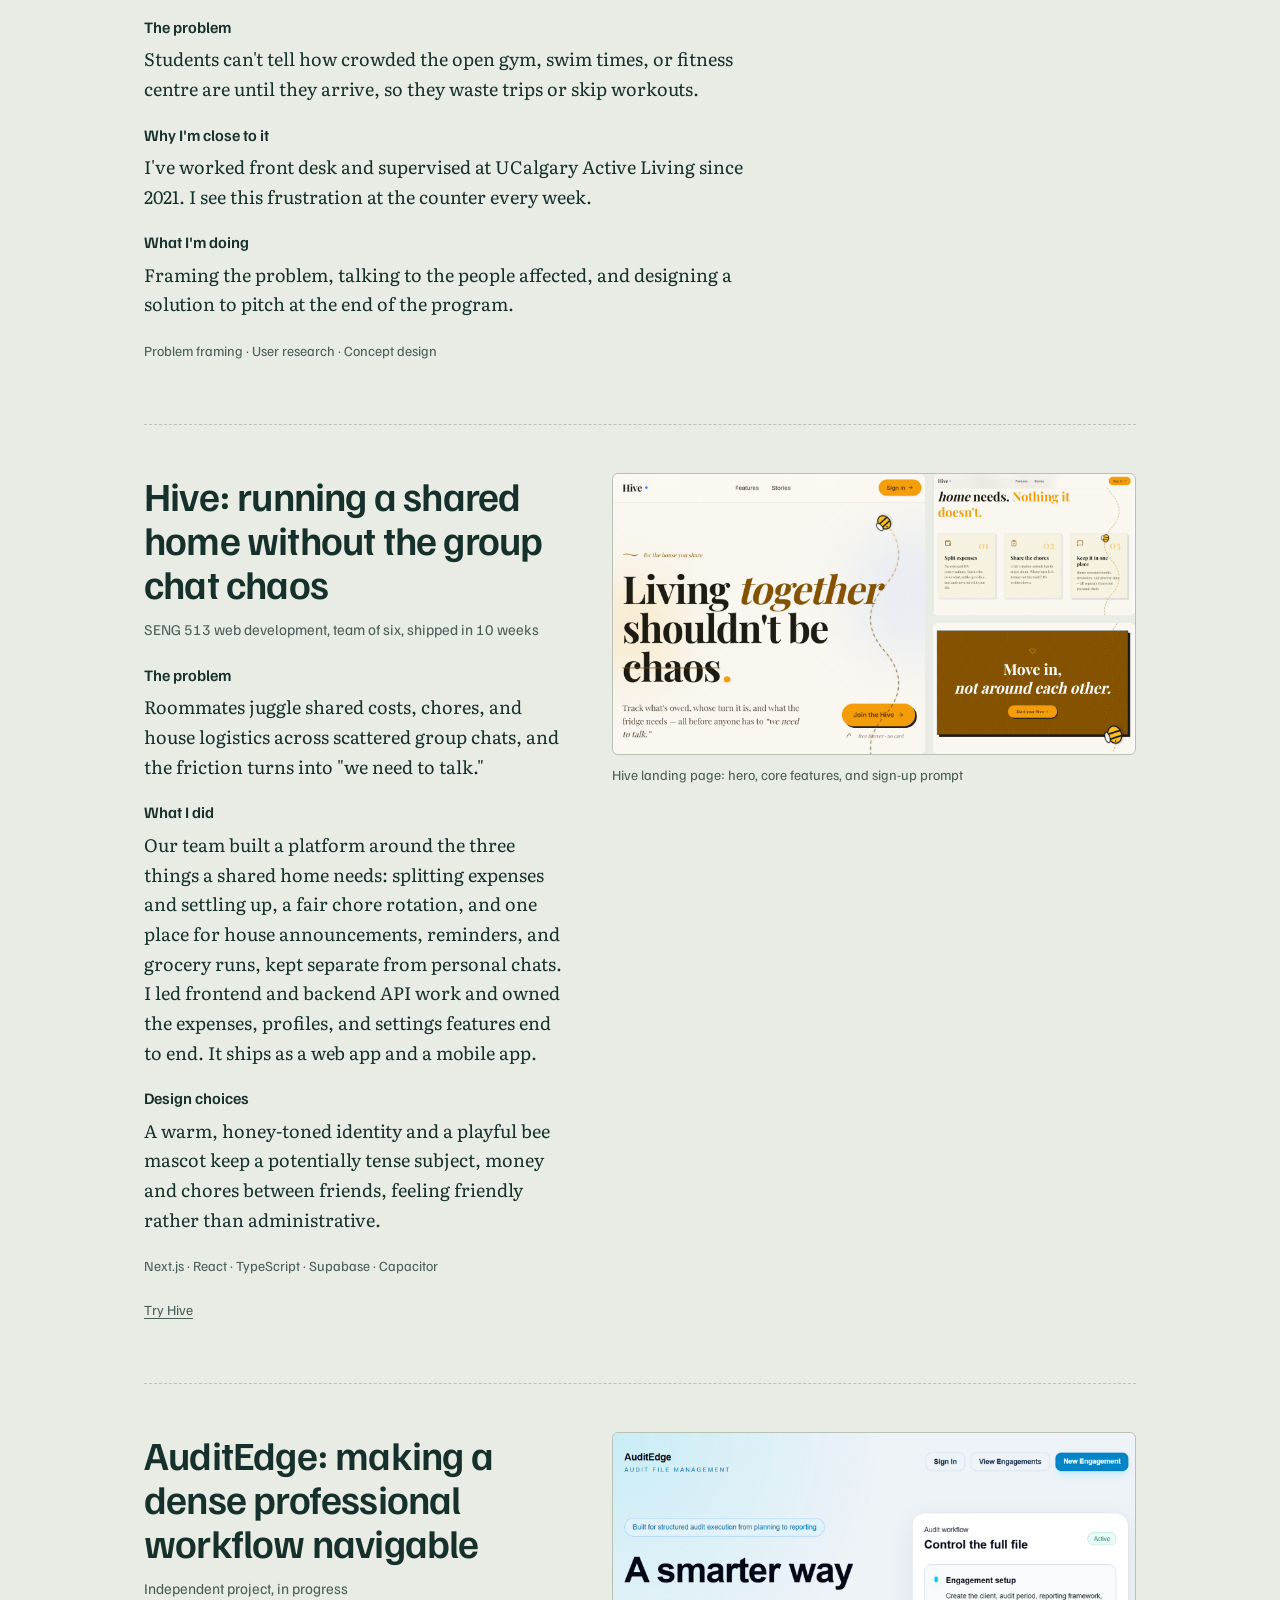
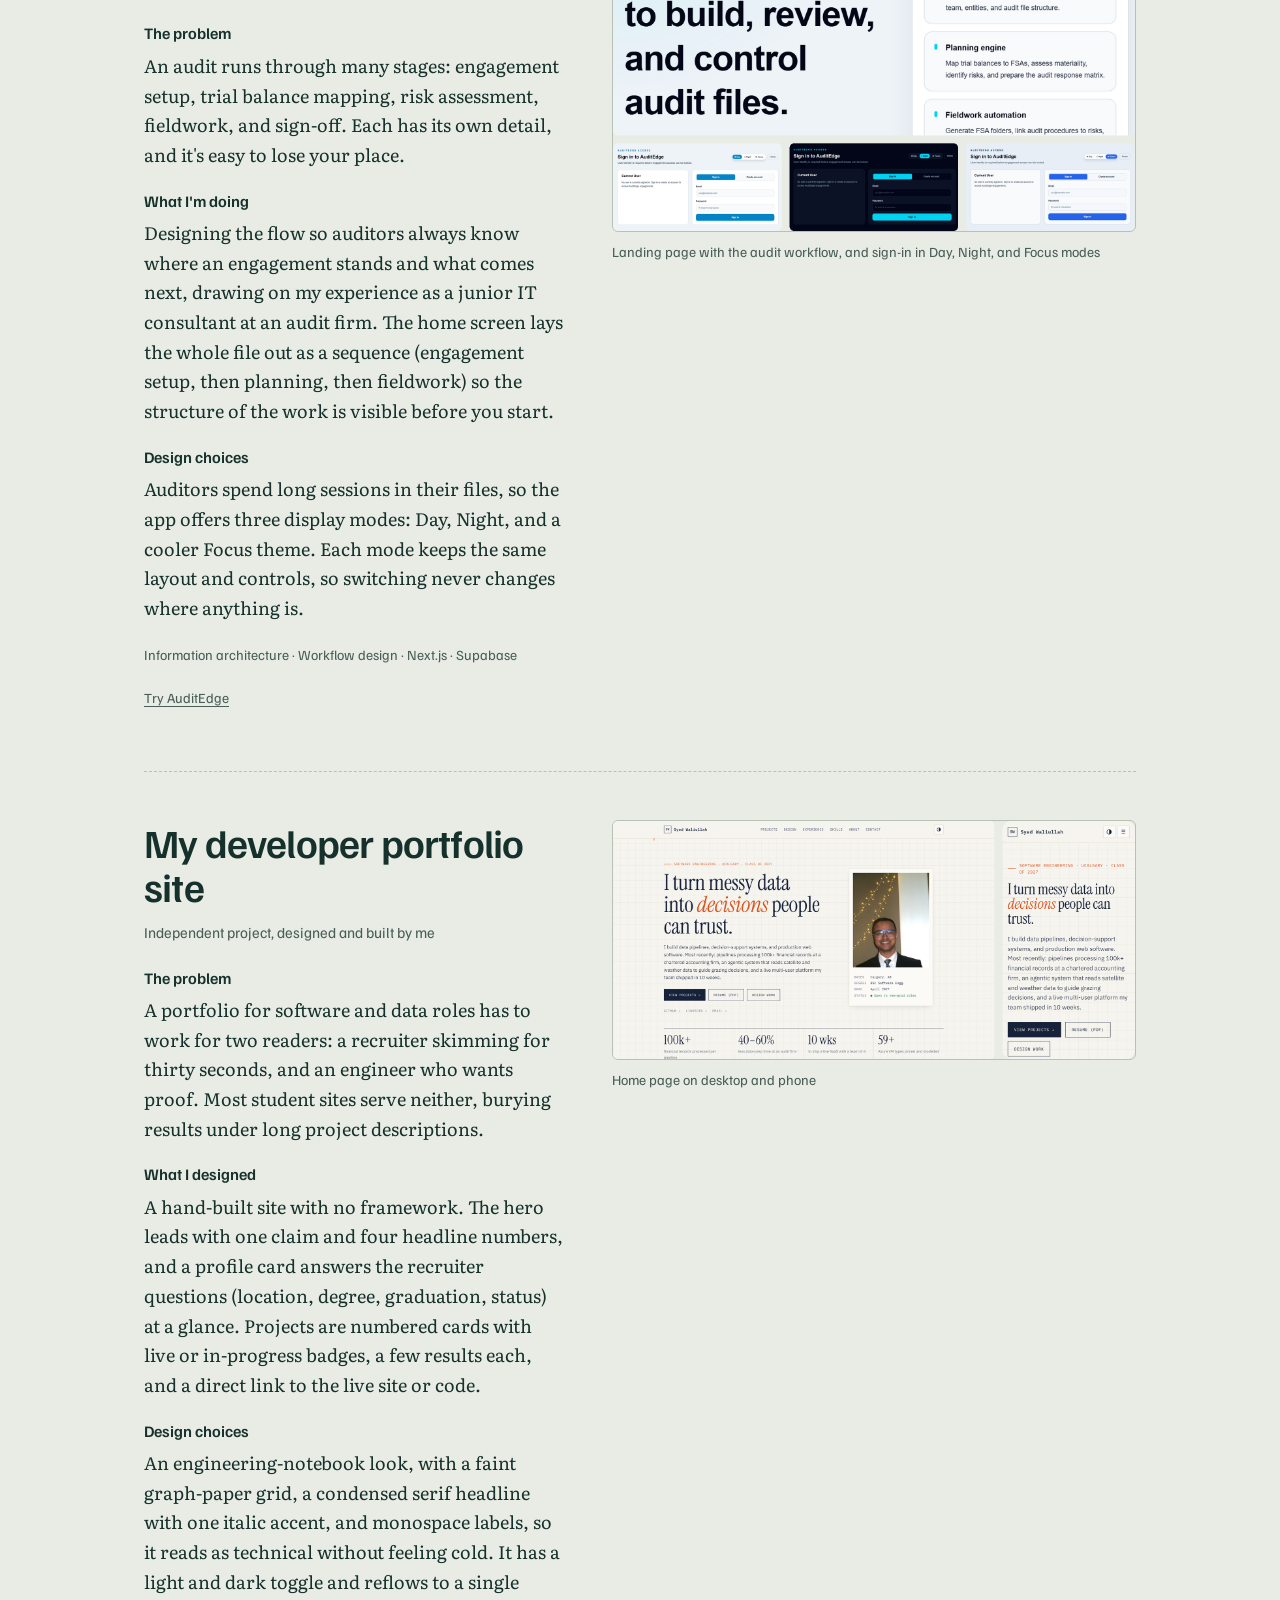
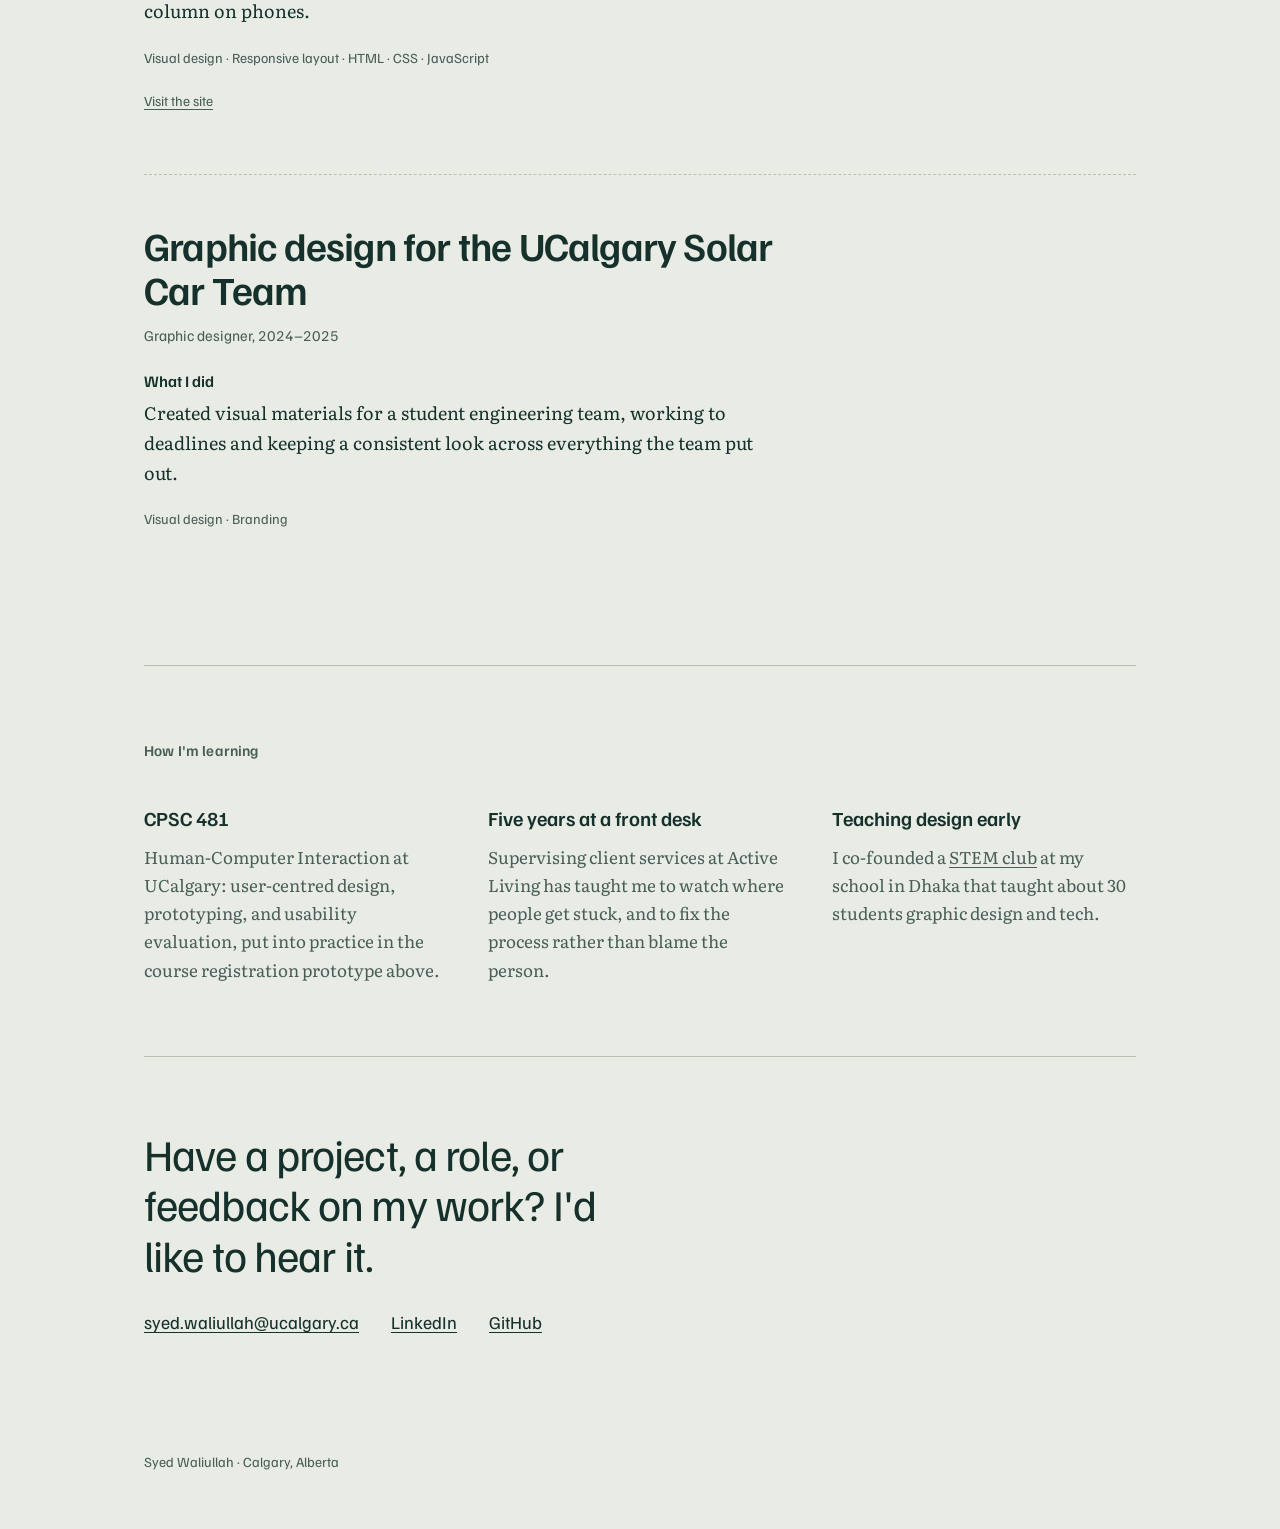
==== commit d8eaf1ab: "Link ESS STEM Club page Co-Authored-By: Claude Opus 5.5 <noreply@anthropic.com> Claude-Session: http" ====
--- a/design/index.html
+++ b/design/index.html
@@ -285,7 +285,7 @@
       </div>
       <div>
         <h3>Teaching design early</h3>
-        <p>I co-founded a STEM club at my school in Dhaka that taught about 30 students graphic design and tech.</p>
+        <p>I co-founded a <a href="https://www.linkedin.com/company/ess-stem-club/">STEM club</a> at my school in Dhaka that taught about 30 students graphic design and tech.</p>
       </div>
     </div>
   </section>
